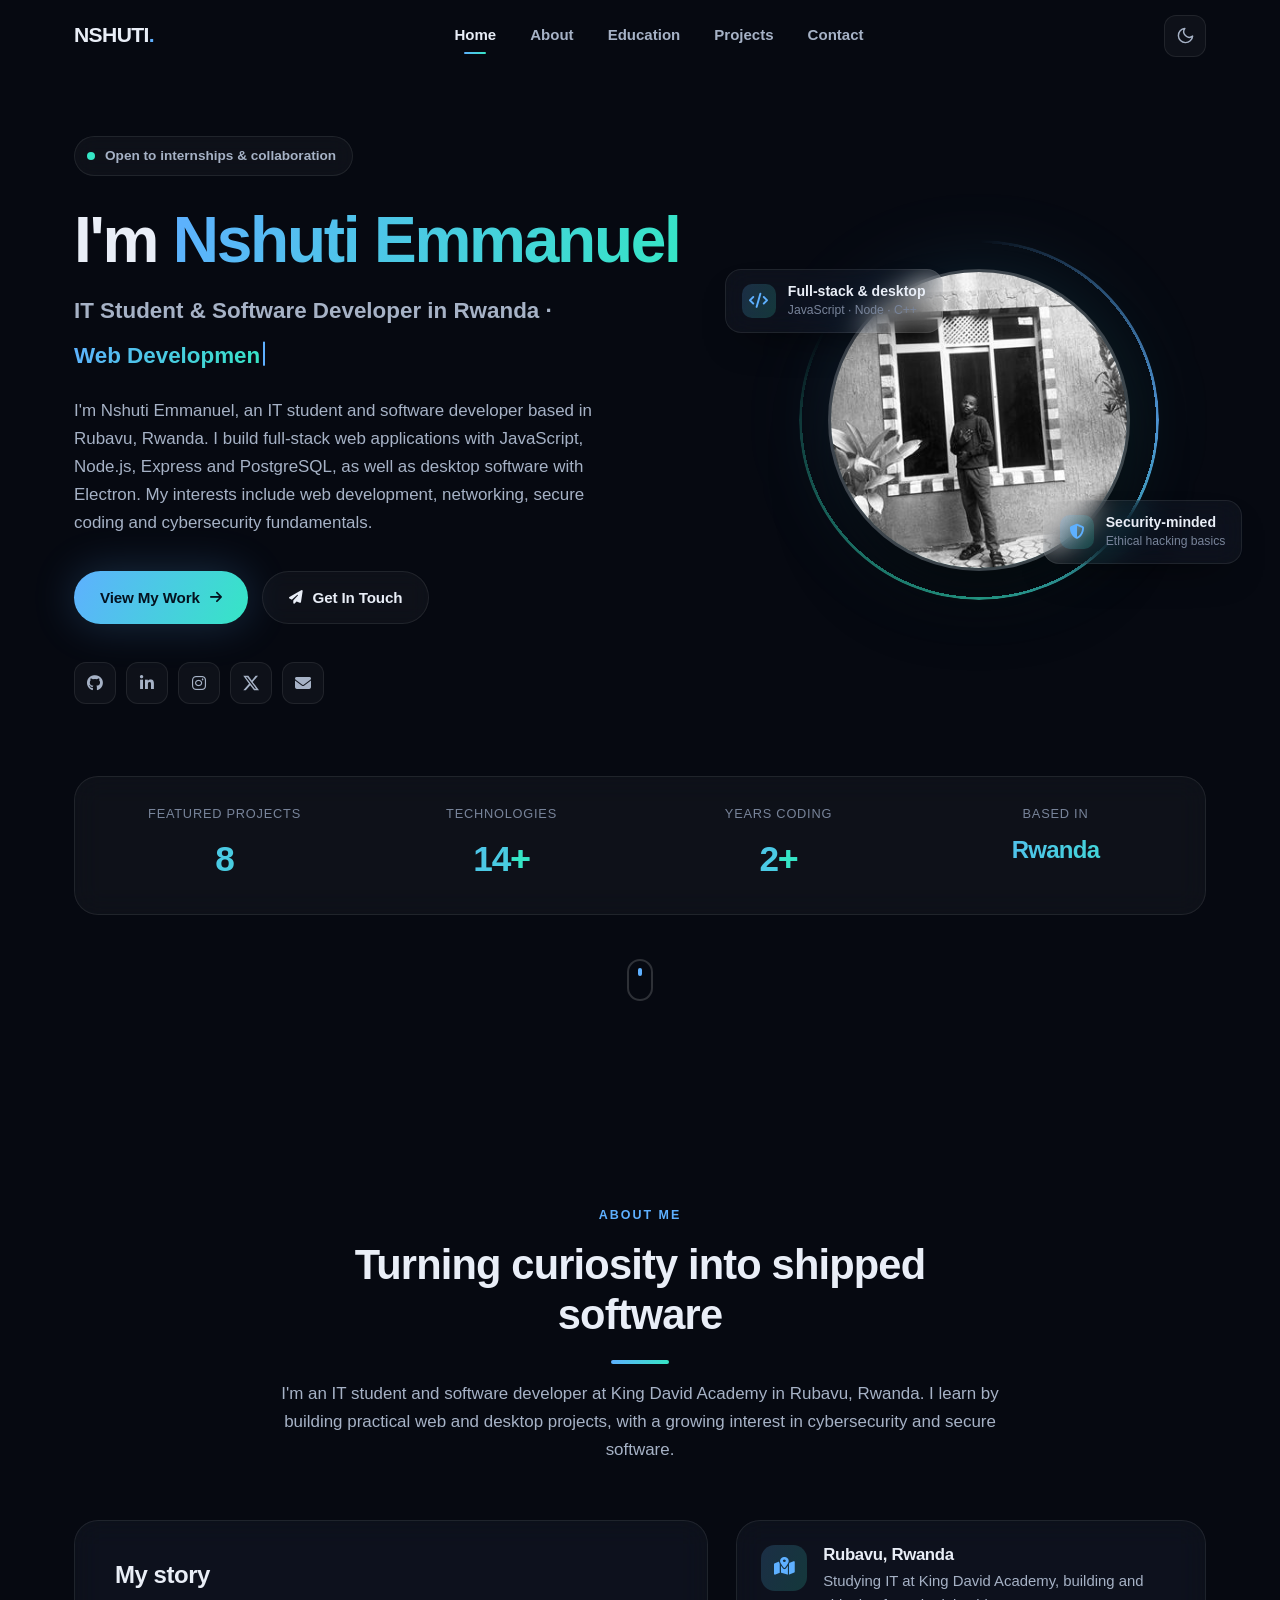
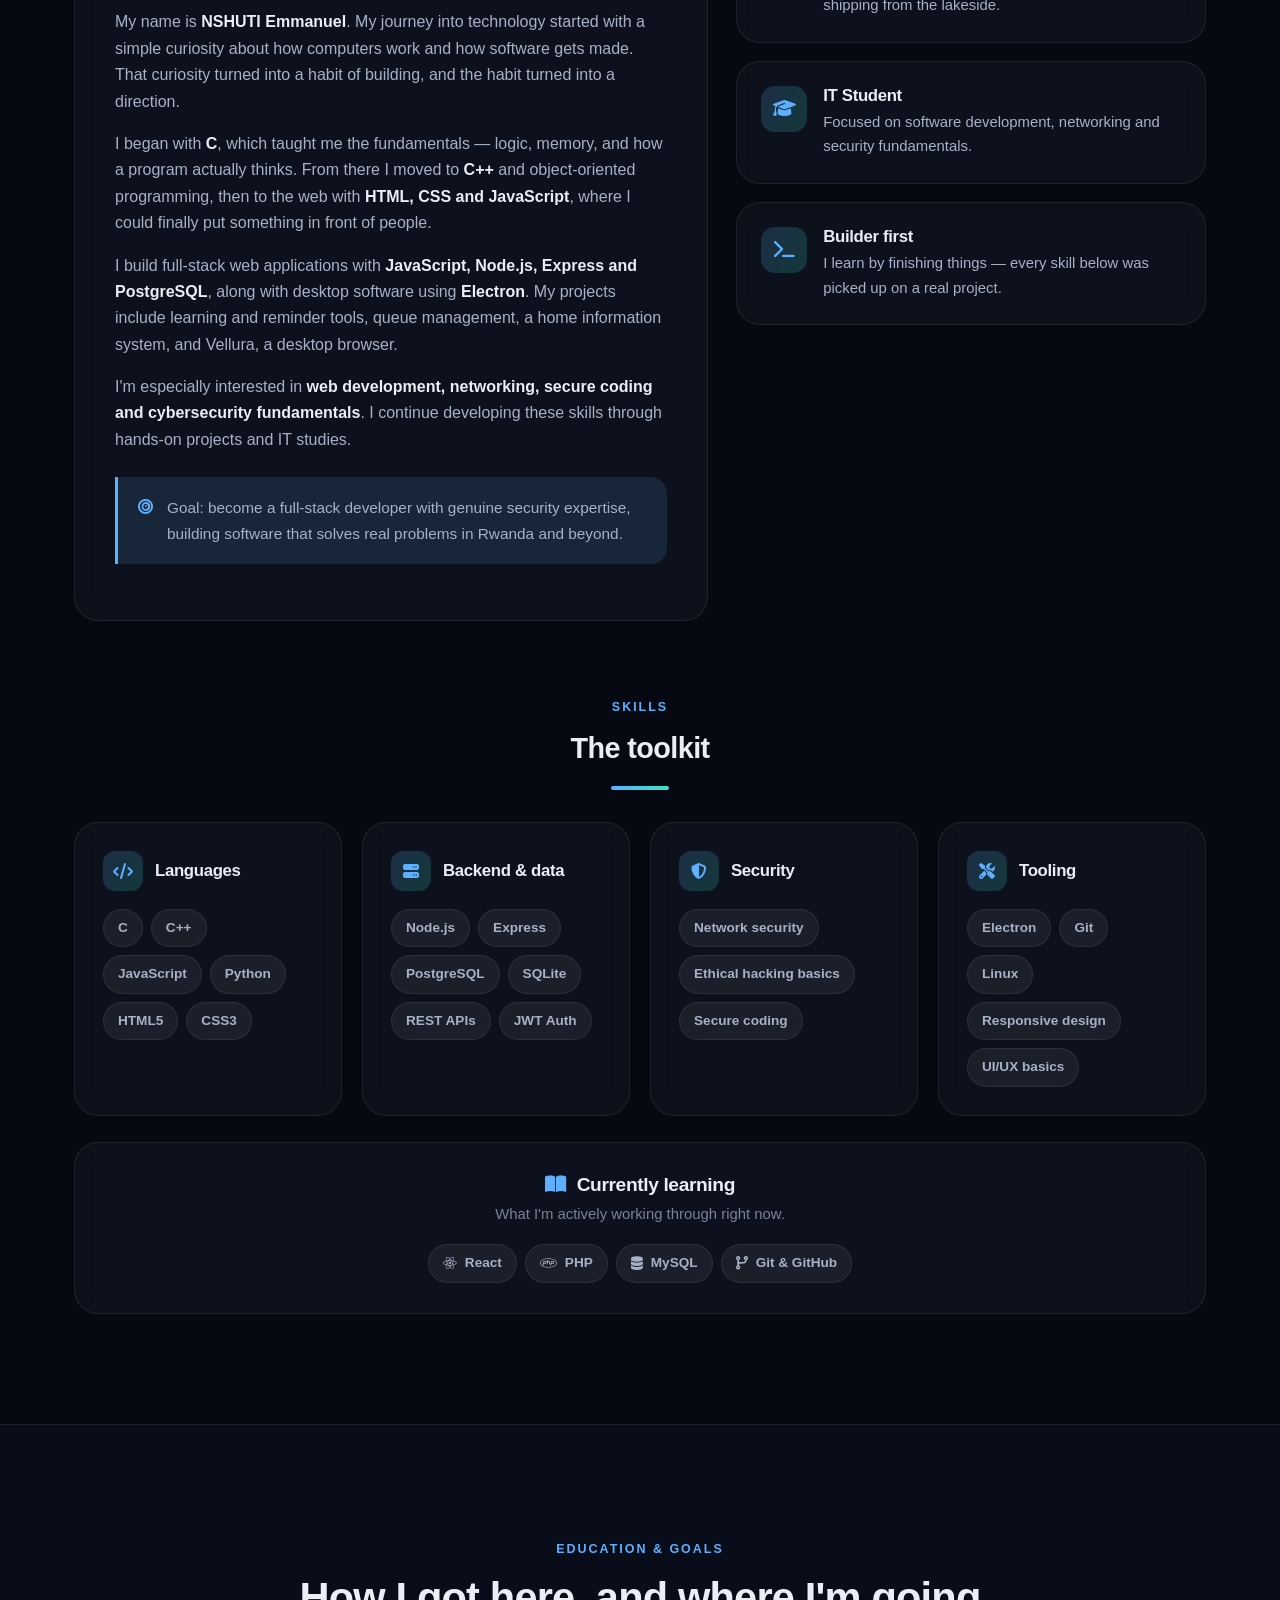
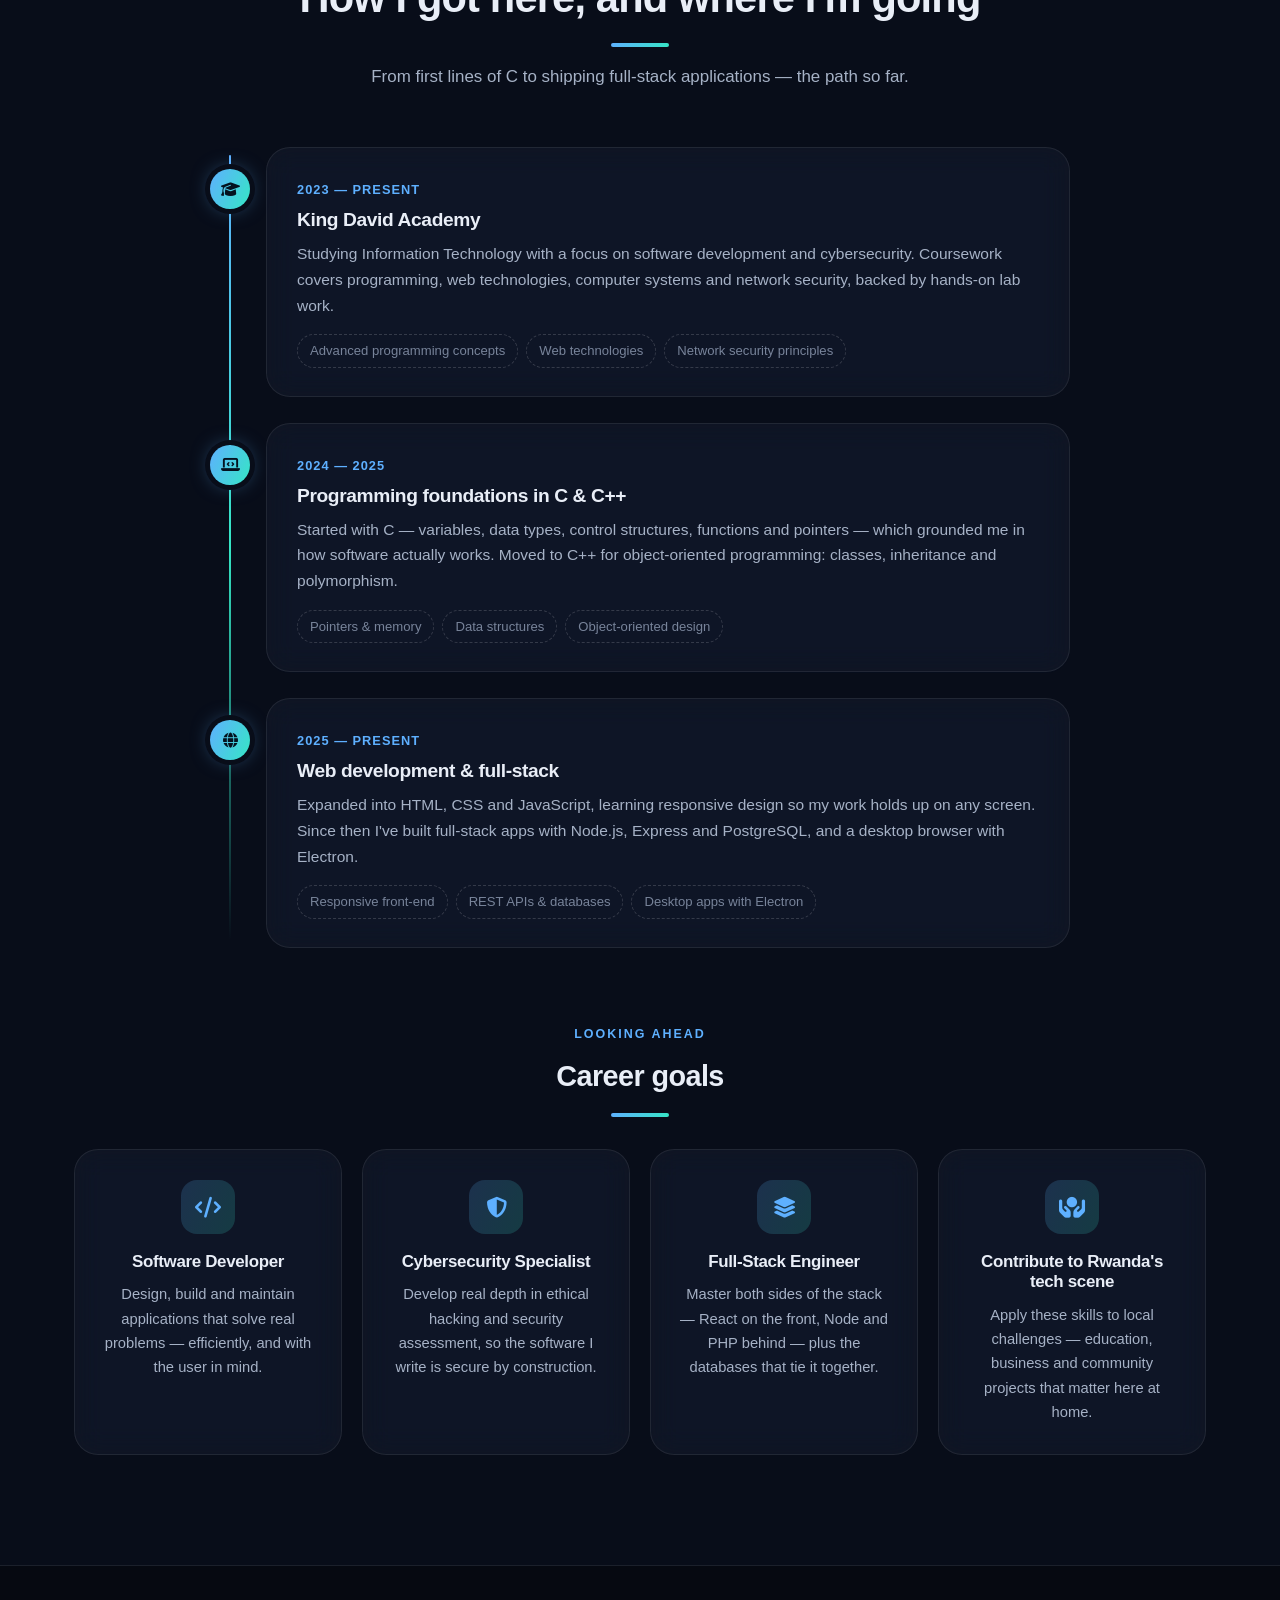
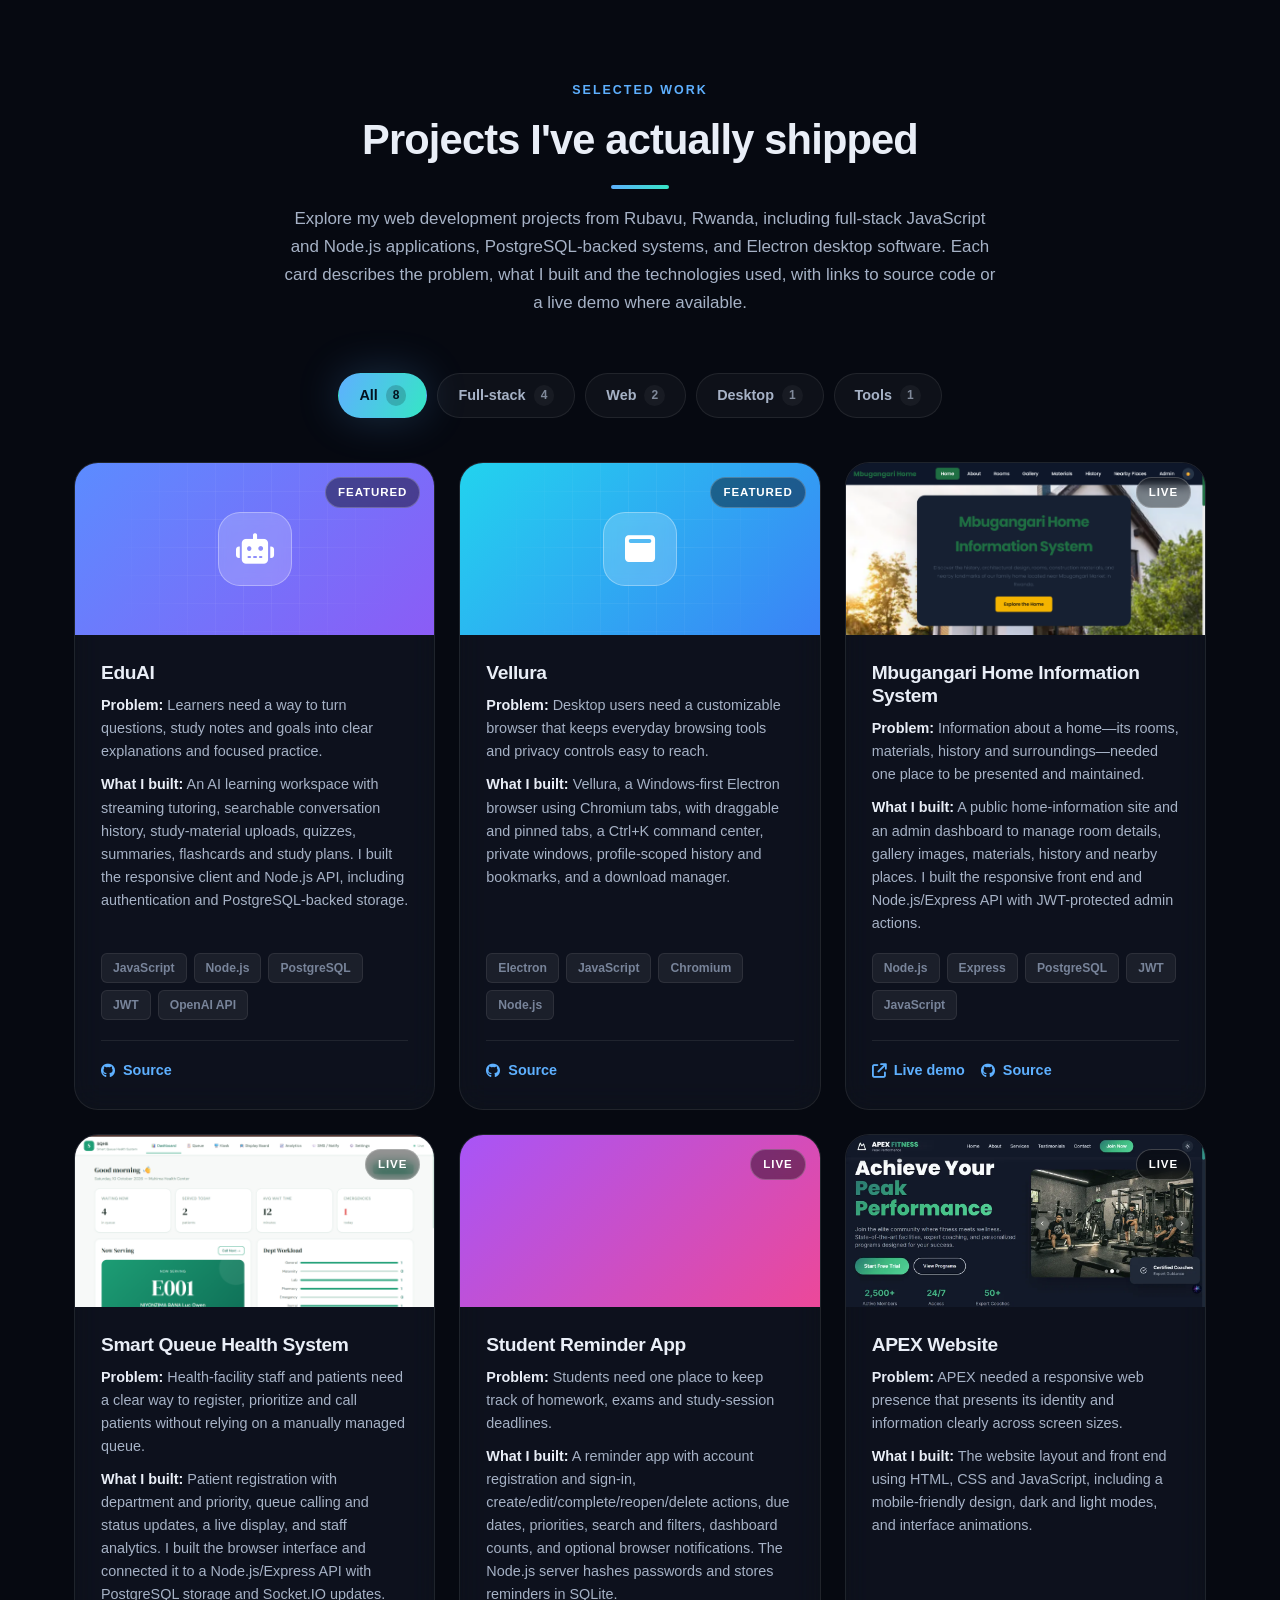
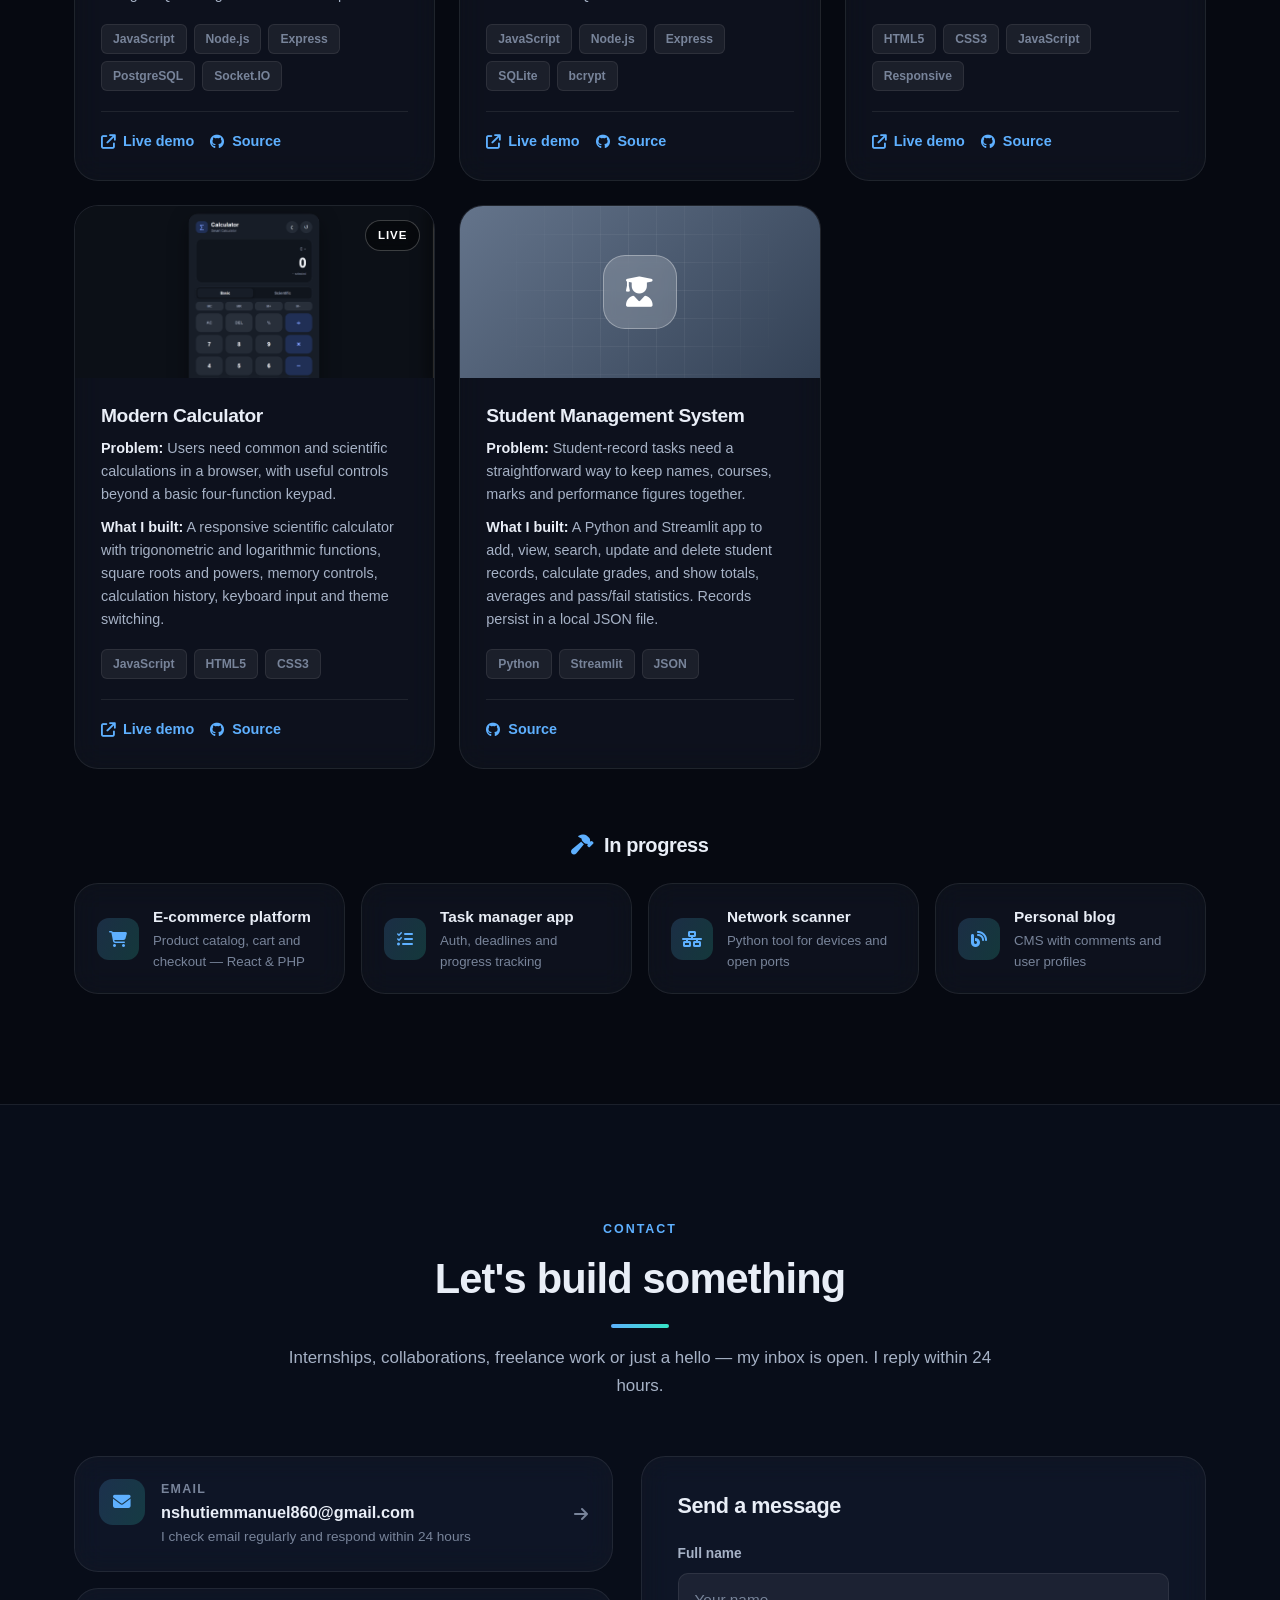
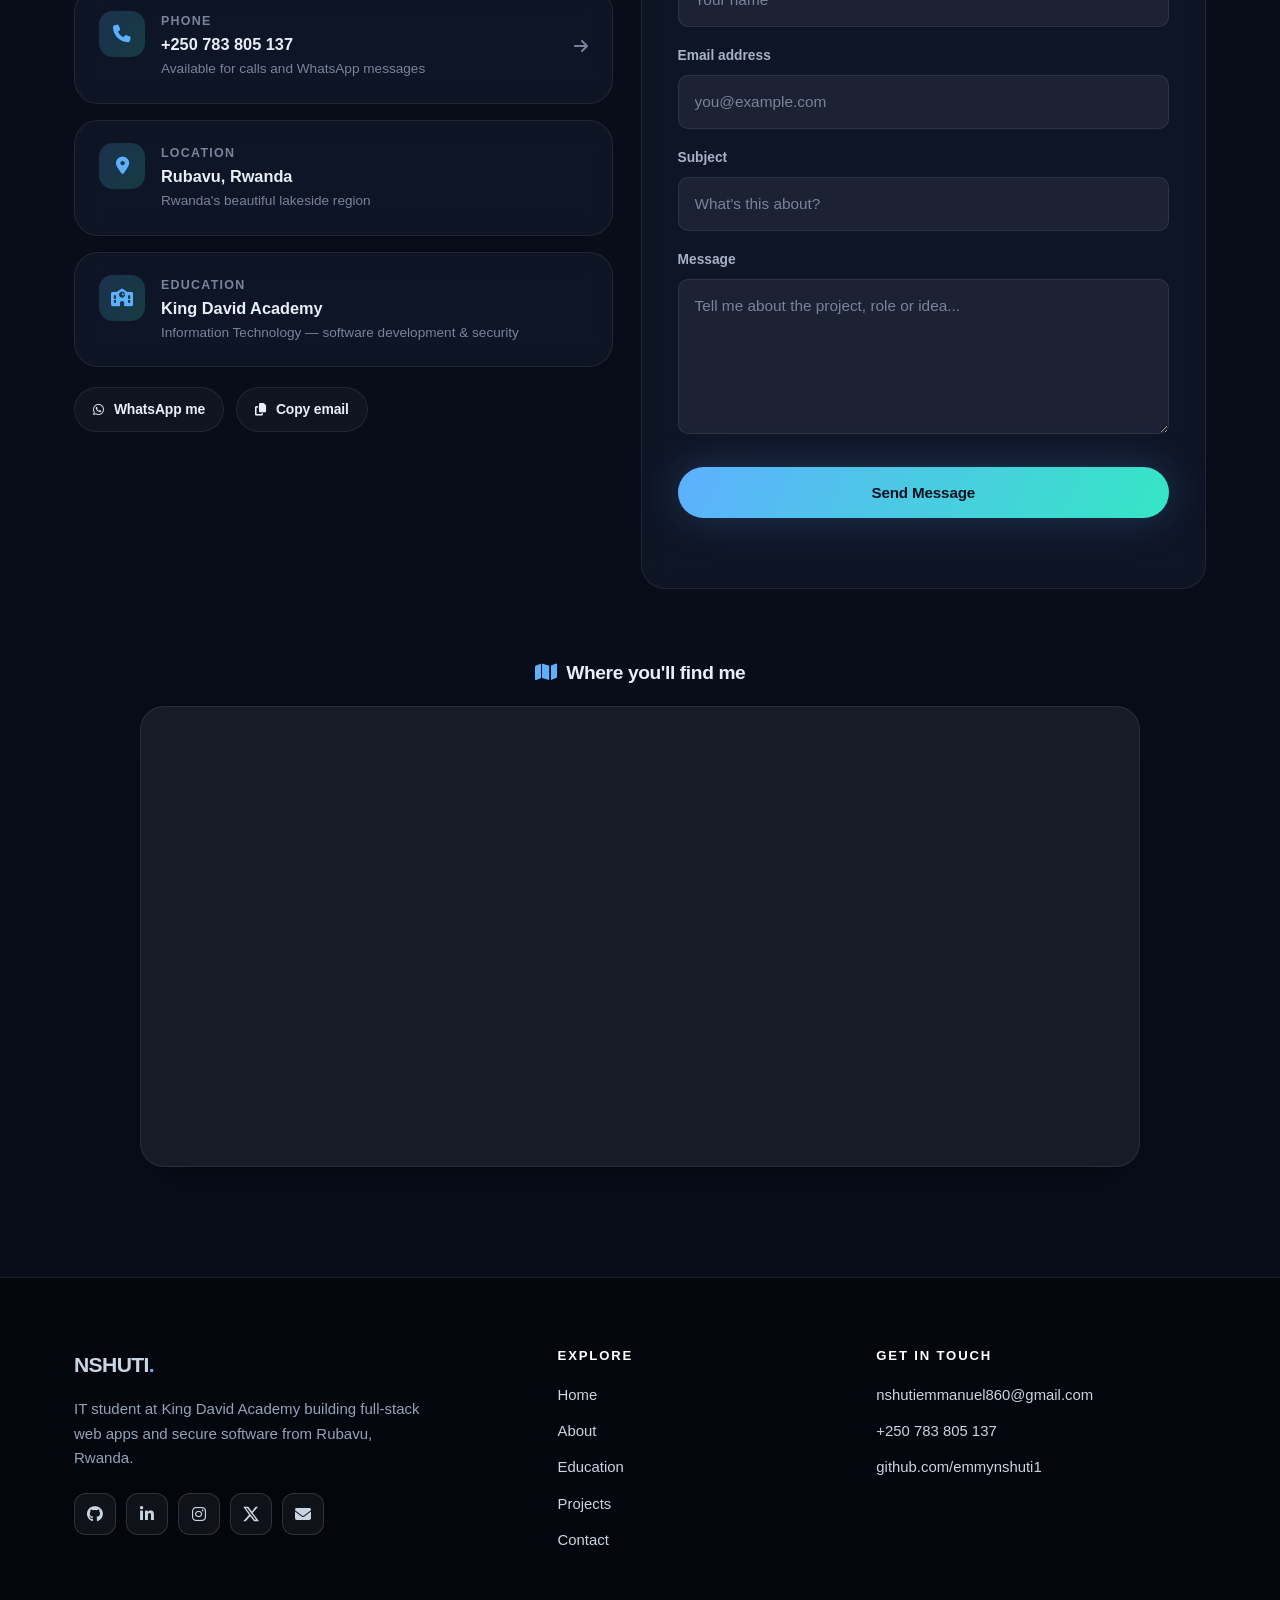
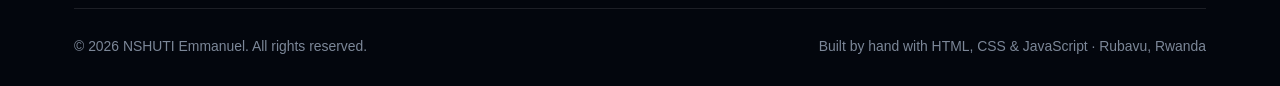
==== index.html @ 75719762 "added images to the project cards" ====
<!DOCTYPE html>
<html lang="en" data-theme="dark">
<head>
  <meta charset="UTF-8">
  <meta name="viewport" content="width=device-width, initial-scale=1">
  <title>NSHUTI | Nshuti Emmanuel, IT Student &amp; Software Developer</title>

  <link rel="canonical" href="https://emmynshuti1.github.io/My-real-portfolio/">
  <meta name="description" content="Portfolio of Nshuti Emmanuel, an IT student and software developer in Rubavu, Rwanda, building JavaScript, Node.js and PostgreSQL web apps and Electron desktop software.">
  <meta name="author" content="Nshuti Emmanuel">
  <meta name="robots" content="index, follow, max-image-preview:large">
  <meta name="theme-color" content="#060911">
  <meta name="color-scheme" content="dark light">

  <!-- Search engine verification -->
  <meta name="google-site-verification" content="kGfA3MHKVGuGYzsDIcoSCHYMGx5rGsUX6TN0emBrEao">
  <meta name="msvalidate.01" content="43EDB77F9317A9703FCEE25FB931A0EB">
  <meta name="google-site-verification" content="2d-GL-lKhqkURDTDI_qtqykeWM2W-agQC8M0BwKCw84">

  <!-- Open Graph -->
  <meta property="og:type" content="website">
  <meta property="og:site_name" content="NSHUTI">
  <meta property="og:locale" content="en_RW">
  <meta property="og:title" content="NSHUTI | Nshuti Emmanuel, IT Student &amp; Software Developer">
  <meta property="og:description" content="Portfolio of Nshuti Emmanuel, an IT student and software developer in Rubavu, Rwanda, building JavaScript, Node.js and PostgreSQL web apps and Electron desktop software.">
  <meta property="og:image" content="https://emmynshuti1.github.io/My-real-portfolio/nshuti-emmanuel-rubavu-rwanda-portrait-640.jpg">
  <meta property="og:image:type" content="image/jpeg">
  <meta property="og:image:width" content="640">
  <meta property="og:image:height" content="640">
  <meta property="og:image:alt" content="Portrait of Nshuti Emmanuel, IT student and software developer in Rubavu, Rwanda">
  <meta property="og:url" content="https://emmynshuti1.github.io/My-real-portfolio/">

  <!-- Twitter -->
  <meta name="twitter:card" content="summary_large_image">
  <meta name="twitter:title" content="NSHUTI | Nshuti Emmanuel, IT Student &amp; Software Developer">
  <meta name="twitter:description" content="Portfolio of Nshuti Emmanuel, an IT student and software developer in Rubavu, Rwanda, building JavaScript, Node.js and PostgreSQL web apps and Electron desktop software.">
  <meta name="twitter:image" content="https://emmynshuti1.github.io/My-real-portfolio/nshuti-emmanuel-rubavu-rwanda-portrait-640.jpg">
  <meta name="twitter:image:alt" content="Portrait of Nshuti Emmanuel, IT student and software developer in Rubavu, Rwanda">

  <link rel="me" href="https://github.com/emmynshuti1">
  <link rel="me" href="https://www.linkedin.com/in/nshutiemmanuel/">
  <link rel="me" href="https://www.instagram.com/nshuti.wagakira">
  <link rel="me" href="https://x.com/EmmanuelNs16932">

  <meta http-equiv="X-Content-Type-Options" content="nosniff">
  <meta http-equiv="Referrer-Policy" content="strict-origin-when-cross-origin">

  <!-- Favicon -->
  <link rel="icon" href="https://emmynshuti1.github.io/My-real-portfolio/favicon-192.png" type="image/png" sizes="192x192">
  <link rel="icon" href="https://emmynshuti1.github.io/My-real-portfolio/favicon.svg" type="image/svg+xml">
  <link rel="icon" href="https://emmynshuti1.github.io/My-real-portfolio/favicon-180.png" type="image/png" sizes="180x180">
  <link rel="apple-touch-icon" href="https://emmynshuti1.github.io/My-real-portfolio/favicon-180.png">

  <link rel="preconnect" href="https://cdnjs.cloudflare.com" crossorigin>
  <link rel="preload" href="https://cdnjs.cloudflare.com/ajax/libs/font-awesome/6.4.0/css/all.min.css" as="style" onload="this.onload=null;this.rel='stylesheet'">
  <noscript><link rel="stylesheet" href="https://cdnjs.cloudflare.com/ajax/libs/font-awesome/6.4.0/css/all.min.css"></noscript>
  <link rel="stylesheet" href="style.css">

  <!-- Marks the document as script-enabled before first paint, so
       scroll-reveal styles never hide content when JS is unavailable. -->
  <script>document.documentElement.classList.add('js');</script>

  <script type="application/ld+json">
  {
    "@context": "https://schema.org",
    "@graph": [
      {
        "@type": "Person",
        "@id": "https://emmynshuti1.github.io/My-real-portfolio/#person",
        "name": "Nshuti Emmanuel",
        "givenName": "Emmanuel",
        "familyName": "Nshuti",
        "url": "https://emmynshuti1.github.io/My-real-portfolio/",
        "image": "https://emmynshuti1.github.io/My-real-portfolio/nshuti-emmanuel-rubavu-rwanda-portrait-640.jpg",
        "jobTitle": "IT Student and Software Developer",
        "description": "Nshuti Emmanuel is an IT student and software developer based in Rubavu, Rwanda. He builds JavaScript, Node.js and PostgreSQL web applications and Electron desktop software, and is interested in networking and cybersecurity fundamentals.",
        "email": "mailto:nshutiemmanuel860@gmail.com",
        "telephone": "+250783805137",
        "address": {
          "@type": "PostalAddress",
          "addressLocality": "Rubavu",
          "addressRegion": "Western Province",
          "addressCountry": "RW"
        },
        "affiliation": { "@type": "EducationalOrganization", "name": "King David Academy" },
        "knowsAbout": [
          "C", "C++", "JavaScript", "Python", "HTML5", "CSS3", "Node.js",
          "Express", "PostgreSQL", "SQLite", "REST APIs", "JWT authentication",
          "Electron", "Git", "Linux", "Web development", "Software development",
          "Network security", "Cybersecurity", "Ethical hacking basics", "Secure coding"
        ],
        "sameAs": [
          "https://github.com/emmynshuti1",
          "https://www.linkedin.com/in/nshutiemmanuel/",
          "https://www.instagram.com/nshuti.wagakira",
          "https://x.com/EmmanuelNs16932"
        ]
      },
      {
        "@type": "WebSite",
        "@id": "https://emmynshuti1.github.io/My-real-portfolio/#website",
        "url": "https://emmynshuti1.github.io/My-real-portfolio/",
        "name": "NSHUTI",
        "alternateName": "Nshuti Emmanuel",
        "inLanguage": "en",
        "publisher": { "@id": "https://emmynshuti1.github.io/My-real-portfolio/#person" }
      },
      {
        "@type": "ProfilePage",
        "@id": "https://emmynshuti1.github.io/My-real-portfolio/#profilepage",
        "url": "https://emmynshuti1.github.io/My-real-portfolio/",
        "name": "NSHUTI | Nshuti Emmanuel, IT Student & Software Developer",
        "inLanguage": "en",
        "isPartOf": { "@id": "https://emmynshuti1.github.io/My-real-portfolio/#website" },
        "mainEntity": { "@id": "https://emmynshuti1.github.io/My-real-portfolio/#person" }
      }
    ]
  }
  </script>
</head>

<body>
  <a class="skip-link" href="#main">Skip to content</a>

  <!-- Scroll progress -->
  <div class="scroll-progress" aria-hidden="true"><span id="progressBar"></span></div>

  <!-- Ambient background -->
  <div class="bg-decor" aria-hidden="true">
    <div class="bg-grid"></div>
    <div class="bg-orb bg-orb--one"></div>
    <div class="bg-orb bg-orb--two"></div>
    <div class="bg-orb bg-orb--three"></div>
  </div>

  <!-- ============ HEADER ============ -->
  <header class="site-header" id="siteHeader">
    <nav class="nav container" aria-label="Main">
      <a href="#home" class="brand">NSHUTI<span class="brand-dot">.</span></a>

      <ul class="nav-menu" id="navMenu">
        <li><a href="#home" class="nav-link">Home</a></li>
        <li><a href="#about" class="nav-link">About</a></li>
        <li><a href="#education" class="nav-link">Education</a></li>
        <li><a href="#projects" class="nav-link">Projects</a></li>
        <li><a href="#contact" class="nav-link">Contact</a></li>
      </ul>

      <div class="nav-actions">
        <button class="icon-btn theme-toggle" id="themeToggle" type="button" aria-label="Switch to light theme">
          <svg class="icon-moon" viewBox="0 0 24 24" aria-hidden="true" focusable="false">
            <path d="M21 12.79A9 9 0 1 1 11.21 3 7 7 0 0 0 21 12.79z" fill="none" stroke="currentColor" stroke-width="1.8" stroke-linecap="round" stroke-linejoin="round"/>
          </svg>
          <svg class="icon-sun" viewBox="0 0 24 24" aria-hidden="true" focusable="false">
            <circle cx="12" cy="12" r="4.2" fill="none" stroke="currentColor" stroke-width="1.8"/>
            <path d="M12 2.5v2M12 19.5v2M2.5 12h2M19.5 12h2M5.1 5.1l1.4 1.4M17.5 17.5l1.4 1.4M18.9 5.1l-1.4 1.4M6.5 17.5l-1.4 1.4" fill="none" stroke="currentColor" stroke-width="1.8" stroke-linecap="round"/>
          </svg>
        </button>

        <button class="icon-btn nav-toggle" id="navToggle" type="button" aria-expanded="false" aria-controls="navMenu" aria-label="Open menu">
          <span class="hamburger" aria-hidden="true"><span></span><span></span><span></span></span>
        </button>
      </div>
    </nav>
  </header>

  <main id="main">

    <!-- ============ HERO ============ -->
    <section id="home" class="hero">
      <div class="container hero-inner">
        <div class="hero-text" data-reveal>
          <p class="hero-badge">
            <span class="pulse-dot" aria-hidden="true"></span>
            Open to internships &amp; collaboration
          </p>

          <h1 class="hero-title">
            I'm <span class="gradient-text">Nshuti Emmanuel</span>
          </h1>

          <p class="hero-role">
            <span class="role-static">IT Student &amp; Software Developer in Rwanda ·</span>
            <span class="typing-wrap"><span id="typingText" class="typing-text" aria-live="polite" aria-atomic="true"></span><span class="caret" aria-hidden="true"></span></span>
          </p>

          <p class="hero-lede">
            I'm Nshuti Emmanuel, an IT student and software developer based in Rubavu, Rwanda. I build
            full-stack web applications with JavaScript, Node.js, Express and PostgreSQL, as well as
            desktop software with Electron. My interests include web development, networking, secure
            coding and cybersecurity fundamentals.
          </p>

          <div class="hero-cta">
            <a href="#projects" class="btn btn-primary">
              View My Work <i class="fas fa-arrow-right" aria-hidden="true"></i>
            </a>
            <a href="#contact" class="btn btn-ghost">
              <i class="fas fa-paper-plane" aria-hidden="true"></i> Get In Touch
            </a>
          </div>

          <ul class="hero-social" aria-label="Social profiles">
            <li><a href="https://github.com/emmynshuti1" target="_blank" rel="noopener noreferrer" aria-label="GitHub profile"><i class="fab fa-github" aria-hidden="true"></i></a></li>
            <li><a href="https://www.linkedin.com/in/nshutiemmanuel/" target="_blank" rel="noopener noreferrer" aria-label="LinkedIn profile"><i class="fab fa-linkedin-in" aria-hidden="true"></i></a></li>
            <li><a href="https://www.instagram.com/nshuti.wagakira" target="_blank" rel="noopener noreferrer" aria-label="Instagram profile"><i class="fab fa-instagram" aria-hidden="true"></i></a></li>
            <li><a href="https://x.com/EmmanuelNs16932" target="_blank" rel="noopener noreferrer" aria-label="X profile"><svg viewBox="0 0 24 24" aria-hidden="true" focusable="false"><path d="M18.901 1.153h3.68l-8.04 9.186 9.46 12.49h-7.406l-5.8-7.584-6.63 7.584h-3.68l8.6-9.83L.4 1.153h7.594l5.243 6.93 5.66-6.93Zm-1.29 19.47h2.039L6.486 3.243H4.298l13.313 17.38Z"/></svg></a></li>
            <li><a href="mailto:nshutiemmanuel860@gmail.com" aria-label="Send me an email"><i class="fas fa-envelope" aria-hidden="true"></i></a></li>
          </ul>
        </div>

        <div class="hero-media" data-reveal data-reveal-delay="120">
          <div class="avatar-frame">
            <span class="avatar-ring" aria-hidden="true"></span>
            <span class="avatar-ring avatar-ring--2" aria-hidden="true"></span>
            <div class="avatar-glow" aria-hidden="true"></div>
            <img
              class="avatar"
              src="nshuti-emmanuel-rubavu-rwanda-portrait-320.jpg"
              srcset="nshuti-emmanuel-rubavu-rwanda-portrait-320.jpg 320w, nshuti-emmanuel-rubavu-rwanda-portrait-640.jpg 640w"
              sizes="(min-width: 462px) 302px, 65.52vw"
              alt="Portrait of Nshuti Emmanuel, IT student and software developer in Rubavu, Rwanda"
              width="640" height="640" fetchpriority="high" decoding="async">
          </div>
          <div class="avatar-card card-glass">
            <i class="fas fa-code" aria-hidden="true"></i>
            <div>
              <strong>Full-stack &amp; desktop</strong>
              <span>JavaScript · Node · C++</span>
            </div>
          </div>
          <div class="avatar-card avatar-card--bottom card-glass">
            <i class="fas fa-shield-halved" aria-hidden="true"></i>
            <div>
              <strong>Security-minded</strong>
              <span>Ethical hacking basics</span>
            </div>
          </div>
        </div>
      </div>

      <!-- Stats -->
      <div class="container">
        <dl class="stats" data-reveal data-reveal-delay="200">
          <div class="stat">
            <dt>Featured projects</dt>
            <dd><span class="count" data-count="8">0</span></dd>
          </div>
          <div class="stat">
            <dt>Technologies</dt>
            <dd><span class="count" data-count="14">0</span><span class="stat-plus">+</span></dd>
          </div>
          <div class="stat">
            <dt>Years coding</dt>
            <dd><span class="count" data-count="2">0</span><span class="stat-plus">+</span></dd>
          </div>
          <div class="stat">
            <dt>Based in</dt>
            <dd class="stat-word">Rwanda</dd>
          </div>
        </dl>
      </div>

      <a href="#about" class="scroll-cue" aria-label="Scroll to About">
        <span class="mouse" aria-hidden="true"><span></span></span>
      </a>
    </section>

    <!-- ============ ABOUT ============ -->
    <section id="about" class="section">
      <div class="container">
        <header class="section-head" data-reveal>
          <p class="eyebrow">About me</p>
          <h2 class="section-title">Turning curiosity into shipped software</h2>
          <p class="section-sub">
            I'm an IT student and software developer at King David Academy in Rubavu, Rwanda.
            I learn by building practical web and desktop projects, with a growing interest in
            cybersecurity and secure software.
          </p>
        </header>

        <div class="about-grid">
          <div class="about-story card-glass" data-reveal>
            <h3>My story</h3>
            <p>
              My name is <strong>NSHUTI Emmanuel</strong>. My journey into technology started
              with a simple curiosity about how computers work and how software gets made.
              That curiosity turned into a habit of building, and the habit turned into a
              direction.
            </p>
            <p>
              I began with <strong>C</strong>, which taught me the fundamentals — logic, memory,
              and how a program actually thinks. From there I moved to <strong>C++</strong> and
              object-oriented programming, then to the web with <strong>HTML, CSS and
              JavaScript</strong>, where I could finally put something in front of people.
            </p>
            <p>
              I build full-stack web applications with <strong>JavaScript, Node.js, Express and
              PostgreSQL</strong>, along with desktop software using <strong>Electron</strong>.
              My projects include learning and reminder tools, queue management, a home information
              system, and Vellura, a desktop browser.
            </p>
            <p>
              I'm especially interested in <strong>web development, networking, secure coding and
              cybersecurity fundamentals</strong>. I continue developing these skills through
              hands-on projects and IT studies.
            </p>
            <p class="about-goal">
              <i class="fas fa-bullseye" aria-hidden="true"></i>
              Goal: become a full-stack developer with genuine security expertise, building
              software that solves real problems in Rwanda and beyond.
            </p>
          </div>

          <div class="about-side">
            <div class="card-glass highlight-card" data-reveal data-reveal-delay="80">
              <div class="highlight-icon"><i class="fas fa-map-location-dot" aria-hidden="true"></i></div>
              <div>
                <h3>Rubavu, Rwanda</h3>
                <p>Studying IT at King David Academy, building and shipping from the lakeside.</p>
              </div>
            </div>
            <div class="card-glass highlight-card" data-reveal data-reveal-delay="140">
              <div class="highlight-icon"><i class="fas fa-graduation-cap" aria-hidden="true"></i></div>
              <div>
                <h3>IT Student</h3>
                <p>Focused on software development, networking and security fundamentals.</p>
              </div>
            </div>
            <div class="card-glass highlight-card" data-reveal data-reveal-delay="200">
              <div class="highlight-icon"><i class="fas fa-terminal" aria-hidden="true"></i></div>
              <div>
                <h3>Builder first</h3>
                <p>I learn by finishing things — every skill below was picked up on a real project.</p>
              </div>
            </div>
          </div>
        </div>

        <!-- Skills -->
        <div class="skills-block">
          <header class="section-head section-head--tight" data-reveal>
            <p class="eyebrow">Skills</p>
            <h3 class="section-title section-title--sm">The toolkit</h3>
          </header>

          <div class="skills-grid">
            <article class="skill-group card-glass" data-reveal>
              <div class="skill-group-head">
                <span class="skill-group-icon"><i class="fas fa-code" aria-hidden="true"></i></span>
                <h4>Languages</h4>
              </div>
              <ul class="chips">
                <li>C</li><li>C++</li><li>JavaScript</li><li>Python</li><li>HTML5</li><li>CSS3</li>
              </ul>
            </article>

            <article class="skill-group card-glass" data-reveal data-reveal-delay="60">
              <div class="skill-group-head">
                <span class="skill-group-icon"><i class="fas fa-server" aria-hidden="true"></i></span>
                <h4>Backend &amp; data</h4>
              </div>
              <ul class="chips">
                <li>Node.js</li><li>Express</li><li>PostgreSQL</li><li>SQLite</li><li>REST APIs</li><li>JWT Auth</li>
              </ul>
            </article>

            <article class="skill-group card-glass" data-reveal data-reveal-delay="120">
              <div class="skill-group-head">
                <span class="skill-group-icon"><i class="fas fa-shield-halved" aria-hidden="true"></i></span>
                <h4>Security</h4>
              </div>
              <ul class="chips">
                <li>Network security</li><li>Ethical hacking basics</li><li>Secure coding</li>
              </ul>
            </article>

            <article class="skill-group card-glass" data-reveal data-reveal-delay="180">
              <div class="skill-group-head">
                <span class="skill-group-icon"><i class="fas fa-screwdriver-wrench" aria-hidden="true"></i></span>
                <h4>Tooling</h4>
              </div>
              <ul class="chips">
                <li>Electron</li><li>Git</li><li>Linux</li><li>Responsive design</li><li>UI/UX basics</li>
              </ul>
            </article>
          </div>

          <div class="learning card-glass" data-reveal>
            <h3><i class="fas fa-book-open" aria-hidden="true"></i> Currently learning</h3>
            <p>What I'm actively working through right now.</p>
            <ul class="chips chips--soft">
              <li><i class="fab fa-react" aria-hidden="true"></i> React</li>
              <li><i class="fab fa-php" aria-hidden="true"></i> PHP</li>
              <li><i class="fas fa-database" aria-hidden="true"></i> MySQL</li>
              <li><i class="fas fa-code-branch" aria-hidden="true"></i> Git &amp; GitHub</li>
            </ul>
          </div>
        </div>
      </div>
    </section>

    <!-- ============ EDUCATION ============ -->
    <section id="education" class="section section-alt">
      <div class="container">
        <header class="section-head" data-reveal>
          <p class="eyebrow">Education &amp; goals</p>
          <h2 class="section-title">How I got here, and where I'm going</h2>
          <p class="section-sub">
            From first lines of C to shipping full-stack applications — the path so far.
          </p>
        </header>

        <ol class="timeline">
          <li class="timeline-item" data-reveal>
            <span class="timeline-node" aria-hidden="true"><i class="fas fa-graduation-cap"></i></span>
            <div class="timeline-body card-glass">
              <span class="timeline-date">2023 — Present</span>
              <h3>King David Academy</h3>
              <p>
                Studying Information Technology with a focus on software development and
                cybersecurity. Coursework covers programming, web technologies, computer
                systems and network security, backed by hands-on lab work.
              </p>
              <ul class="timeline-points">
                <li>Advanced programming concepts</li>
                <li>Web technologies</li>
                <li>Network security principles</li>
              </ul>
            </div>
          </li>

          <li class="timeline-item" data-reveal data-reveal-delay="80">
            <span class="timeline-node" aria-hidden="true"><i class="fas fa-laptop-code"></i></span>
            <div class="timeline-body card-glass">
              <span class="timeline-date">2024 — 2025</span>
              <h3>Programming foundations in C &amp; C++</h3>
              <p>
                Started with C — variables, data types, control structures, functions and
                pointers — which grounded me in how software actually works. Moved to C++ for
                object-oriented programming: classes, inheritance and polymorphism.
              </p>
              <ul class="timeline-points">
                <li>Pointers &amp; memory</li>
                <li>Data structures</li>
                <li>Object-oriented design</li>
              </ul>
            </div>
          </li>

          <li class="timeline-item" data-reveal data-reveal-delay="160">
            <span class="timeline-node" aria-hidden="true"><i class="fas fa-globe"></i></span>
            <div class="timeline-body card-glass">
              <span class="timeline-date">2025 — Present</span>
              <h3>Web development &amp; full-stack</h3>
              <p>
                Expanded into HTML, CSS and JavaScript, learning responsive design so my work
                holds up on any screen. Since then I've built full-stack apps with Node.js,
                Express and PostgreSQL, and a desktop browser with Electron.
              </p>
              <ul class="timeline-points">
                <li>Responsive front-end</li>
                <li>REST APIs &amp; databases</li>
                <li>Desktop apps with Electron</li>
              </ul>
            </div>
          </li>
        </ol>

        <div class="goals">
          <header class="section-head section-head--tight" data-reveal>
            <p class="eyebrow">Looking ahead</p>
            <h3 class="section-title section-title--sm">Career goals</h3>
          </header>

          <div class="goals-grid">
            <article class="goal card-glass" data-reveal>
              <span class="goal-icon"><i class="fas fa-code"></i></span>
              <h4>Software Developer</h4>
              <p>Design, build and maintain applications that solve real problems — efficiently, and with the user in mind.</p>
            </article>
            <article class="goal card-glass" data-reveal data-reveal-delay="60">
              <span class="goal-icon"><i class="fas fa-shield-halved"></i></span>
              <h4>Cybersecurity Specialist</h4>
              <p>Develop real depth in ethical hacking and security assessment, so the software I write is secure by construction.</p>
            </article>
            <article class="goal card-glass" data-reveal data-reveal-delay="120">
              <span class="goal-icon"><i class="fas fa-layer-group"></i></span>
              <h4>Full-Stack Engineer</h4>
              <p>Master both sides of the stack — React on the front, Node and PHP behind — plus the databases that tie it together.</p>
            </article>
            <article class="goal card-glass" data-reveal data-reveal-delay="180">
              <span class="goal-icon"><i class="fas fa-hands-holding-circle"></i></span>
              <h4>Contribute to Rwanda's tech scene</h4>
              <p>Apply these skills to local challenges — education, business and community projects that matter here at home.</p>
            </article>
          </div>
        </div>
      </div>
    </section>

    <!-- ============ PROJECTS ============ -->
    <section id="projects" class="section">
      <div class="container">
        <header class="section-head" data-reveal>
          <p class="eyebrow">Selected work</p>
          <h2 class="section-title">Projects I've actually shipped</h2>
          <p class="section-sub">
            Explore my web development projects from Rubavu, Rwanda, including full-stack
            JavaScript and Node.js applications, PostgreSQL-backed systems, and Electron desktop
            software. Each card describes the problem, what I built and the technologies used,
            with links to source code or a live demo where available.
          </p>
        </header>

        <div class="filters" role="group" aria-label="Filter projects by category" data-reveal>
          <button type="button" class="filter is-active" data-filter="all">All <span class="filter-count">8</span></button>
          <button type="button" class="filter" data-filter="fullstack">Full-stack <span class="filter-count">4</span></button>
          <button type="button" class="filter" data-filter="web">Web <span class="filter-count">2</span></button>
          <button type="button" class="filter" data-filter="desktop">Desktop <span class="filter-count">1</span></button>
          <button type="button" class="filter" data-filter="tools">Tools <span class="filter-count">1</span></button>
        </div>

        <div class="projects-grid" id="projectsGrid">

          <!-- 1. EduAI -->
          <article class="project card-glass" data-category="fullstack" style="--cover-a:#5b8cff;--cover-b:#8b5cf6" data-reveal>
            <div class="project-cover">
              <span class="project-glyph"><i class="fas fa-robot"></i></span>
              <span class="project-badge">Featured</span>
            </div>
            <div class="project-body">
              <h3>EduAI</h3>
              <p class="project-detail"><strong>Problem:</strong> Learners need a way to turn questions, study notes and goals into clear explanations and focused practice.</p>
              <p class="project-detail"><strong>What I built:</strong> An AI learning workspace with streaming tutoring, searchable conversation history, study-material uploads, quizzes, summaries, flashcards and study plans. I built the responsive client and Node.js API, including authentication and PostgreSQL-backed storage.</p>
              <ul class="project-tags">
                <li>JavaScript</li><li>Node.js</li><li>PostgreSQL</li><li>JWT</li><li>OpenAI API</li>
              </ul>
              <div class="project-links">
                <a href="https://github.com/emmynshuti1/EduAI" target="_blank" rel="noopener noreferrer" class="link-arrow"><i class="fab fa-github" aria-hidden="true"></i> Source</a>
              </div>
            </div>
          </article>

          <!-- 2. Vellura -->
          <article class="project card-glass" data-category="desktop" style="--cover-a:#22d3ee;--cover-b:#3b82f6" data-reveal data-reveal-delay="60">
            <div class="project-cover">
              <span class="project-glyph"><i class="fas fa-window-maximize"></i></span>
              <span class="project-badge">Featured</span>
            </div>
            <div class="project-body">
              <h3>Vellura</h3>
              <p class="project-detail"><strong>Problem:</strong> Desktop users need a customizable browser that keeps everyday browsing tools and privacy controls easy to reach.</p>
              <p class="project-detail"><strong>What I built:</strong> Vellura, a Windows-first Electron browser using Chromium tabs, with draggable and pinned tabs, a Ctrl+K command center, private windows, profile-scoped history and bookmarks, and a download manager.</p>
              <ul class="project-tags">
                <li>Electron</li><li>JavaScript</li><li>Chromium</li><li>Node.js</li>
              </ul>
              <div class="project-links">
                <a href="https://github.com/emmynshuti1/Vellura" target="_blank" rel="noopener noreferrer" class="link-arrow"><i class="fab fa-github" aria-hidden="true"></i> Source</a>
              </div>
            </div>
          </article>

          <!-- 3. Mbugangari -->
          <article class="project card-glass" data-category="fullstack" style="--cover-a:#10b981;--cover-b:#0ea5e9" data-reveal data-reveal-delay="120">
            <div class="project-cover project-cover--photo">
              <img src="mbugangari-home-information-system.png" alt="Mbugangari Home Information System website showing home information and navigation" width="1553" height="768" loading="lazy" decoding="async">
              <span class="project-badge">Live</span>
            </div>
            <div class="project-body">
              <h3>Mbugangari Home Information System</h3>
              <p class="project-detail"><strong>Problem:</strong> Information about a home—its rooms, materials, history and surroundings—needed one place to be presented and maintained.</p>
              <p class="project-detail"><strong>What I built:</strong> A public home-information site and an admin dashboard to manage room details, gallery images, materials, history and nearby places. I built the responsive front end and Node.js/Express API with JWT-protected admin actions.</p>
              <ul class="project-tags">
                <li>Node.js</li><li>Express</li><li>PostgreSQL</li><li>JWT</li><li>JavaScript</li>
              </ul>
              <div class="project-links">
                <a href="https://mbugangari-home-information-system.vercel.app" target="_blank" rel="noopener noreferrer" class="link-arrow"><i class="fas fa-arrow-up-right-from-square" aria-hidden="true"></i> Live demo</a>
                <a href="https://github.com/emmynshuti1/mbugangari-home-information-system" target="_blank" rel="noopener noreferrer" class="link-arrow"><i class="fab fa-github" aria-hidden="true"></i> Source</a>
              </div>
            </div>
          </article>

          <!-- 4. Smart Queue -->
          <article class="project card-glass" data-category="fullstack" style="--cover-a:#f59e0b;--cover-b:#ef4444" data-reveal>
            <div class="project-cover project-cover--photo">
              <img src="smart-queue-health-system.png" alt="Smart Queue Health System staff dashboard showing patient queue and department workload" width="1540" height="768" loading="lazy" decoding="async">
              <span class="project-badge">Live</span>
            </div>
            <div class="project-body">
              <h3>Smart Queue Health System</h3>
              <p class="project-detail"><strong>Problem:</strong> Health-facility staff and patients need a clear way to register, prioritize and call patients without relying on a manually managed queue.</p>
              <p class="project-detail"><strong>What I built:</strong> Patient registration with department and priority, queue calling and status updates, a live display, and staff analytics. I built the browser interface and connected it to a Node.js/Express API with PostgreSQL storage and Socket.IO updates.</p>
              <ul class="project-tags">
                <li>JavaScript</li><li>Node.js</li><li>Express</li><li>PostgreSQL</li><li>Socket.IO</li>
              </ul>
              <div class="project-links">
                <a href="https://emmynshuti1.github.io/Smart-Queue-Management-System/" target="_blank" rel="noopener noreferrer" class="link-arrow"><i class="fas fa-arrow-up-right-from-square" aria-hidden="true"></i> Live demo</a>
                <a href="https://github.com/emmynshuti1/Smart-Queue-Management-System" target="_blank" rel="noopener noreferrer" class="link-arrow"><i class="fab fa-github" aria-hidden="true"></i> Source</a>
              </div>
            </div>
          </article>

          <!-- 5. Student Reminder -->
          <article class="project card-glass" data-category="fullstack" style="--cover-a:#a855f7;--cover-b:#ec4899" data-reveal data-reveal-delay="60">
            <div class="project-cover project-cover--photo">
              <img src="student-reminder-app.png" alt="Student Reminder App dashboard with study reminders and status filters" width="1561" height="768" loading="lazy" decoding="async">
              <span class="project-badge">Live</span>
            </div>
            <div class="project-body">
              <h3>Student Reminder App</h3>
              <p class="project-detail"><strong>Problem:</strong> Students need one place to keep track of homework, exams and study-session deadlines.</p>
              <p class="project-detail"><strong>What I built:</strong> A reminder app with account registration and sign-in, create/edit/complete/reopen/delete actions, due dates, priorities, search and filters, dashboard counts, and optional browser notifications. The Node.js server hashes passwords and stores reminders in SQLite.</p>
              <ul class="project-tags">
                <li>JavaScript</li><li>Node.js</li><li>Express</li><li>SQLite</li><li>bcrypt</li>
              </ul>
              <div class="project-links">
                <a href="https://emmynshuti1.github.io/student-reminder-app/" target="_blank" rel="noopener noreferrer" class="link-arrow"><i class="fas fa-arrow-up-right-from-square" aria-hidden="true"></i> Live demo</a>
                <a href="https://github.com/emmynshuti1/student-reminder-app" target="_blank" rel="noopener noreferrer" class="link-arrow"><i class="fab fa-github" aria-hidden="true"></i> Source</a>
              </div>
            </div>
          </article>

          <!-- 6. APEX -->
          <article class="project card-glass" data-category="web" style="--cover-a:#0ea5e9;--cover-b:#6366f1" data-reveal data-reveal-delay="120">
            <div class="project-cover project-cover--photo">
              <picture>
                <source srcset="apex-website.webp" type="image/webp">
                <img src="apex-website.png" alt="Screenshot of the APEX responsive fitness website built by Nshuti Emmanuel" loading="lazy" decoding="async">
              </picture>
              <span class="project-badge">Live</span>
            </div>
            <div class="project-body">
              <h3>APEX Website</h3>
              <p class="project-detail"><strong>Problem:</strong> APEX needed a responsive web presence that presents its identity and information clearly across screen sizes.</p>
              <p class="project-detail"><strong>What I built:</strong> The website layout and front end using HTML, CSS and JavaScript, including a mobile-friendly design, dark and light modes, and interface animations.</p>
              <ul class="project-tags">
                <li>HTML5</li><li>CSS3</li><li>JavaScript</li><li>Responsive</li>
              </ul>
              <div class="project-links">
                <a href="https://emmynshuti1.github.io/My-third-repositorie/" target="_blank" rel="noopener noreferrer" class="link-arrow"><i class="fas fa-arrow-up-right-from-square" aria-hidden="true"></i> Live demo</a>
                <a href="https://github.com/emmynshuti1/My-third-repositorie" target="_blank" rel="noopener noreferrer" class="link-arrow"><i class="fab fa-github" aria-hidden="true"></i> Source</a>
              </div>
            </div>
          </article>

          <!-- 7. Calculator -->
          <article class="project card-glass" data-category="web" style="--cover-a:#14b8a6;--cover-b:#22c55e" data-reveal>
            <div class="project-cover project-cover--photo">
              <img src="modern-calculator.png" alt="Modern Calculator interface with basic and scientific calculation controls" width="1545" height="768" loading="lazy" decoding="async">
              <span class="project-badge">Live</span>
            </div>
            <div class="project-body">
              <h3>Modern Calculator</h3>
              <p class="project-detail"><strong>Problem:</strong> Users need common and scientific calculations in a browser, with useful controls beyond a basic four-function keypad.</p>
              <p class="project-detail"><strong>What I built:</strong> A responsive scientific calculator with trigonometric and logarithmic functions, square roots and powers, memory controls, calculation history, keyboard input and theme switching.</p>
              <ul class="project-tags">
                <li>JavaScript</li><li>HTML5</li><li>CSS3</li>
              </ul>
              <div class="project-links">
                <a href="https://emmynshuti1.github.io/Calculator/" target="_blank" rel="noopener noreferrer" class="link-arrow"><i class="fas fa-arrow-up-right-from-square" aria-hidden="true"></i> Live demo</a>
                <a href="https://github.com/emmynshuti1/Calculator" target="_blank" rel="noopener noreferrer" class="link-arrow"><i class="fab fa-github" aria-hidden="true"></i> Source</a>
              </div>
            </div>
          </article>

          <!-- 8. Student Management System -->
          <article class="project card-glass" data-category="tools" style="--cover-a:#64748b;--cover-b:#334155" data-reveal data-reveal-delay="60">
            <div class="project-cover">
              <span class="project-glyph"><i class="fas fa-user-graduate"></i></span>
            </div>
            <div class="project-body">
              <h3>Student Management System</h3>
              <p class="project-detail"><strong>Problem:</strong> Student-record tasks need a straightforward way to keep names, courses, marks and performance figures together.</p>
              <p class="project-detail"><strong>What I built:</strong> A Python and Streamlit app to add, view, search, update and delete student records, calculate grades, and show totals, averages and pass/fail statistics. Records persist in a local JSON file.</p>
              <ul class="project-tags">
                <li>Python</li><li>Streamlit</li><li>JSON</li>
              </ul>
              <div class="project-links">
                <a href="https://github.com/emmynshuti1/student-management-system" target="_blank" rel="noopener noreferrer" class="link-arrow"><i class="fab fa-github" aria-hidden="true"></i> Source</a>
              </div>
            </div>
          </article>

        </div>

        <p class="projects-empty" id="projectsEmpty" hidden>No projects in this category yet.</p>

        <div class="inprogress" data-reveal>
          <h3><i class="fas fa-hammer" aria-hidden="true"></i> In progress</h3>
          <div class="inprogress-grid">
            <div class="inprogress-item card-glass"><i class="fas fa-cart-shopping" aria-hidden="true"></i><div><strong>E-commerce platform</strong><span>Product catalog, cart and checkout — React &amp; PHP</span></div></div>
            <div class="inprogress-item card-glass"><i class="fas fa-list-check" aria-hidden="true"></i><div><strong>Task manager app</strong><span>Auth, deadlines and progress tracking</span></div></div>
            <div class="inprogress-item card-glass"><i class="fas fa-network-wired" aria-hidden="true"></i><div><strong>Network scanner</strong><span>Python tool for devices and open ports</span></div></div>
            <div class="inprogress-item card-glass"><i class="fas fa-blog" aria-hidden="true"></i><div><strong>Personal blog</strong><span>CMS with comments and user profiles</span></div></div>
          </div>
        </div>
      </div>
    </section>

    <!-- ============ CONTACT ============ -->
    <section id="contact" class="section section-alt">
      <div class="container">
        <header class="section-head" data-reveal>
          <p class="eyebrow">Contact</p>
          <h2 class="section-title">Let's build something</h2>
          <p class="section-sub">
            Internships, collaborations, freelance work or just a hello — my inbox is open.
            I reply within 24 hours.
          </p>
        </header>

        <div class="contact-grid">
          <div class="contact-info">
            <a class="contact-item card-glass" href="mailto:nshutiemmanuel860@gmail.com" data-reveal>
              <span class="contact-icon"><i class="fas fa-envelope" aria-hidden="true"></i></span>
              <span class="contact-text">
                <strong>Email</strong>
                <span class="contact-value">nshutiemmanuel860@gmail.com</span>
                <small>I check email regularly and respond within 24 hours</small>
              </span>
              <i class="fas fa-arrow-right contact-arrow" aria-hidden="true"></i>
            </a>

            <a class="contact-item card-glass" href="tel:+250783805137" data-reveal data-reveal-delay="60">
              <span class="contact-icon"><i class="fas fa-phone" aria-hidden="true"></i></span>
              <span class="contact-text">
                <strong>Phone</strong>
                <span class="contact-value">+250 783 805 137</span>
                <small>Available for calls and WhatsApp messages</small>
              </span>
              <i class="fas fa-arrow-right contact-arrow" aria-hidden="true"></i>
            </a>

            <div class="contact-item card-glass" data-reveal data-reveal-delay="120">
              <span class="contact-icon"><i class="fas fa-location-dot" aria-hidden="true"></i></span>
              <span class="contact-text">
                <strong>Location</strong>
                <span class="contact-value">Rubavu, Rwanda</span>
                <small>Rwanda's beautiful lakeside region</small>
              </span>
            </div>

            <div class="contact-item card-glass" data-reveal data-reveal-delay="180">
              <span class="contact-icon"><i class="fas fa-school" aria-hidden="true"></i></span>
              <span class="contact-text">
                <strong>Education</strong>
                <span class="contact-value">King David Academy</span>
                <small>Information Technology — software development &amp; security</small>
              </span>
            </div>

            <div class="contact-quick" data-reveal data-reveal-delay="240">
              <a href="https://wa.me/250783805137" target="_blank" rel="noopener noreferrer" class="btn btn-ghost btn-sm"><i class="fab fa-whatsapp" aria-hidden="true"></i> WhatsApp me</a>
              <button type="button" class="btn btn-ghost btn-sm" id="copyEmail" data-email="nshutiemmanuel860@gmail.com">
                <i class="fas fa-copy" aria-hidden="true"></i> Copy email
              </button>
            </div>
          </div>

          <div class="contact-form card-glass" data-reveal data-reveal-delay="100">
            <h3>Send a message</h3>
            <form id="messageForm" action="https://formsubmit.co/nshutiemmanuel860@gmail.com" method="POST" novalidate>
              <!-- Formsubmit configuration -->
              <input type="hidden" name="_subject" value="New portfolio message — Nshuti Emmanuel">
              <input type="hidden" name="_template" value="table">
              <input type="hidden" name="_captcha" value="false">
              <input type="text" name="_honey" class="hp-field" tabindex="-1" autocomplete="off" aria-hidden="true">

              <div class="field">
                <label for="name">Full name</label>
                <input type="text" id="name" name="name" class="input" placeholder="Your name" autocomplete="name" required>
                <span class="field-error" data-error-for="name"></span>
              </div>

              <div class="field">
                <label for="email">Email address</label>
                <input type="email" id="email" name="email" class="input" placeholder="you@example.com" autocomplete="email" required>
                <span class="field-error" data-error-for="email"></span>
              </div>

              <div class="field">
                <label for="subject">Subject</label>
                <input type="text" id="subject" name="subject" class="input" placeholder="What's this about?" required>
                <span class="field-error" data-error-for="subject"></span>
              </div>

              <div class="field">
                <label for="message">Message</label>
                <textarea id="message" name="message" class="input" rows="5" placeholder="Tell me about the project, role or idea..." required></textarea>
                <span class="field-error" data-error-for="message"></span>
              </div>

              <button type="submit" class="btn btn-primary btn-block" id="submitBtn">
                <span class="btn-label">Send Message</span>
                <span class="btn-loader" aria-hidden="true"></span>
              </button>

              <p class="form-status" id="formStatus" role="status" aria-live="polite"></p>
            </form>
          </div>
        </div>

        <div class="map-wrap" data-reveal>
          <h3><i class="fas fa-map" aria-hidden="true"></i> Where you'll find me</h3>
          <div class="map-container">
            <iframe
              title="Map showing King David Academy, Rwanda"
              src="https://www.google.com/maps/embed?pb=!1m18!1m12!1m3!1d186308.68892068812!2d30.08453556851894!3d-1.962971679687637!2m3!1f0!2f0!3f0!3m2!1i1024!2i768!4f13.1!3m3!1m2!1s0x19db58765a77c147%3A0xa615a944d8b1d663!2sKing%20David%20Academy!5e0!3m2!1sen!2srw!4v1771867941609!5m2!1sen!2srw"
              loading="lazy" referrerpolicy="no-referrer-when-downgrade"></iframe>
          </div>
        </div>
      </div>
    </section>
  </main>

  <!-- ============ FOOTER ============ -->
  <footer class="site-footer">
    <div class="container">
      <div class="footer-top">
        <div class="footer-brand">
          <a href="#home" class="brand brand--footer">NSHUTI<span class="brand-dot">.</span></a>
          <p>IT student at King David Academy building full-stack web apps and secure software from Rubavu, Rwanda.</p>
          <ul class="hero-social" aria-label="Social profiles">
            <li><a href="https://github.com/emmynshuti1" target="_blank" rel="noopener noreferrer" aria-label="GitHub profile"><i class="fab fa-github" aria-hidden="true"></i></a></li>
            <li><a href="https://www.linkedin.com/in/nshutiemmanuel/" target="_blank" rel="noopener noreferrer" aria-label="LinkedIn profile"><i class="fab fa-linkedin-in" aria-hidden="true"></i></a></li>
            <li><a href="https://www.instagram.com/nshuti.wagakira" target="_blank" rel="noopener noreferrer" aria-label="Instagram profile"><i class="fab fa-instagram" aria-hidden="true"></i></a></li>
            <li><a href="https://x.com/EmmanuelNs16932" target="_blank" rel="noopener noreferrer" aria-label="X profile"><svg viewBox="0 0 24 24" aria-hidden="true" focusable="false"><path d="M18.901 1.153h3.68l-8.04 9.186 9.46 12.49h-7.406l-5.8-7.584-6.63 7.584h-3.68l8.6-9.83L.4 1.153h7.594l5.243 6.93 5.66-6.93Zm-1.29 19.47h2.039L6.486 3.243H4.298l13.313 17.38Z"/></svg></a></li>
            <li><a href="mailto:nshutiemmanuel860@gmail.com" aria-label="Send me an email"><i class="fas fa-envelope" aria-hidden="true"></i></a></li>
          </ul>
        </div>

        <nav class="footer-col" aria-label="Sections">
          <h4>Explore</h4>
          <ul>
            <li><a href="#home">Home</a></li>
            <li><a href="#about">About</a></li>
            <li><a href="#education">Education</a></li>
            <li><a href="#projects">Projects</a></li>
            <li><a href="#contact">Contact</a></li>
          </ul>
        </nav>

        <div class="footer-col">
          <h4>Get in touch</h4>
          <ul>
            <li><a href="mailto:nshutiemmanuel860@gmail.com">nshutiemmanuel860@gmail.com</a></li>
            <li><a href="tel:+250783805137">+250 783 805 137</a></li>
            <li><a href="https://github.com/emmynshuti1" target="_blank" rel="noopener noreferrer">github.com/emmynshuti1</a></li>
          </ul>
        </div>
      </div>

      <div class="footer-bottom">
        <p>&copy; <span id="currentYear">2026</span> NSHUTI Emmanuel. All rights reserved.</p>
        <p class="footer-meta">Built by hand with HTML, CSS &amp; JavaScript · Rubavu, Rwanda</p>
      </div>
    </div>
  </footer>

  <button type="button" class="back-to-top" id="backToTop" aria-label="Back to top">
    <i class="fas fa-arrow-up" aria-hidden="true"></i>
    <svg class="btt-ring" viewBox="0 0 44 44" aria-hidden="true">
      <circle cx="22" cy="22" r="20"></circle>
    </svg>
  </button>

  <script src="script.js" defer></script>
</body>
</html>
---- style.css ----
/* ==========================================================================
   Nshuti Emmanuel — Portfolio
   Design system, layout and components
   ========================================================================== */

/* ---------- 1. Tokens ---------- */
@font-face {
  font-family: "Font Awesome 6 Free";
  font-style: normal;
  font-weight: 900;
  font-display: swap;
  src: url("https://cdnjs.cloudflare.com/ajax/libs/font-awesome/6.4.0/webfonts/fa-solid-900.woff2") format("woff2");
}

@font-face {
  font-family: "Font Awesome 6 Brands";
  font-style: normal;
  font-weight: 400;
  font-display: swap;
  src: url("https://cdnjs.cloudflare.com/ajax/libs/font-awesome/6.4.0/webfonts/fa-brands-400.woff2") format("woff2");
}

:root {
  --font-sans: "Inter", -apple-system, BlinkMacSystemFont, "Segoe UI", Roboto,
    "Helvetica Neue", Arial, sans-serif;
  --font-mono: "JetBrains Mono", ui-monospace, SFMono-Regular, Menlo, Consolas, monospace;

  --maxw: 1180px;
  --radius-sm: 10px;
  --radius: 16px;
  --radius-lg: 24px;
  --header-h: 72px;

  --ease: cubic-bezier(0.22, 1, 0.36, 1);
  --t-fast: 0.18s var(--ease);
  --t: 0.35s var(--ease);
  --t-slow: 0.6s var(--ease);
}

/* Dark theme (default) */
:root,
[data-theme="dark"] {
  --bg: #060911;
  --bg-alt: #080d19;
  --surface: rgba(255, 255, 255, 0.035);
  --surface-2: rgba(255, 255, 255, 0.06);
  --surface-solid: #0d1424;
  --border: rgba(255, 255, 255, 0.08);
  --border-strong: rgba(255, 255, 255, 0.16);

  --text: #e9eef7;
  --text-soft: #a6b2c6;
  --text-faint: #78849a;

  --accent: #5eb0ff;
  --accent-2: #35e6c5;
  --accent-ink: #04121f;
  --accent-soft: rgba(94, 176, 255, 0.13);
  --gradient: linear-gradient(115deg, #5eb0ff 0%, #35e6c5 100%);
  --gradient-soft: linear-gradient(115deg, rgba(94, 176, 255, 0.18), rgba(53, 230, 197, 0.18));

  --shadow: 0 18px 40px -22px rgba(0, 0, 0, 0.85);
  --shadow-lg: 0 40px 80px -32px rgba(0, 0, 0, 0.95);
  --glow: 0 0 44px rgba(94, 176, 255, 0.22);
  --header-bg: rgba(6, 9, 17, 0.72);
  --grid-line: rgba(255, 255, 255, 0.045);
  --orb-opacity: 0.4;
  --footer-bg: #03060d;
  color-scheme: dark;
}

/* Light theme */
[data-theme="light"] {
  --bg: #f4f7fc;
  --bg-alt: #eaeff8;
  --surface: rgba(255, 255, 255, 0.78);
  --surface-2: #ffffff;
  --surface-solid: #ffffff;
  --border: rgba(15, 23, 42, 0.09);
  --border-strong: rgba(15, 23, 42, 0.18);

  --text: #0f172a;
  --text-soft: #4b5768;
  --text-faint: #6b7688;

  --accent: #1a5fb4;
  --accent-2: #0e9f77;
  --accent-ink: #ffffff;
  --accent-soft: rgba(26, 95, 180, 0.09);
  --gradient: linear-gradient(115deg, #1a5fb4 0%, #0e9f77 100%);
  --gradient-soft: linear-gradient(115deg, rgba(26, 95, 180, 0.12), rgba(14, 159, 119, 0.12));

  --shadow: 0 16px 36px -20px rgba(15, 23, 42, 0.28);
  --shadow-lg: 0 36px 70px -30px rgba(15, 23, 42, 0.34);
  --glow: 0 0 34px rgba(26, 95, 180, 0.16);
  --header-bg: rgba(244, 247, 252, 0.78);
  --grid-line: rgba(15, 23, 42, 0.04);
  --orb-opacity: 0.5;
  --footer-bg: #0b1220;
  color-scheme: light;
}

/* ---------- 2. Reset ---------- */
*,
*::before,
*::after { box-sizing: border-box; }

* { margin: 0; padding: 0; }

html {
  -webkit-text-size-adjust: 100%;
  scroll-behavior: smooth;
  scroll-padding-top: calc(var(--header-h) + 16px);
  background-color: var(--bg);
}

body {
  font-family: var(--font-sans);
  background-color: var(--bg);
  color: var(--text);
  line-height: 1.65;
  font-size: 1rem;
  overflow-x: hidden;
  -webkit-font-smoothing: antialiased;
  text-rendering: optimizeLegibility;
  transition: background-color var(--t), color var(--t);
  min-height: 100vh;
}

img,
svg,
iframe { display: block; max-width: 100%; }

img { height: auto; }

ul, ol { list-style: none; }

a { color: var(--accent); text-decoration: none; transition: color var(--t-fast); }

button { font: inherit; color: inherit; background: none; border: 0; cursor: pointer; }

input,
textarea { font: inherit; color: inherit; }

h1, h2, h3, h4 {
  line-height: 1.2;
  font-weight: 700;
  letter-spacing: -0.02em;
  color: var(--text);
}

::selection { background: var(--accent); color: var(--accent-ink); }

:focus-visible {
  outline: 2px solid var(--accent);
  outline-offset: 3px;
  border-radius: 4px;
}

.container {
  width: 100%;
  max-width: var(--maxw);
  margin-inline: auto;
  padding-inline: 24px;
}

.sr-only {
  position: absolute; width: 1px; height: 1px;
  padding: 0; margin: -1px; overflow: hidden;
  clip: rect(0 0 0 0); white-space: nowrap; border: 0;
}

/* ---------- 3. Skip link ---------- */
.skip-link {
  position: fixed;
  top: 10px; left: 50%;
  transform: translate(-50%, -160%);
  z-index: 2000;
  background: var(--accent);
  color: var(--accent-ink);
  padding: 12px 22px;
  border-radius: 999px;
  font-weight: 600;
  transition: transform var(--t);
}
.skip-link:focus { transform: translate(-50%, 0); }

/* ---------- 4. Scroll progress ---------- */
.scroll-progress {
  position: fixed;
  inset: 0 0 auto 0;
  height: 3px;
  z-index: 1200;
  pointer-events: none;
}
.scroll-progress span {
  display: block;
  height: 100%;
  width: 0%;
  background: var(--gradient);
  box-shadow: 0 0 12px rgba(94, 176, 255, 0.6);
  transition: width 0.1s linear;
}

/* ---------- 5. Ambient background ---------- */
.bg-decor {
  position: fixed;
  inset: 0;
  z-index: -1;
  overflow: hidden;
  pointer-events: none;
}
.bg-grid {
  position: absolute;
  inset: -2px;
  background-image:
    linear-gradient(to right, var(--grid-line) 1px, transparent 1px),
    linear-gradient(to bottom, var(--grid-line) 1px, transparent 1px);
  background-size: 64px 64px;
  mask-image: radial-gradient(ellipse 90% 60% at 50% 0%, #000 20%, transparent 75%);
  -webkit-mask-image: radial-gradient(ellipse 90% 60% at 50% 0%, #000 20%, transparent 75%);
}
.bg-orb {
  position: absolute;
  border-radius: 50%;
  filter: blur(55px);
  opacity: var(--orb-opacity);
}
.bg-orb--one {
  width: 46vw; height: 46vw;
  top: -14vw; left: -10vw;
  background: radial-gradient(circle, rgba(94, 176, 255, 0.55), transparent 68%);
}
.bg-orb--two {
  width: 38vw; height: 38vw;
  top: 24vh; right: -12vw;
  background: radial-gradient(circle, rgba(53, 230, 197, 0.4), transparent 68%);
}
.bg-orb--three {
  width: 40vw; height: 40vw;
  bottom: -14vw; left: 32vw;
  background: radial-gradient(circle, rgba(139, 92, 246, 0.35), transparent 68%);
}

/* ---------- 6. Header ---------- */
.site-header {
  position: fixed;
  inset: 0 0 auto 0;
  z-index: 1100;
  height: var(--header-h);
  display: flex;
  align-items: center;
  transition: background-color var(--t), box-shadow var(--t), border-color var(--t), height var(--t);
  border-bottom: 1px solid transparent;
}
.site-header.is-scrolled {
  height: 62px;
  background-color: var(--header-bg);
  backdrop-filter: blur(18px) saturate(160%);
  -webkit-backdrop-filter: blur(18px) saturate(160%);
  border-bottom-color: var(--border);
  box-shadow: 0 8px 30px -22px rgba(0, 0, 0, 0.9);
}

.nav {
  display: flex;
  align-items: center;
  justify-content: space-between;
  gap: 24px;
  width: 100%;
}

.brand {
  font-size: 1.32rem;
  font-weight: 800;
  letter-spacing: -0.03em;
  color: var(--text);
  flex-shrink: 0;
}
.brand-dot { color: var(--accent); }
.brand:hover { color: var(--text); }

.nav-menu {
  display: flex;
  align-items: center;
  gap: 6px;
}
.nav-link {
  position: relative;
  display: block;
  padding: 9px 14px;
  font-size: 0.94rem;
  font-weight: 550;
  color: var(--text-soft);
  border-radius: 999px;
  transition: color var(--t-fast), background-color var(--t-fast);
}
.nav-link::after {
  content: "";
  position: absolute;
  left: 50%; bottom: 3px;
  width: 0; height: 2px;
  background: var(--gradient);
  border-radius: 2px;
  transform: translateX(-50%);
  transition: width var(--t);
}
.nav-link:hover { color: var(--text); }
.nav-link.is-active { color: var(--text); }
.nav-link.is-active::after { width: 22px; }

.nav-actions { display: flex; align-items: center; gap: 8px; }

.icon-btn {
  display: grid;
  place-items: center;
  width: 42px; height: 42px;
  border-radius: 12px;
  border: 1px solid var(--border);
  background: var(--surface);
  color: var(--text-soft);
  transition: var(--t-fast);
}
.icon-btn:hover {
  color: var(--accent);
  border-color: var(--border-strong);
  background: var(--surface-2);
  transform: translateY(-2px);
}
.icon-btn svg { width: 19px; height: 19px; }

.theme-toggle { position: relative; overflow: hidden; }
.theme-toggle svg {
  position: absolute;
  transition: transform var(--t-slow) var(--ease), opacity var(--t);
}
.icon-sun { opacity: 0; transform: rotate(-90deg) scale(0.5); }
.icon-moon { opacity: 1; transform: rotate(0) scale(1); }
[data-theme="light"] .icon-sun { opacity: 1; transform: rotate(0) scale(1); }
[data-theme="light"] .icon-moon { opacity: 0; transform: rotate(90deg) scale(0.5); }

.nav-toggle { display: none; }
.hamburger {
  position: relative;
  width: 18px; height: 12px;
  display: block;
}
.hamburger span {
  position: absolute;
  left: 0;
  width: 100%; height: 2px;
  background: currentColor;
  border-radius: 2px;
  transition: transform var(--t), opacity var(--t-fast);
}
.hamburger span:nth-child(1) { top: 0; }
.hamburger span:nth-child(2) { top: 5px; }
.hamburger span:nth-child(3) { top: 10px; }
.nav-toggle[aria-expanded="true"] .hamburger span:nth-child(1) { transform: translateY(5px) rotate(45deg); }
.nav-toggle[aria-expanded="true"] .hamburger span:nth-child(2) { opacity: 0; }
.nav-toggle[aria-expanded="true"] .hamburger span:nth-child(3) { transform: translateY(-5px) rotate(-45deg); }

/* ---------- 7. Buttons ---------- */
.btn {
  display: inline-flex;
  align-items: center;
  justify-content: center;
  gap: 10px;
  padding: 13px 26px;
  border-radius: 999px;
  font-size: 0.95rem;
  font-weight: 650;
  letter-spacing: -0.01em;
  cursor: pointer;
  transition: transform var(--t), box-shadow var(--t), background-color var(--t), border-color var(--t), color var(--t);
  white-space: nowrap;
}
.btn i { font-size: 0.9em; transition: transform var(--t); }

.btn-primary {
  background: var(--gradient);
  color: var(--accent-ink);
  box-shadow: var(--glow);
}
.btn-primary:hover { transform: translateY(-3px); box-shadow: 0 14px 34px -10px rgba(94, 176, 255, 0.5); }
.btn-primary:hover i { transform: translateX(4px); }

.btn-ghost {
  background: var(--surface);
  border: 1px solid var(--border);
  color: var(--text);
  backdrop-filter: blur(10px);
  -webkit-backdrop-filter: blur(10px);
}
.btn-ghost:hover {
  transform: translateY(-3px);
  border-color: var(--border-strong);
  background: var(--surface-2);
  color: var(--accent);
}

.btn-sm { padding: 10px 18px; font-size: 0.87rem; }
.btn-block { width: 100%; }

/* ---------- 8. Cards ---------- */
.card-glass {
  position: relative;
  background: var(--surface);
  border: 1px solid var(--border);
  border-radius: var(--radius-lg);
  backdrop-filter: blur(14px) saturate(150%);
  -webkit-backdrop-filter: blur(14px) saturate(150%);
  transition: transform var(--t), border-color var(--t), box-shadow var(--t), background-color var(--t);
}

/* ---------- 9. Sections ---------- */
.section { padding: 110px 0; position: relative; }
.section-alt { background: var(--bg-alt); border-block: 1px solid var(--border); }

.section-head { max-width: 720px; margin: 0 auto 56px; text-align: center; }
.section-head--tight { margin: 72px auto 32px; }

.eyebrow {
  display: inline-block;
  font-size: 0.78rem;
  font-weight: 700;
  letter-spacing: 0.16em;
  text-transform: uppercase;
  color: var(--accent);
  margin-bottom: 14px;
}

.section-title { font-size: clamp(1.85rem, 4.2vw, 2.6rem); margin-bottom: 16px; }
.section-title--sm { font-size: clamp(1.4rem, 3vw, 1.8rem); }
.section-title::after {
  content: "";
  display: block;
  width: 58px; height: 4px;
  margin: 20px auto 0;
  border-radius: 4px;
  background: var(--gradient);
}

.section-sub { color: var(--text-soft); font-size: 1.06rem; }

/* ---------- 10. Hero ---------- */
.hero {
  position: relative;
  padding: calc(var(--header-h) + 64px) 0 90px;
  min-height: 100vh;
  min-height: 100svh;
  display: flex;
  flex-direction: column;
  justify-content: center;
}
.hero-inner {
  display: grid;
  grid-template-columns: 1.15fr 0.85fr;
  gap: 64px;
  align-items: center;
  flex: 1;
}

.hero-badge {
  display: inline-flex;
  align-items: center;
  gap: 10px;
  padding: 8px 16px 8px 12px;
  margin-bottom: 26px;
  border: 1px solid var(--border);
  background: var(--surface);
  border-radius: 999px;
  font-size: 0.85rem;
  font-weight: 550;
  color: var(--text-soft);
  backdrop-filter: blur(10px);
  -webkit-backdrop-filter: blur(10px);
}
.pulse-dot {
  width: 8px; height: 8px;
  border-radius: 50%;
  background: var(--accent-2);
  box-shadow: 0 0 0 0 rgba(53, 230, 197, 0.7);
  animation: pulse 2.2s infinite;
}
@keyframes pulse {
  0%   { box-shadow: 0 0 0 0 rgba(53, 230, 197, 0.6); }
  70%  { box-shadow: 0 0 0 10px rgba(53, 230, 197, 0); }
  100% { box-shadow: 0 0 0 0 rgba(53, 230, 197, 0); }
}

.hero-title {
  font-size: clamp(2.4rem, 6.4vw, 4rem);
  font-weight: 800;
  letter-spacing: -0.035em;
  margin-bottom: 14px;
}
.gradient-text {
  background: var(--gradient);
  -webkit-background-clip: text;
  background-clip: text;
  color: transparent;
}

.hero-role {
  display: flex;
  flex-wrap: wrap;
  align-items: baseline;
  gap: 8px;
  font-size: clamp(1.05rem, 2.4vw, 1.4rem);
  font-weight: 600;
  color: var(--text-soft);
  margin-bottom: 22px;
  min-height: 1.6em;
}
.typing-wrap { display: inline-flex; align-items: baseline; }
.typing-text {
  background: var(--gradient);
  -webkit-background-clip: text;
  background-clip: text;
  color: transparent;
  font-weight: 700;
}
.caret {
  display: inline-block;
  width: 2px; height: 1.1em;
  margin-left: 3px;
  background: var(--accent);
  transform: translateY(0.12em);
  animation: blink 1s steps(2, start) infinite;
}
@keyframes blink { 50% { opacity: 0; } }

.hero-lede {
  color: var(--text-soft);
  font-size: 1.06rem;
  max-width: 56ch;
  margin-bottom: 34px;
}

.hero-cta { display: flex; flex-wrap: wrap; gap: 14px; margin-bottom: 38px; }

.hero-social { display: flex; flex-wrap: wrap; gap: 10px; }
.hero-social a {
  display: grid;
  place-items: center;
  width: 42px; height: 42px;
  border-radius: 12px;
  border: 1px solid var(--border);
  background: var(--surface);
  color: var(--text-soft);
  font-size: 1rem;
  transition: var(--t);
}
.hero-social a svg { display: block; width: 16px; height: 16px; fill: currentColor; }
.hero-social a:hover {
  color: var(--accent-ink);
  background: var(--gradient);
  border-color: transparent;
  transform: translateY(-4px);
  box-shadow: 0 12px 24px -12px rgba(94, 176, 255, 0.7);
}

/* Hero media */
.hero-media { position: relative; display: grid; place-items: center; }
.avatar-frame {
  position: relative;
  width: min(360px, 78vw);
  aspect-ratio: 1;
  display: grid;
  place-items: center;
}
.avatar {
  position: relative;
  z-index: 2;
  width: 84%;
  height: 84%;
  object-fit: cover;
  border-radius: 50%;
  border: 3px solid var(--border-strong);
  box-shadow: var(--shadow-lg);
  background: var(--surface-2);
}
.avatar-ring {
  position: absolute;
  inset: 0;
  border-radius: 50%;
  background: conic-gradient(from 0deg, transparent 0deg, var(--accent) 90deg, var(--accent-2) 180deg, transparent 300deg);
  mask: radial-gradient(farthest-side, transparent calc(100% - 3px), #000 calc(100% - 3px));
  -webkit-mask: radial-gradient(farthest-side, transparent calc(100% - 3px), #000 calc(100% - 3px));
  animation: spin 9s linear infinite;
  opacity: 0.85;
}
.avatar-ring--2 {
  inset: 9%;
  animation-duration: 13s;
  animation-direction: reverse;
  opacity: 0.4;
}
@keyframes spin { to { transform: rotate(360deg); } }

.avatar-glow {
  position: absolute;
  inset: 12%;
  border-radius: 50%;
  background: var(--gradient-soft);
  filter: blur(46px);
  z-index: 1;
}

.avatar-card {
  position: absolute;
  z-index: 3;
  display: flex;
  align-items: center;
  gap: 12px;
  padding: 12px 16px;
  border-radius: var(--radius);
  box-shadow: var(--shadow);
  animation: bob 6s ease-in-out infinite;
}
.avatar-card i {
  display: grid;
  place-items: center;
  width: 34px; height: 34px;
  border-radius: 10px;
  background: var(--gradient-soft);
  color: var(--accent);
  font-size: 0.95rem;
  flex-shrink: 0;
}
.avatar-card strong { display: block; font-size: 0.88rem; line-height: 1.3; }
.avatar-card span { display: block; font-size: 0.76rem; color: var(--text-faint); }
.avatar-card       { top: 8%;  left: -6%; }
.avatar-card--bottom { top: auto; bottom: 10%; left: auto; right: -8%; animation-delay: -3s; }
@keyframes bob {
  0%, 100% { transform: translateY(0); }
  50%      { transform: translateY(-10px); }
}

/* Stats */
.stats {
  display: grid;
  grid-template-columns: repeat(4, 1fr);
  gap: 18px;
  margin-top: 72px;
  padding: 26px 20px;
  border: 1px solid var(--border);
  border-radius: var(--radius-lg);
  background: var(--surface);
  backdrop-filter: blur(14px);
  -webkit-backdrop-filter: blur(14px);
}
.stat { text-align: center; }
.stat dt {
  font-size: 0.8rem;
  letter-spacing: 0.06em;
  text-transform: uppercase;
  color: var(--text-faint);
  margin-bottom: 6px;
}
.stat dd {
  font-size: clamp(1.6rem, 3.4vw, 2.2rem);
  font-weight: 800;
  letter-spacing: -0.03em;
  background: var(--gradient);
  -webkit-background-clip: text;
  background-clip: text;
  color: transparent;
}
.stat-word { font-size: clamp(1.1rem, 2.4vw, 1.5rem) !important; }
.stat-plus { color: var(--accent-2); }

/* Scroll cue */
.scroll-cue {
  display: grid;
  place-items: center;
  margin-top: 44px;
  color: var(--text-faint);
}
.mouse {
  width: 26px; height: 42px;
  border: 2px solid var(--border-strong);
  border-radius: 999px;
  display: grid;
  justify-items: center;
  padding-top: 7px;
  transition: border-color var(--t-fast);
}
.mouse span {
  width: 4px; height: 8px;
  border-radius: 2px;
  background: var(--accent);
  animation: wheel 1.8s var(--ease) infinite;
}
.scroll-cue:hover .mouse { border-color: var(--accent); }
@keyframes wheel {
  0%   { transform: translateY(0); opacity: 1; }
  60%  { transform: translateY(12px); opacity: 0; }
  100% { transform: translateY(0); opacity: 0; }
}

/* ---------- 11. About ---------- */
.about-grid {
  display: grid;
  grid-template-columns: 1.35fr 1fr;
  gap: 28px;
  align-items: start;
}
.about-story { padding: 40px; }
.about-story h3 { font-size: 1.5rem; margin-bottom: 20px; }
.about-story p { color: var(--text-soft); margin-bottom: 16px; }
.about-story strong { color: var(--text); font-weight: 650; }

.about-goal {
  display: flex;
  gap: 14px;
  margin-top: 24px;
  padding: 18px 20px;
  border-left: 3px solid var(--accent);
  border-radius: 0 var(--radius) var(--radius) 0;
  background: var(--accent-soft);
  color: var(--text);
  font-size: 0.96rem;
}
.about-goal i { color: var(--accent); margin-top: 4px; }

.about-side { display: grid; gap: 18px; }
.highlight-card {
  display: flex;
  align-items: flex-start;
  gap: 16px;
  padding: 24px;
}
.highlight-card:hover { transform: translateY(-4px); border-color: var(--border-strong); }
.highlight-icon {
  display: grid;
  place-items: center;
  width: 46px; height: 46px;
  border-radius: 14px;
  background: var(--gradient-soft);
  color: var(--accent);
  font-size: 1.15rem;
  flex-shrink: 0;
}
.highlight-card h3 { font-size: 1.05rem; margin-bottom: 4px; }
.highlight-card p { color: var(--text-soft); font-size: 0.93rem; margin: 0; }

/* Skills */
.skills-block { margin-top: 24px; }
.skills-grid {
  display: grid;
  grid-template-columns: repeat(auto-fit, minmax(260px, 1fr));
  gap: 20px;
}
.skill-group { padding: 28px; }
.skill-group:hover { transform: translateY(-5px); border-color: var(--border-strong); box-shadow: var(--shadow); }
.skill-group-head { display: flex; align-items: center; gap: 12px; margin-bottom: 18px; }
.skill-group-icon {
  display: grid;
  place-items: center;
  width: 40px; height: 40px;
  border-radius: 12px;
  background: var(--gradient-soft);
  color: var(--accent);
}
.skill-group h4 { font-size: 1.05rem; }

.chips { display: flex; flex-wrap: wrap; gap: 8px; }
.chips li {
  padding: 7px 14px;
  border-radius: 999px;
  border: 1px solid var(--border);
  background: var(--surface-2);
  font-size: 0.85rem;
  font-weight: 550;
  color: var(--text-soft);
  transition: var(--t-fast);
}
.chips li:hover {
  color: var(--accent-ink);
  background: var(--gradient);
  border-color: transparent;
  transform: translateY(-2px);
}
.chips--soft li { display: inline-flex; align-items: center; gap: 8px; }

.learning { margin-top: 26px; padding: 30px; text-align: center; }
.learning h3 { font-size: 1.2rem; margin-bottom: 6px; display: flex; align-items: center; justify-content: center; gap: 10px; }
.learning h3 i { color: var(--accent); }
.learning > p { color: var(--text-faint); font-size: 0.93rem; margin-bottom: 18px; }
.learning .chips { justify-content: center; }

/* ---------- 12. Timeline ---------- */
.timeline {
  position: relative;
  max-width: 860px;
  margin: 0 auto;
  padding-left: 56px;
}
.timeline::before {
  content: "";
  position: absolute;
  left: 19px; top: 8px; bottom: 8px;
  width: 2px;
  background: linear-gradient(180deg, var(--accent), var(--accent-2), transparent);
  border-radius: 2px;
}
.timeline-item { position: relative; margin-bottom: 26px; }
.timeline-node {
  position: absolute;
  left: -56px; top: 22px;
  display: grid;
  place-items: center;
  width: 40px; height: 40px;
  border-radius: 50%;
  background: var(--gradient);
  color: var(--accent-ink);
  font-size: 0.95rem;
  box-shadow: 0 0 0 5px var(--bg), 0 0 22px -4px rgba(94, 176, 255, 0.7);
  z-index: 1;
}
.section-alt .timeline-node { box-shadow: 0 0 0 5px var(--bg-alt), 0 0 22px -4px rgba(94, 176, 255, 0.7); }
.timeline-body { padding: 28px 30px; }
.timeline-body:hover { transform: translateX(4px); border-color: var(--border-strong); }
.timeline-date {
  display: inline-block;
  font-size: 0.8rem;
  font-weight: 700;
  letter-spacing: 0.08em;
  text-transform: uppercase;
  color: var(--accent);
  margin-bottom: 8px;
}
.timeline-body h3 { font-size: 1.2rem; margin-bottom: 10px; }
.timeline-body > p { color: var(--text-soft); font-size: 0.97rem; }
.timeline-points { display: flex; flex-wrap: wrap; gap: 8px; margin-top: 16px; }
.timeline-points li {
  font-size: 0.82rem;
  padding: 5px 12px;
  border-radius: 999px;
  border: 1px dashed var(--border-strong);
  color: var(--text-faint);
}

/* Goals */
.goals-grid {
  display: grid;
  grid-template-columns: repeat(auto-fit, minmax(240px, 1fr));
  gap: 20px;
}
.goal { padding: 30px 26px; text-align: center; }
.goal:hover { transform: translateY(-6px); border-color: var(--border-strong); box-shadow: var(--shadow); }
.goal-icon {
  display: grid;
  place-items: center;
  width: 54px; height: 54px;
  margin: 0 auto 18px;
  border-radius: 16px;
  background: var(--gradient-soft);
  color: var(--accent);
  font-size: 1.3rem;
  transition: transform var(--t);
}
.goal:hover .goal-icon { transform: scale(1.12) rotate(-6deg); }
.goal h4 { font-size: 1.06rem; margin-bottom: 10px; }
.goal p { color: var(--text-soft); font-size: 0.92rem; margin: 0; }

/* ---------- 13. Projects ---------- */
.filters {
  display: flex;
  flex-wrap: wrap;
  justify-content: center;
  gap: 10px;
  margin-bottom: 44px;
}
.filter {
  display: inline-flex;
  align-items: center;
  gap: 8px;
  padding: 10px 20px;
  border-radius: 999px;
  border: 1px solid var(--border);
  background: var(--surface);
  color: var(--text-soft);
  font-size: 0.9rem;
  font-weight: 600;
  transition: var(--t);
}
.filter:hover { color: var(--text); border-color: var(--border-strong); transform: translateY(-2px); }
.filter.is-active {
  color: var(--accent-ink);
  background: var(--gradient);
  border-color: transparent;
  box-shadow: var(--glow);
}
.filter-count {
  font-size: 0.75rem;
  padding: 1px 7px;
  border-radius: 999px;
  background: var(--surface-2);
  color: inherit;
  opacity: 0.75;
}
.filter.is-active .filter-count { background: rgba(0, 0, 0, 0.18); opacity: 1; }

.projects-grid {
  display: grid;
  grid-template-columns: repeat(auto-fill, minmax(320px, 1fr));
  gap: 24px;
}
.project {
  display: flex;
  flex-direction: column;
  overflow: hidden;
  cursor: default;
}
.project::before {
  content: "";
  position: absolute;
  inset: 0;
  border-radius: inherit;
  background: radial-gradient(420px circle at var(--mx, 50%) var(--my, 0%), rgba(94, 176, 255, 0.14), transparent 65%);
  opacity: 0;
  transition: opacity var(--t);
  pointer-events: none;
}
.project:hover::before { opacity: 1; }
.project:hover {
  transform: translateY(-8px);
  border-color: var(--border-strong);
  box-shadow: var(--shadow-lg);
}
.project.is-hidden { display: none; }

.project-cover {
  position: relative;
  height: 172px;
  display: grid;
  place-items: center;
  background:
    linear-gradient(135deg, var(--cover-a, var(--accent)), var(--cover-b, var(--accent-2)));
  overflow: hidden;
}
.project-cover::after {
  content: "";
  position: absolute;
  inset: 0;
  background-image:
    linear-gradient(rgba(255, 255, 255, 0.14) 1px, transparent 1px),
    linear-gradient(90deg, rgba(255, 255, 255, 0.14) 1px, transparent 1px);
  background-size: 28px 28px;
  mask-image: radial-gradient(circle at 50% 50%, #000, transparent 78%);
  -webkit-mask-image: radial-gradient(circle at 50% 50%, #000, transparent 78%);
  opacity: 0.6;
}
.project-glyph {
  position: relative;
  z-index: 1;
  display: grid;
  place-items: center;
  width: 74px; height: 74px;
  border-radius: 22px;
  background: rgba(255, 255, 255, 0.18);
  border: 1px solid rgba(255, 255, 255, 0.32);
  color: #fff;
  font-size: 1.9rem;
  backdrop-filter: blur(6px);
  -webkit-backdrop-filter: blur(6px);
  transition: transform var(--t-slow) var(--ease);
}
.project:hover .project-glyph { transform: scale(1.12) rotate(-7deg); }
.project-cover--photo::after { display: none; }
.project-cover--photo picture { display: contents; }
.project-cover--photo img { width: 100%; height: 100%; object-fit: cover; }

.project-badge {
  position: absolute;
  top: 14px; right: 14px;
  z-index: 2;
  padding: 5px 12px;
  border-radius: 999px;
  background: rgba(0, 0, 0, 0.42);
  color: #fff;
  font-size: 0.72rem;
  font-weight: 700;
  letter-spacing: 0.08em;
  text-transform: uppercase;
  backdrop-filter: blur(6px);
  -webkit-backdrop-filter: blur(6px);
  border: 1px solid rgba(255, 255, 255, 0.22);
}

.project-body {
  display: flex;
  flex-direction: column;
  flex: 1;
  padding: 26px;
}
.project-body h3 { font-size: 1.2rem; margin-bottom: 10px; }
.project-detail {
  color: var(--text-soft);
  font-size: 0.9rem;
  line-height: 1.6;
  margin-bottom: 10px;
}
.project-detail strong { color: var(--text); }

.project-tags { display: flex; flex-wrap: wrap; gap: 7px; margin: auto 0 0; padding-top: 8px; }
.project-tags li {
  font-size: 0.76rem;
  font-weight: 600;
  padding: 4px 11px;
  border-radius: 6px;
  background: var(--surface-2);
  border: 1px solid var(--border);
  color: var(--text-faint);
}

.project-links {
  display: flex;
  flex-wrap: wrap;
  gap: 16px;
  margin-top: 20px;
  padding-top: 18px;
  border-top: 1px solid var(--border);
}
.link-arrow {
  display: inline-flex;
  align-items: center;
  gap: 8px;
  font-size: 0.9rem;
  font-weight: 650;
  color: var(--accent);
}
.link-arrow i { transition: transform var(--t); }
.link-arrow:hover { color: var(--accent-2); }
.link-arrow:hover i { transform: translateX(3px); }

.projects-empty { text-align: center; color: var(--text-faint); padding: 40px 0; }

/* In progress */
.inprogress { margin-top: 64px; }
.inprogress h3 {
  display: flex;
  align-items: center;
  gap: 10px;
  justify-content: center;
  font-size: 1.25rem;
  margin-bottom: 26px;
}
.inprogress h3 i { color: var(--accent); }
.inprogress-grid {
  display: grid;
  grid-template-columns: repeat(auto-fit, minmax(260px, 1fr));
  gap: 16px;
}
.inprogress-item {
  display: flex;
  align-items: center;
  gap: 14px;
  padding: 20px 22px;
}
.inprogress-item:hover { transform: translateY(-4px); border-color: var(--border-strong); }
.inprogress-item > i {
  display: grid;
  place-items: center;
  width: 42px; height: 42px;
  border-radius: 12px;
  background: var(--gradient-soft);
  color: var(--accent);
  flex-shrink: 0;
}
.inprogress-item strong { display: block; font-size: 0.96rem; }
.inprogress-item span { display: block; font-size: 0.83rem; color: var(--text-faint); }

/* ---------- 14. Contact ---------- */
.contact-grid {
  display: grid;
  grid-template-columns: 1fr 1.05fr;
  gap: 28px;
  align-items: start;
}
.contact-info { display: grid; gap: 16px; }

.contact-item {
  position: relative;
  display: flex;
  align-items: flex-start;
  gap: 16px;
  padding: 22px 24px;
  color: var(--text);
  overflow: hidden;
}
a.contact-item:hover {
  transform: translateY(-4px);
  border-color: var(--border-strong);
  box-shadow: var(--shadow);
}
.contact-icon {
  display: grid;
  place-items: center;
  width: 46px; height: 46px;
  border-radius: 14px;
  background: var(--gradient-soft);
  color: var(--accent);
  font-size: 1.1rem;
  flex-shrink: 0;
}
.contact-text { display: flex; flex-direction: column; min-width: 0; }
.contact-text strong {
  font-size: 0.78rem;
  letter-spacing: 0.1em;
  text-transform: uppercase;
  color: var(--text-faint);
  font-weight: 700;
}
.contact-value {
  font-size: 1.02rem;
  font-weight: 650;
  color: var(--text);
  word-break: break-word;
}
.contact-text small { color: var(--text-faint); font-size: 0.85rem; }
.contact-arrow {
  margin-left: auto;
  align-self: center;
  color: var(--text-faint);
  transition: transform var(--t), color var(--t);
}
a.contact-item:hover .contact-arrow { transform: translateX(5px); color: var(--accent); }

.contact-quick { display: flex; flex-wrap: wrap; gap: 12px; margin-top: 4px; }

.contact-form { padding: 36px; }
.contact-form h3 { font-size: 1.35rem; margin-bottom: 24px; }

.hp-field { position: absolute; left: -9999px; width: 1px; height: 1px; opacity: 0; }

.field { margin-bottom: 18px; }
.field label {
  display: block;
  font-size: 0.86rem;
  font-weight: 650;
  color: var(--text-soft);
  margin-bottom: 8px;
}
.input {
  width: 100%;
  padding: 13px 16px;
  border-radius: var(--radius-sm);
  border: 1px solid var(--border);
  background: var(--surface-2);
  color: var(--text);
  font-size: 0.96rem;
  transition: border-color var(--t-fast), box-shadow var(--t-fast), background-color var(--t-fast);
}
[data-theme="light"] .input { background: #fff; }
.input::placeholder { color: var(--text-faint); }
.input:hover { border-color: var(--border-strong); }
.input:focus {
  outline: none;
  border-color: var(--accent);
  box-shadow: 0 0 0 3px var(--accent-soft);
}
textarea.input { resize: vertical; min-height: 118px; }

.field.has-error .input { border-color: #ef4444; }
.field-error {
  display: block;
  min-height: 0;
  margin-top: 6px;
  font-size: 0.8rem;
  color: #f87171;
}

#submitBtn { position: relative; margin-top: 6px; }
.btn-loader {
  display: none;
  width: 17px; height: 17px;
  border: 2px solid rgba(0, 0, 0, 0.25);
  border-top-color: currentColor;
  border-radius: 50%;
  animation: spin 0.7s linear infinite;
}
#submitBtn.is-loading .btn-loader { display: block; }
#submitBtn.is-loading .btn-label { display: none; }
#submitBtn:disabled { opacity: 0.7; cursor: not-allowed; transform: none; }

.form-status {
  margin-top: 14px;
  font-size: 0.9rem;
  text-align: center;
  min-height: 1.4em;
}
.form-status.is-success { color: var(--accent-2); font-weight: 600; }
.form-status.is-error { color: #f87171; font-weight: 600; }

/* Map */
.map-wrap { margin-top: 72px; }
.map-wrap h3 {
  display: flex;
  align-items: center;
  gap: 10px;
  justify-content: center;
  font-size: 1.2rem;
  margin-bottom: 22px;
}
.map-wrap h3 i { color: var(--accent); }
.map-container {
  position: relative;
  width: 100%;
  max-width: 1000px;
  margin: 0 auto;
  border-radius: var(--radius-lg);
  overflow: hidden;
  border: 1px solid var(--border);
  box-shadow: var(--shadow);
  background: var(--surface-2);
}
.map-container iframe {
  width: 100%;
  aspect-ratio: 1000 / 460;
  height: auto;
  border: 0;
  filter: grayscale(0.25);
  transition: filter var(--t);
}
.map-container:hover iframe { filter: grayscale(0); }

/* ---------- 15. Footer ---------- */
.site-footer {
  background: var(--footer-bg);
  color: #cbd5e1;
  padding: 70px 0 28px;
  margin-top: 0;
}
.site-footer a { color: #cbd5e1; }
.site-footer a:hover { color: #fff; }
.footer-top {
  display: grid;
  grid-template-columns: 1.6fr 1fr 1.2fr;
  gap: 44px;
  padding-bottom: 44px;
  border-bottom: 1px solid rgba(255, 255, 255, 0.1);
}
.brand--footer { color: #fff; margin-bottom: 14px; display: inline-block; }
.footer-brand p { color: #94a3b8; font-size: 0.94rem; margin-bottom: 22px; max-width: 42ch; }
.footer-brand .hero-social a { color: #cbd5e1; border-color: rgba(255, 255, 255, 0.14); background: rgba(255, 255, 255, 0.05); }
.footer-brand .hero-social a:hover { color: #04121f; border-color: transparent; }

.footer-col h4 {
  color: #fff;
  font-size: 0.82rem;
  letter-spacing: 0.14em;
  text-transform: uppercase;
  margin-bottom: 18px;
}
.footer-col li { margin-bottom: 10px; }
.footer-col a { font-size: 0.93rem; }

.footer-bottom {
  display: flex;
  flex-wrap: wrap;
  gap: 10px;
  justify-content: space-between;
  align-items: center;
  padding-top: 26px;
  font-size: 0.87rem;
  color: #7c8798;
}
.footer-bottom p { margin: 0; color: inherit; }

/* ---------- 16. Back to top ---------- */
.back-to-top {
  position: fixed;
  right: 26px; bottom: 26px;
  z-index: 1000;
  display: grid;
  place-items: center;
  width: 46px; height: 46px;
  border-radius: 50%;
  background: var(--surface-solid);
  border: 1px solid var(--border-strong);
  color: var(--accent);
  box-shadow: var(--shadow);
  opacity: 0;
  visibility: hidden;
  transform: translateY(14px);
  transition: var(--t);
}
.back-to-top.is-visible { opacity: 1; visibility: visible; transform: translateY(0); }
.back-to-top:hover { transform: translateY(-5px); color: var(--accent-2); }
.back-to-top > i { position: relative; z-index: 1; }
.btt-ring { position: absolute; inset: 0; width: 100%; height: 100%; transform: rotate(-90deg); }
.btt-ring circle {
  fill: none;
  stroke: var(--accent);
  stroke-width: 2;
  stroke-dasharray: 125.6;
  stroke-dashoffset: calc(125.6 - (125.6 * var(--progress, 0)));
  opacity: 0.55;
  transition: stroke-dashoffset 0.1s linear;
}

/* ---------- 17. Reveal on scroll ---------- */
.js [data-reveal] {
  opacity: 0;
  transform: translateY(26px);
  transition: opacity 0.7s var(--ease), transform 0.7s var(--ease);
}
.js [data-reveal].is-visible { opacity: 1; transform: none; }

/* ---------- 18. Responsive ---------- */
@media (max-width: 1024px) {
  .hero-inner { grid-template-columns: 1fr; gap: 48px; }
  .hero-media { order: -1; }
  .hero-text { text-align: center; }
  .hero-lede { margin-inline: auto; }
  .hero-cta, .hero-social { justify-content: center; }
  .about-grid { grid-template-columns: 1fr; }
  .about-side { grid-template-columns: repeat(auto-fit, minmax(240px, 1fr)); }
  .contact-grid { grid-template-columns: 1fr; }
  .avatar-card { left: 0; }
  .avatar-card--bottom { right: 0; }
}

@media (max-width: 900px) {
  .section { padding: 84px 0; }
  .footer-top { grid-template-columns: 1fr 1fr; gap: 34px; }
}

@media (max-width: 768px) {
  :root { --header-h: 64px; }

  .nav-toggle { display: grid; }

  .nav-menu {
    position: fixed;
    inset: var(--header-h) 0 auto 0;
    flex-direction: column;
    align-items: stretch;
    gap: 4px;
    padding: 18px 24px 26px;
    background: var(--header-bg);
    backdrop-filter: blur(20px) saturate(160%);
    -webkit-backdrop-filter: blur(20px) saturate(160%);
    border-bottom: 1px solid var(--border);
    box-shadow: var(--shadow-lg);
    transform: translateY(-14px);
    opacity: 0;
    visibility: hidden;
    transition: opacity var(--t), transform var(--t), visibility var(--t);
  }
  .nav-menu.is-open { opacity: 1; visibility: visible; transform: translateY(0); }
  .nav-link { padding: 13px 16px; font-size: 1rem; border-radius: 12px; }
  .nav-link::after { display: none; }
  .nav-link.is-active { background: var(--accent-soft); color: var(--accent); }

  .stats { grid-template-columns: repeat(2, 1fr); gap: 24px 12px; margin-top: 52px; }
  .timeline { padding-left: 46px; }
  .timeline::before { left: 16px; }
  .timeline-node { left: -46px; width: 34px; height: 34px; font-size: 0.85rem; }
  .about-story { padding: 28px; }
  .contact-form { padding: 26px; }
  .hero { padding-top: calc(var(--header-h) + 40px); }
}

@media (max-width: 560px) {
  .container { padding-inline: 18px; }
  .section { padding: 68px 0; }
  .section-head { margin-bottom: 40px; }
  .hero-cta { flex-direction: column; align-items: stretch; }
  .hero-cta .btn { width: 100%; }
  .avatar-card { display: none; }
  .projects-grid { grid-template-columns: 1fr; }
  .footer-top { grid-template-columns: 1fr; gap: 30px; }
  .footer-bottom { flex-direction: column; text-align: center; }
  .back-to-top { right: 16px; bottom: 16px; }
  .project-links { gap: 12px; }
  .filter { padding: 9px 15px; font-size: 0.85rem; }
}

/* ---------- 19. Motion & print ---------- */
@media (prefers-reduced-motion: reduce) {
  html { scroll-behavior: auto; }
  *,
  *::before,
  *::after {
    animation-duration: 0.001ms !important;
    animation-iteration-count: 1 !important;
    transition-duration: 0.001ms !important;
  }
  .js [data-reveal] { opacity: 1; transform: none; }
  .caret { display: none; }
}

@media print {
  .site-header, .back-to-top, .scroll-progress, .bg-decor, .scroll-cue, .filters { display: none !important; }
  body { background: #fff; color: #000; }
  .section { padding: 24px 0; }
}
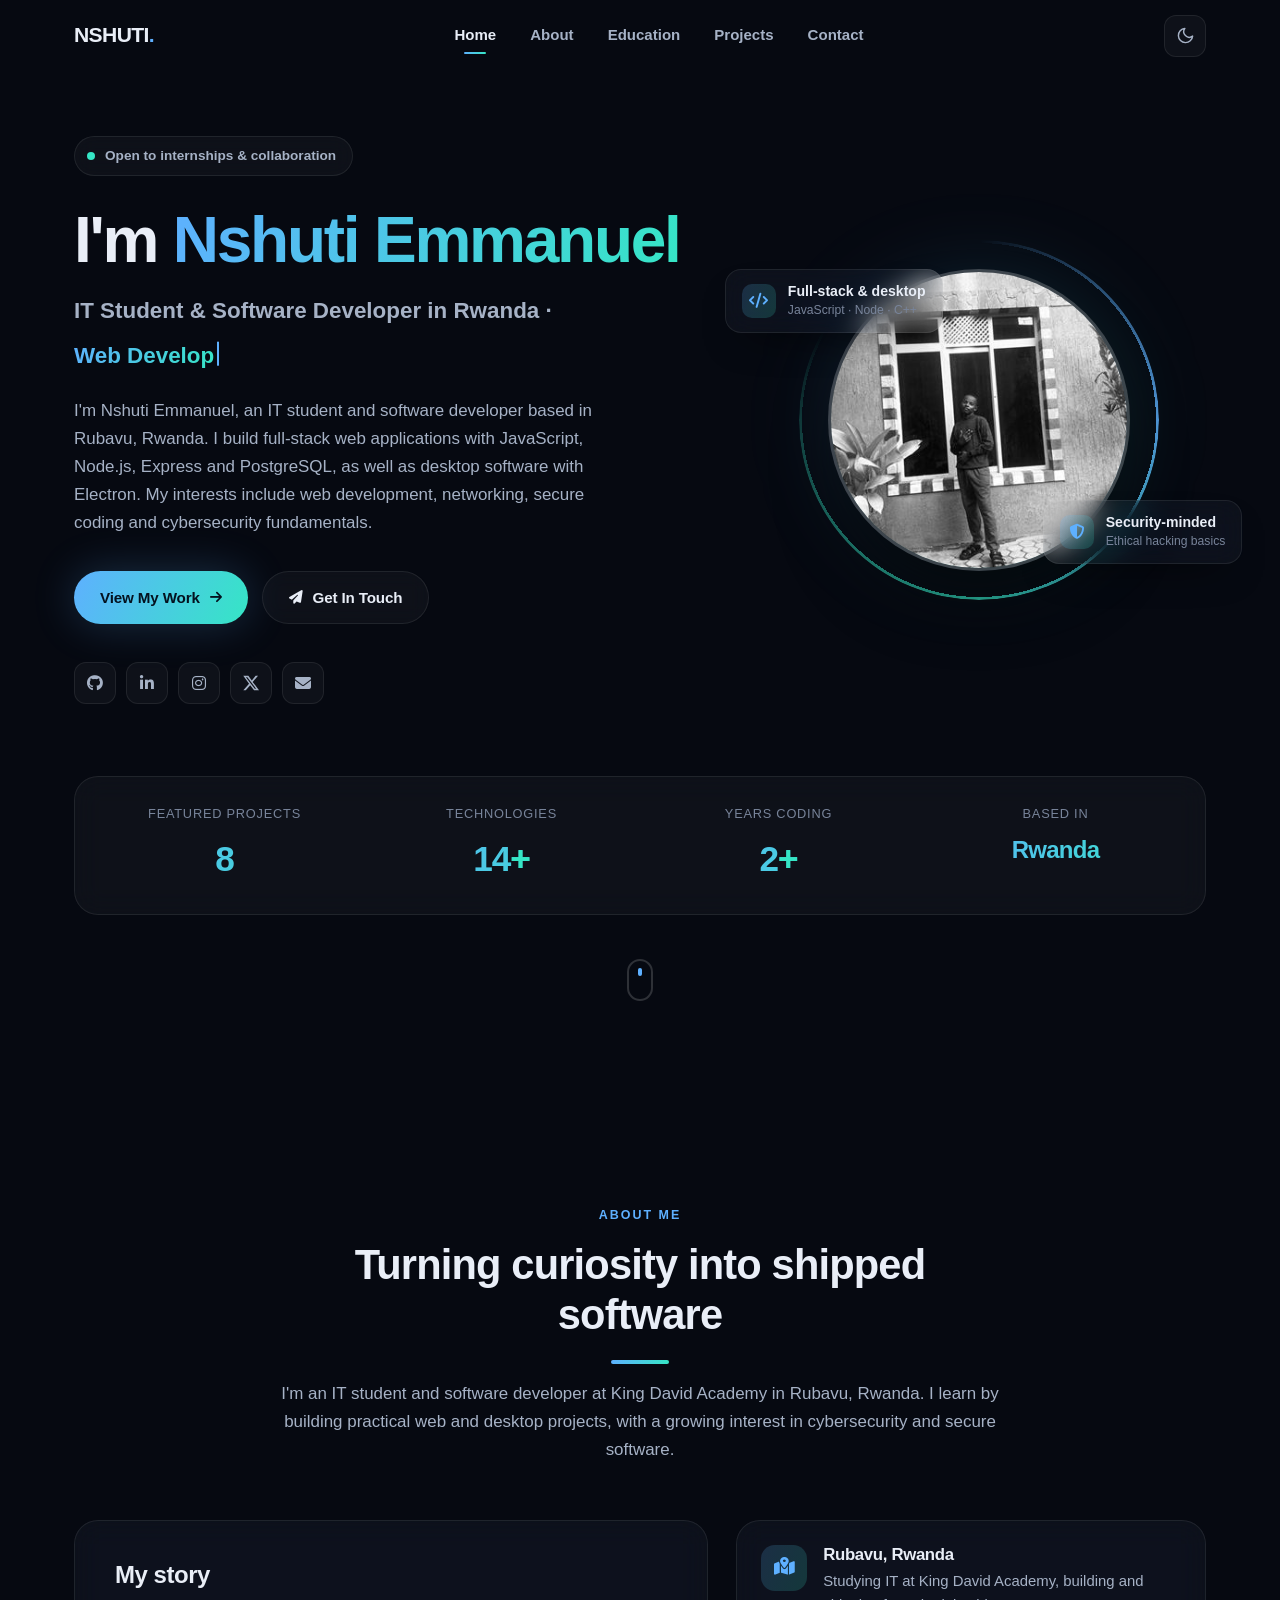
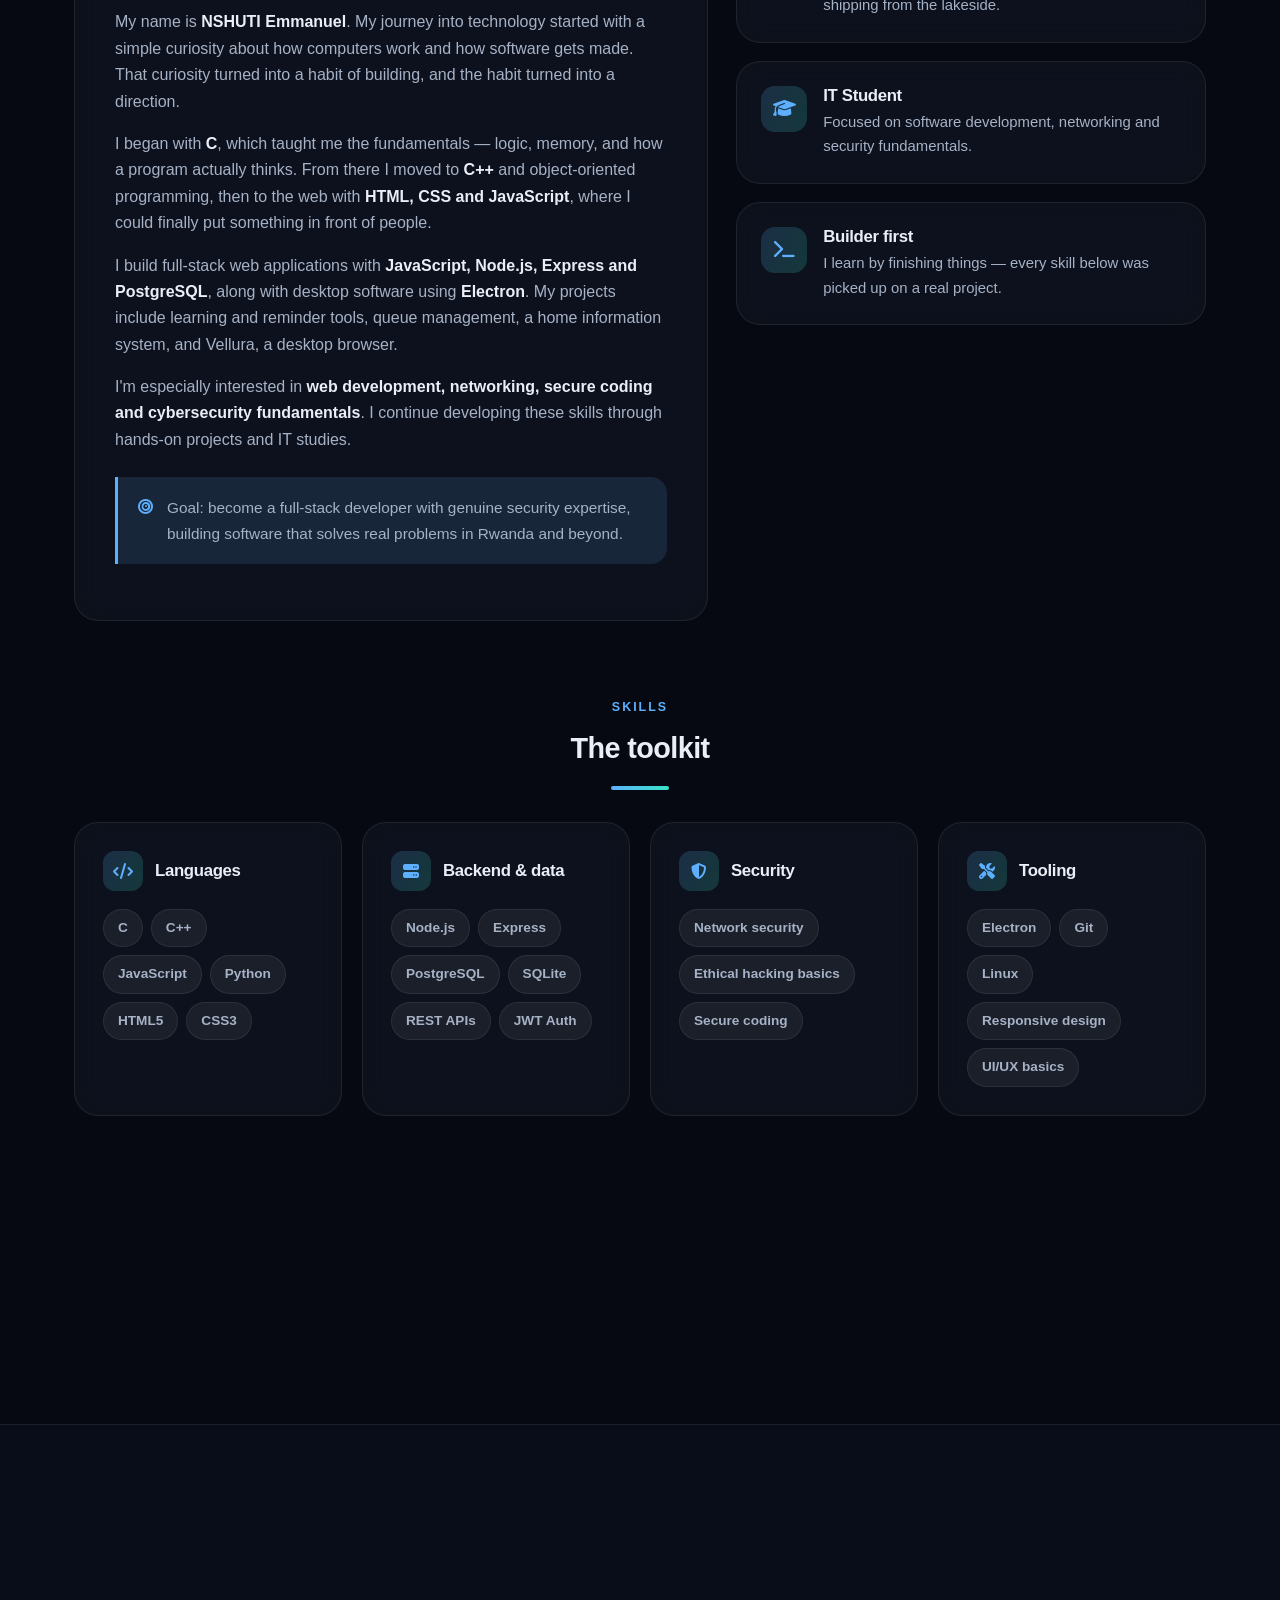
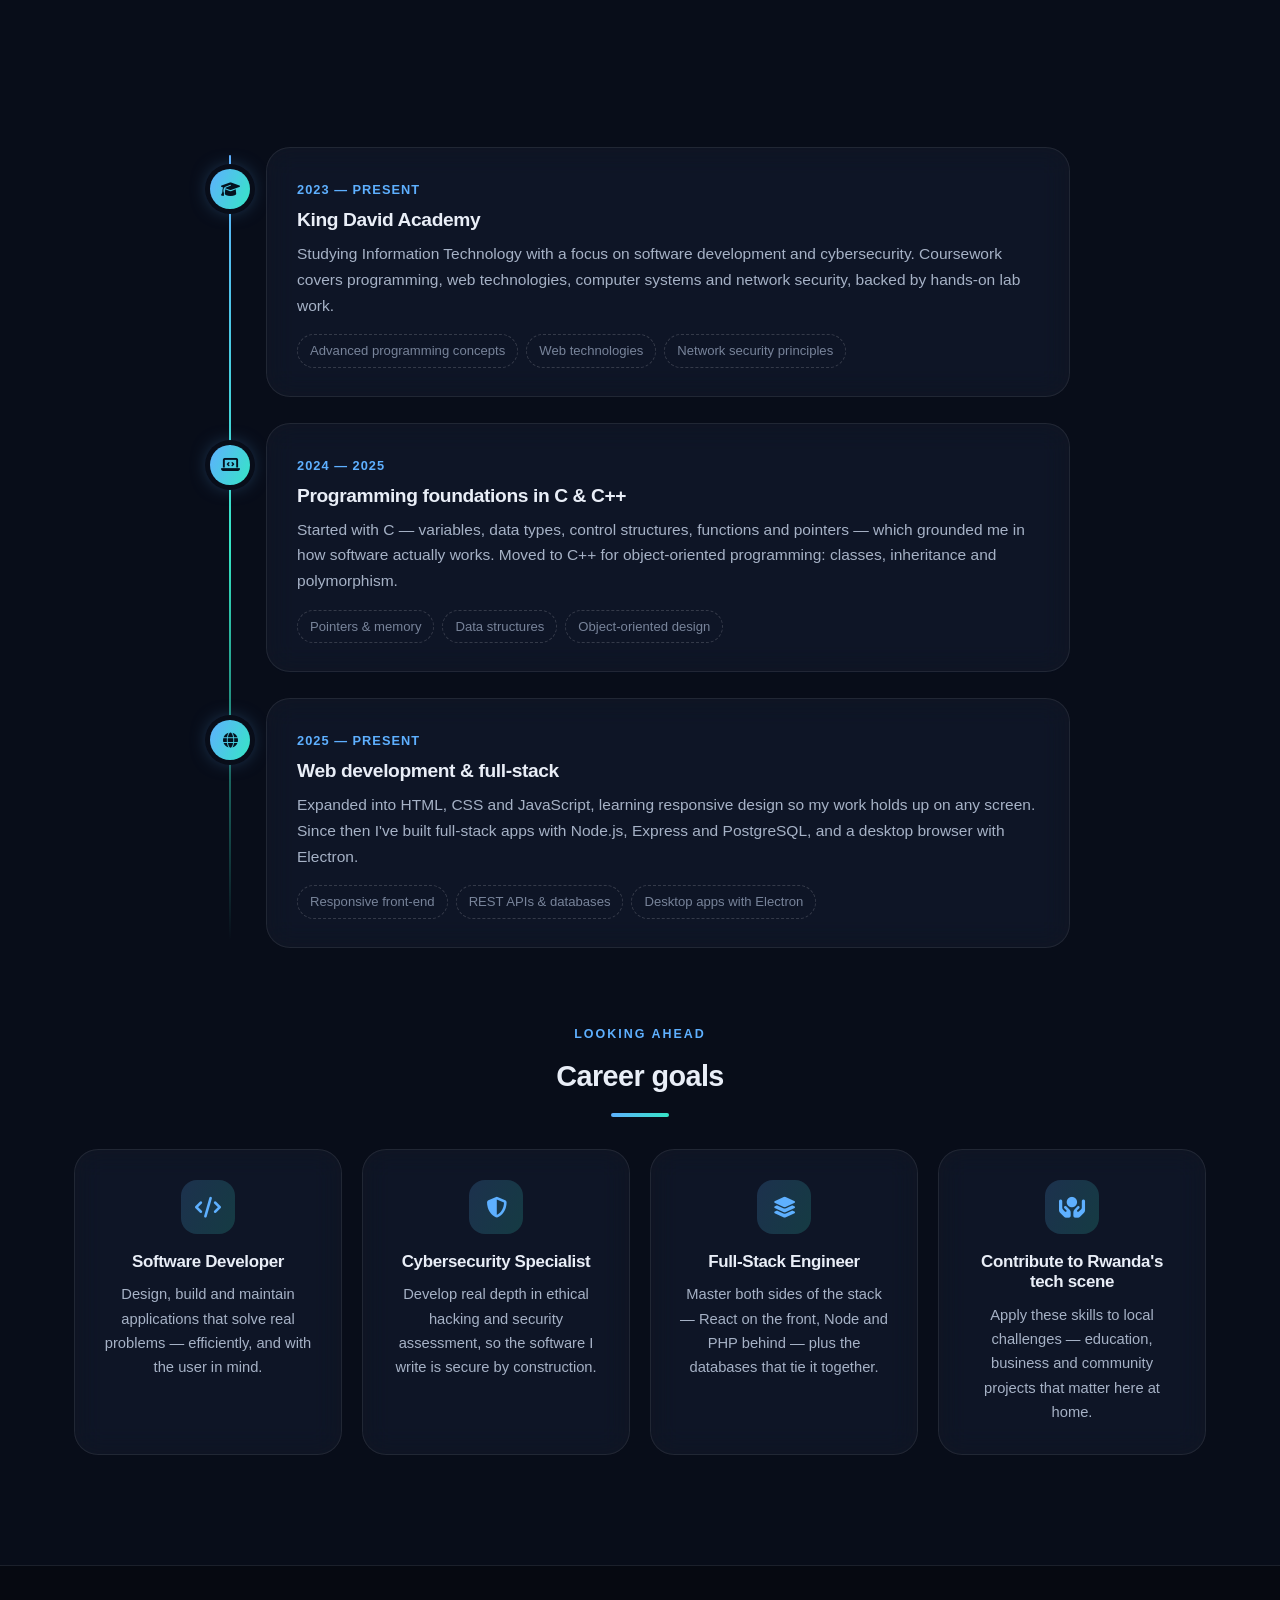
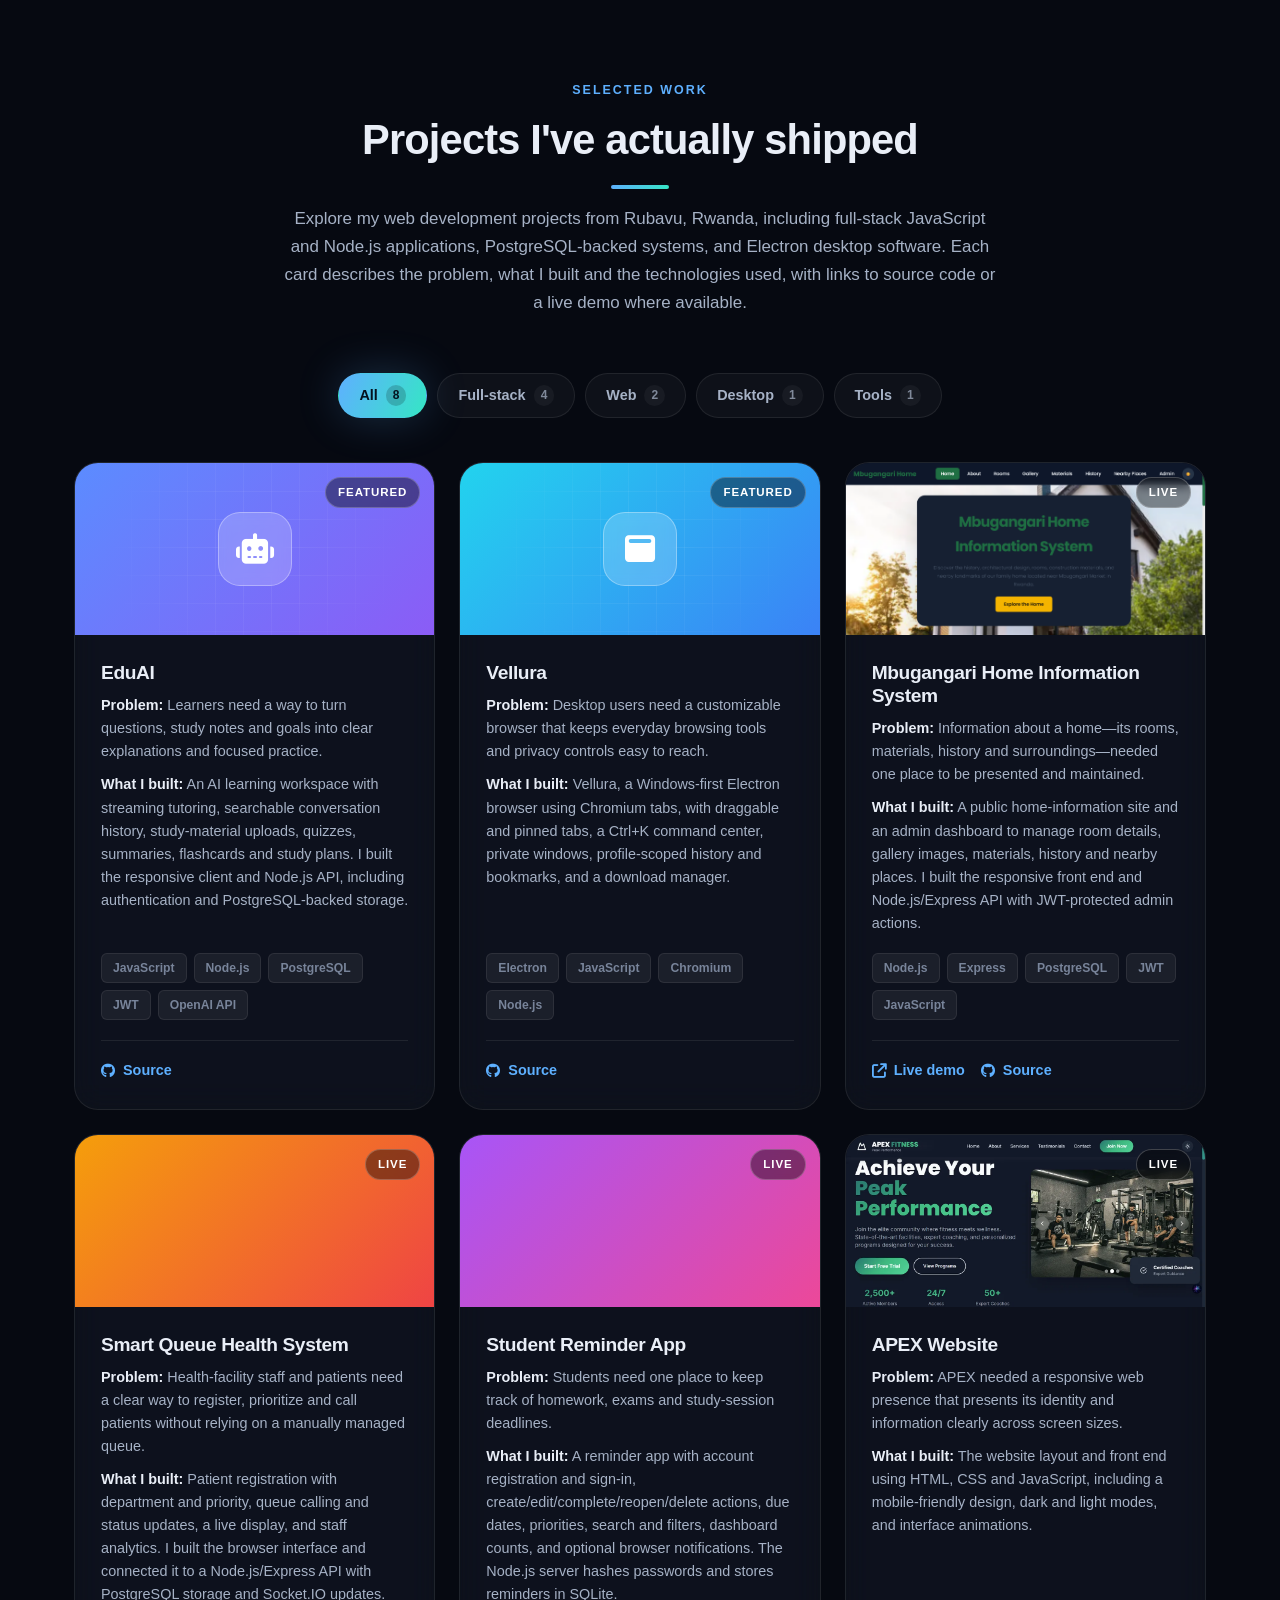
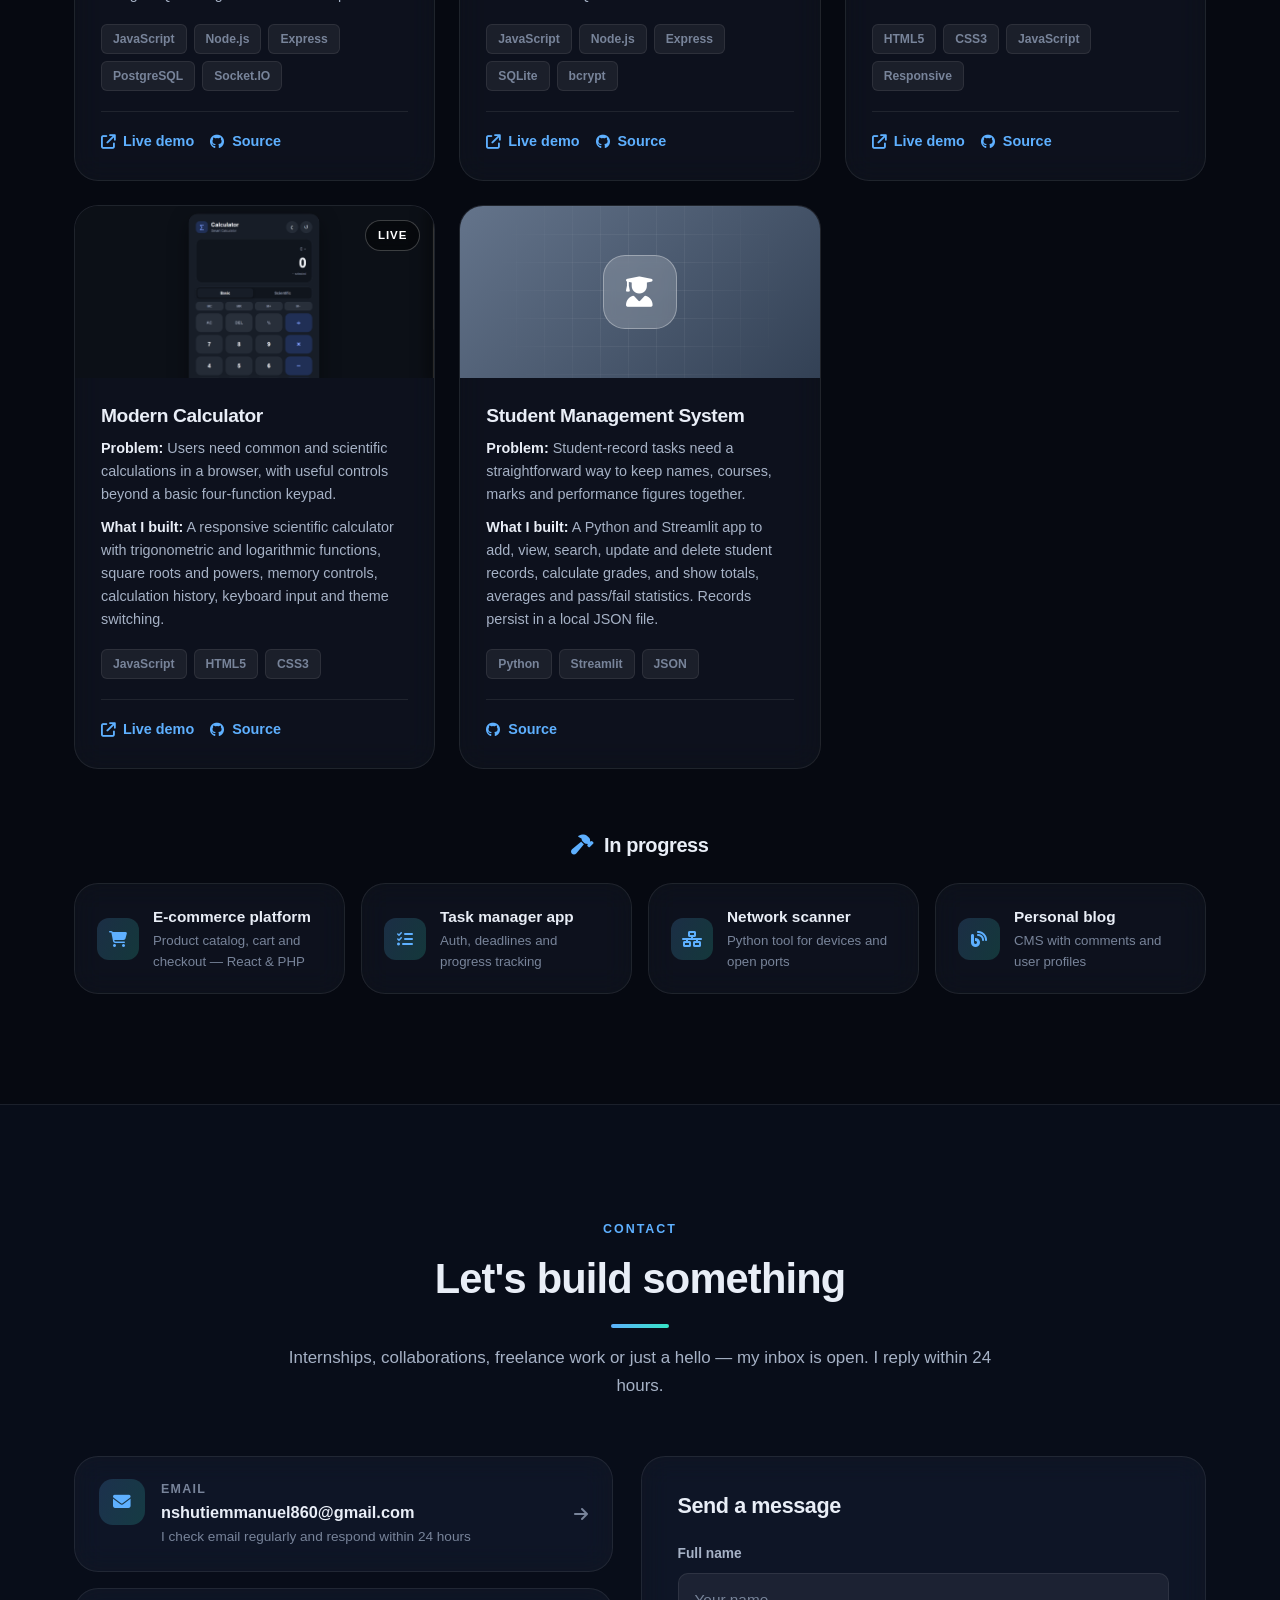
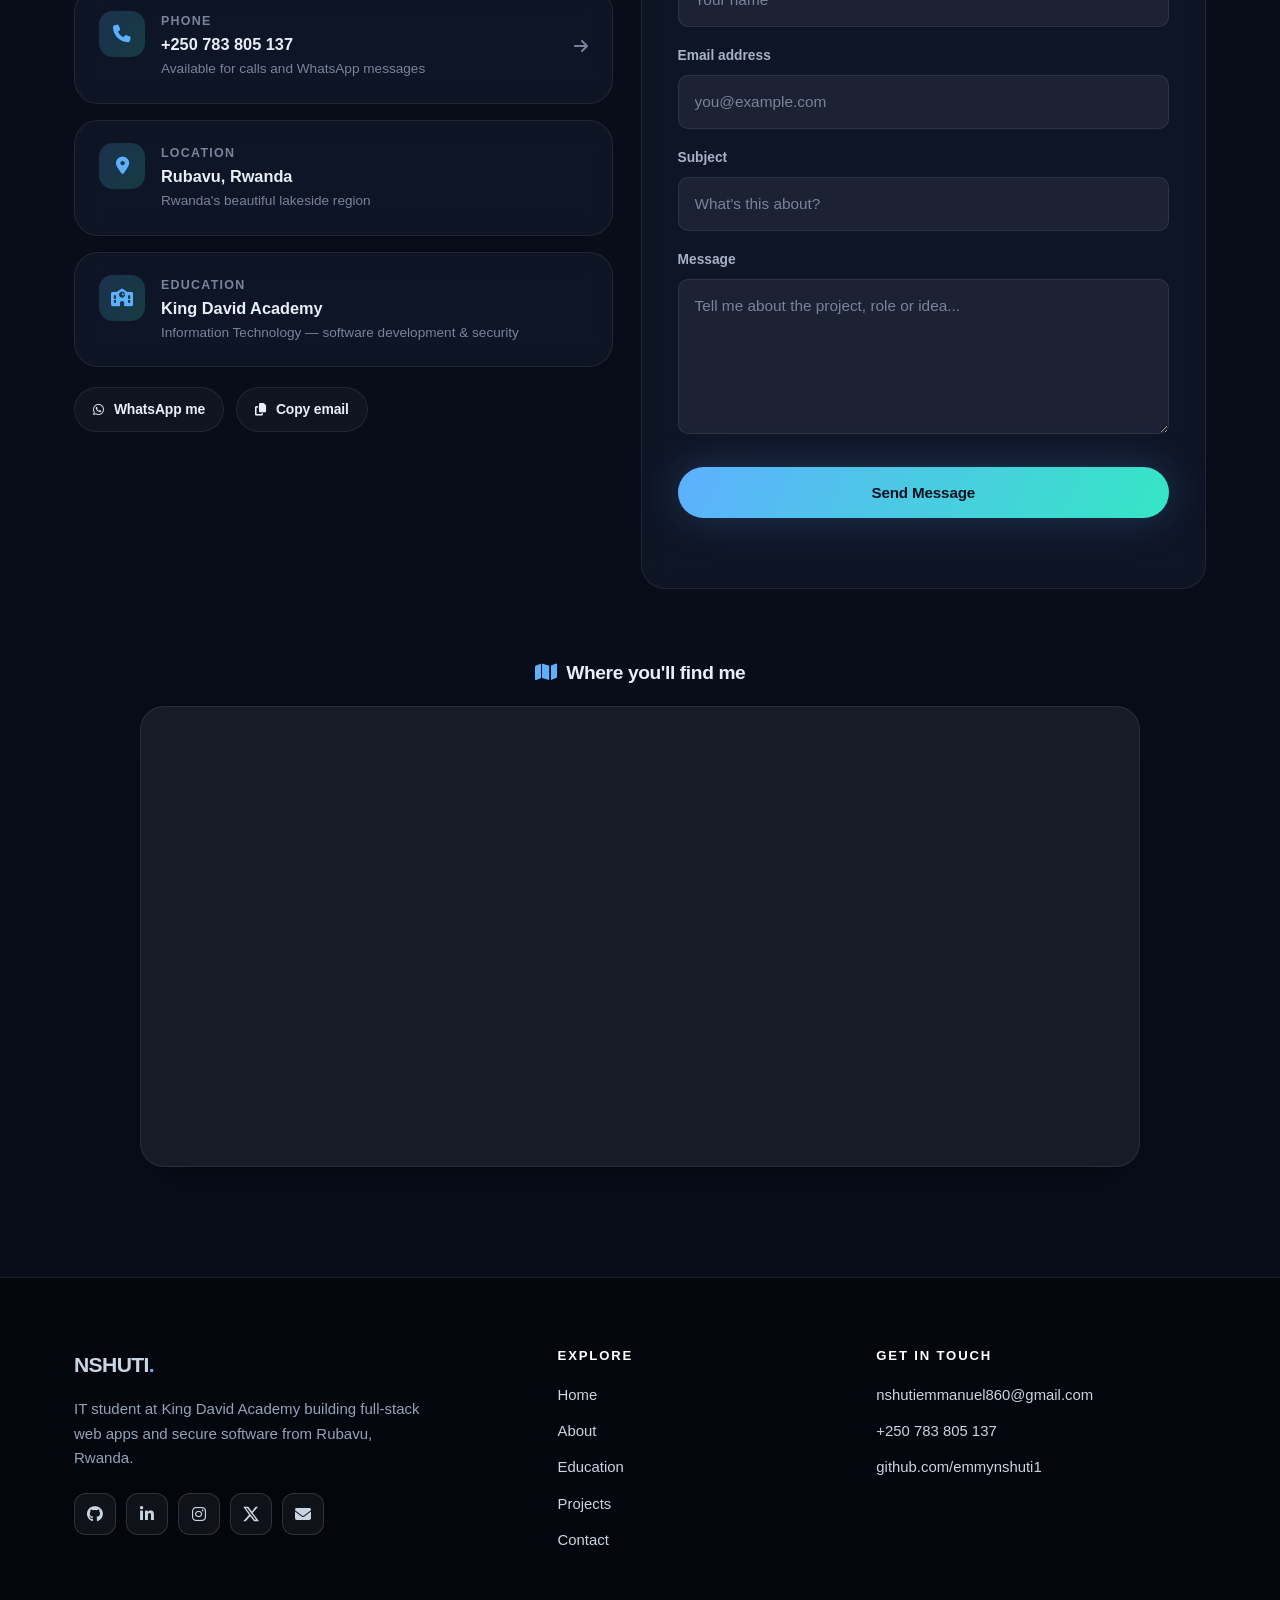
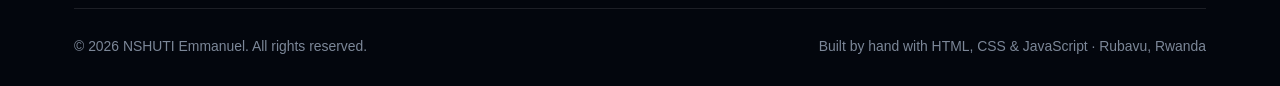
==== commit 85a48afc: "chc" ====
--- a/index.html
+++ b/index.html
@@ -39,7 +39,7 @@
 
   <link rel="me" href="https://github.com/emmynshuti1">
   <link rel="me" href="https://www.linkedin.com/in/nshutiemmanuel/">
-  <link rel="me" href="https://www.instagram.com/nshuti.wagakira">
+  <link rel="me" href="https://www.instagram.com/emmy_nshut/">
   <link rel="me" href="https://x.com/EmmanuelNs16932">
 
   <meta http-equiv="X-Content-Type-Options" content="nosniff">
@@ -92,7 +92,7 @@
         "sameAs": [
           "https://github.com/emmynshuti1",
           "https://www.linkedin.com/in/nshutiemmanuel/",
-          "https://www.instagram.com/nshuti.wagakira",
+          "https://www.instagram.com/emmy_nshut/",
           "https://x.com/EmmanuelNs16932"
         ]
       },
@@ -203,7 +203,7 @@
           <ul class="hero-social" aria-label="Social profiles">
             <li><a href="https://github.com/emmynshuti1" target="_blank" rel="noopener noreferrer" aria-label="GitHub profile"><i class="fab fa-github" aria-hidden="true"></i></a></li>
             <li><a href="https://www.linkedin.com/in/nshutiemmanuel/" target="_blank" rel="noopener noreferrer" aria-label="LinkedIn profile"><i class="fab fa-linkedin-in" aria-hidden="true"></i></a></li>
-            <li><a href="https://www.instagram.com/nshuti.wagakira" target="_blank" rel="noopener noreferrer" aria-label="Instagram profile"><i class="fab fa-instagram" aria-hidden="true"></i></a></li>
+            <li><a href="https://www.instagram.com/emmy_nshut/" target="_blank" rel="noopener noreferrer" aria-label="Instagram profile"><i class="fab fa-instagram" aria-hidden="true"></i></a></li>
             <li><a href="https://x.com/EmmanuelNs16932" target="_blank" rel="noopener noreferrer" aria-label="X profile"><svg viewBox="0 0 24 24" aria-hidden="true" focusable="false"><path d="M18.901 1.153h3.68l-8.04 9.186 9.46 12.49h-7.406l-5.8-7.584-6.63 7.584h-3.68l8.6-9.83L.4 1.153h7.594l5.243 6.93 5.66-6.93Zm-1.29 19.47h2.039L6.486 3.243H4.298l13.313 17.38Z"/></svg></a></li>
             <li><a href="mailto:nshutiemmanuel860@gmail.com" aria-label="Send me an email"><i class="fas fa-envelope" aria-hidden="true"></i></a></li>
           </ul>
@@ -824,7 +824,7 @@
           <ul class="hero-social" aria-label="Social profiles">
             <li><a href="https://github.com/emmynshuti1" target="_blank" rel="noopener noreferrer" aria-label="GitHub profile"><i class="fab fa-github" aria-hidden="true"></i></a></li>
             <li><a href="https://www.linkedin.com/in/nshutiemmanuel/" target="_blank" rel="noopener noreferrer" aria-label="LinkedIn profile"><i class="fab fa-linkedin-in" aria-hidden="true"></i></a></li>
-            <li><a href="https://www.instagram.com/nshuti.wagakira" target="_blank" rel="noopener noreferrer" aria-label="Instagram profile"><i class="fab fa-instagram" aria-hidden="true"></i></a></li>
+            <li><a href="https://www.instagram.com/emmy_nshut/" target="_blank" rel="noopener noreferrer" aria-label="Instagram profile"><i class="fab fa-instagram" aria-hidden="true"></i></a></li>
             <li><a href="https://x.com/EmmanuelNs16932" target="_blank" rel="noopener noreferrer" aria-label="X profile"><svg viewBox="0 0 24 24" aria-hidden="true" focusable="false"><path d="M18.901 1.153h3.68l-8.04 9.186 9.46 12.49h-7.406l-5.8-7.584-6.63 7.584h-3.68l8.6-9.83L.4 1.153h7.594l5.243 6.93 5.66-6.93Zm-1.29 19.47h2.039L6.486 3.243H4.298l13.313 17.38Z"/></svg></a></li>
             <li><a href="mailto:nshutiemmanuel860@gmail.com" aria-label="Send me an email"><i class="fas fa-envelope" aria-hidden="true"></i></a></li>
           </ul>
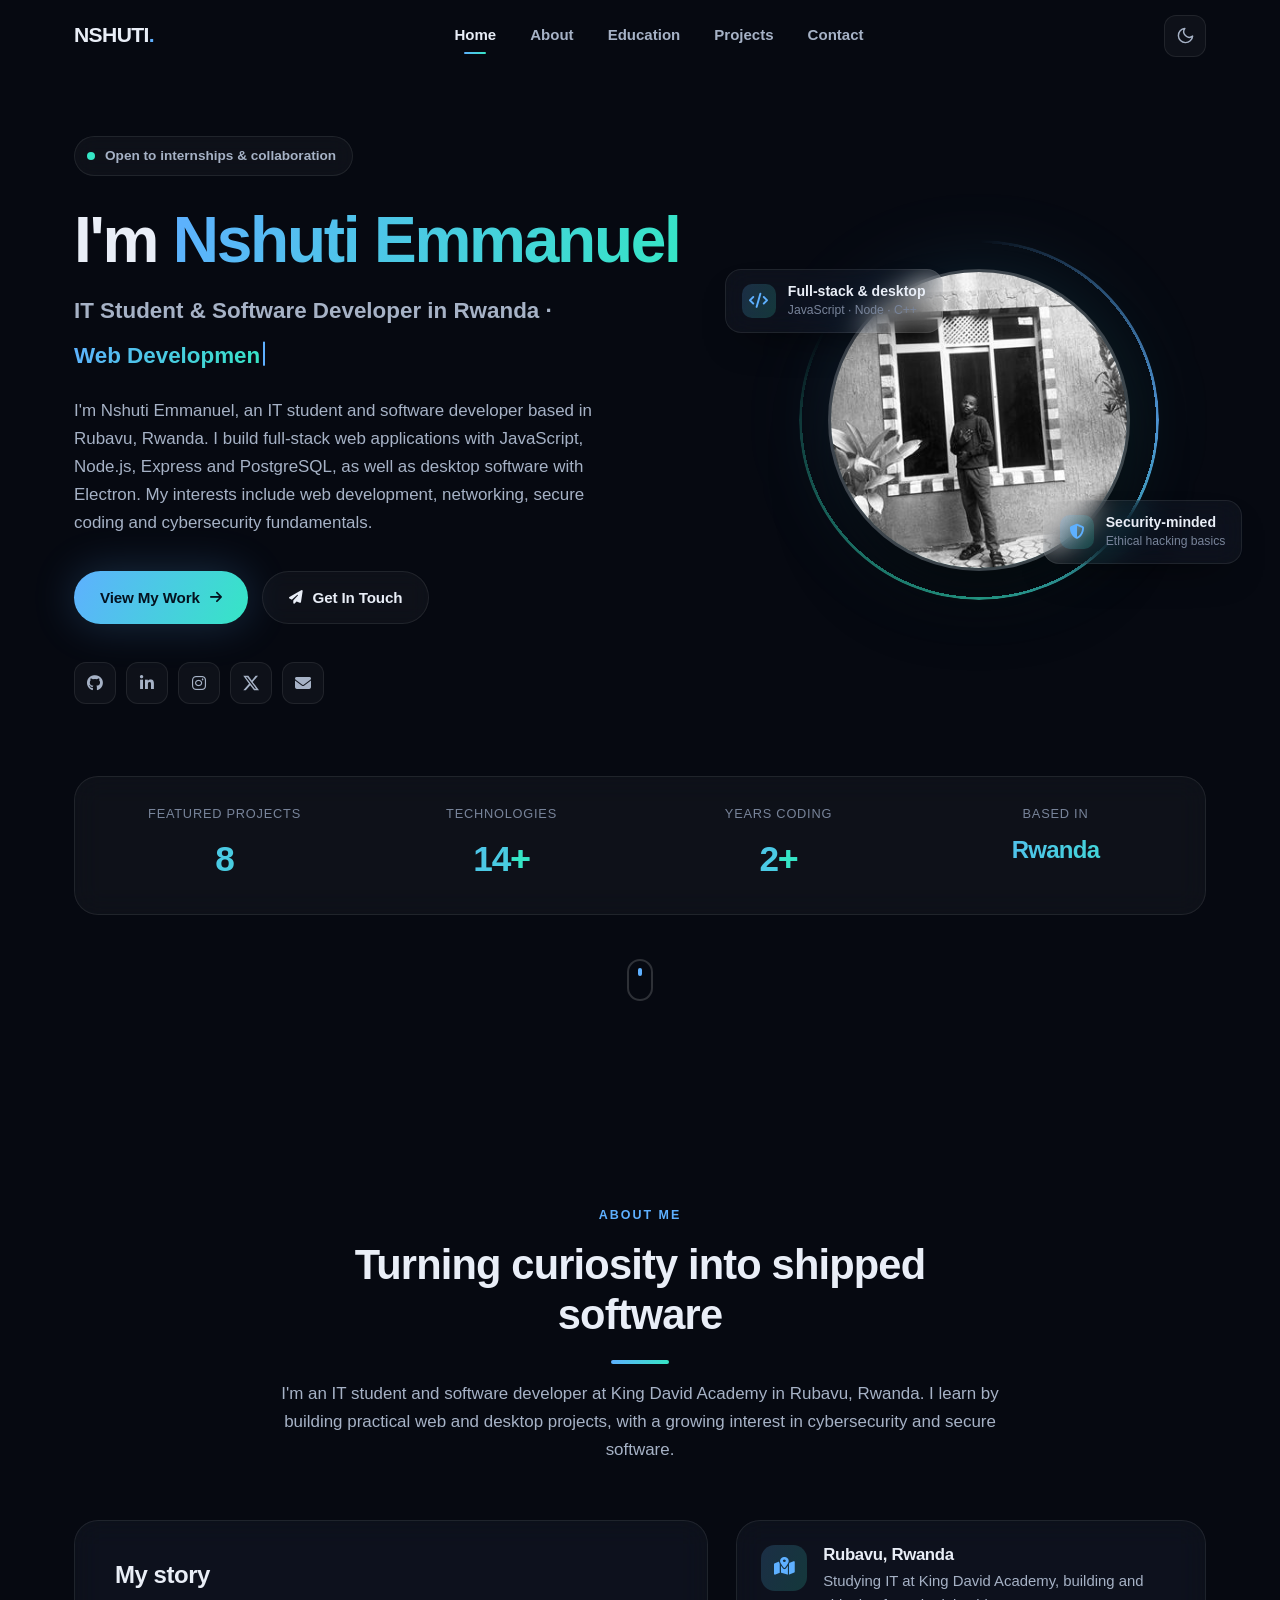
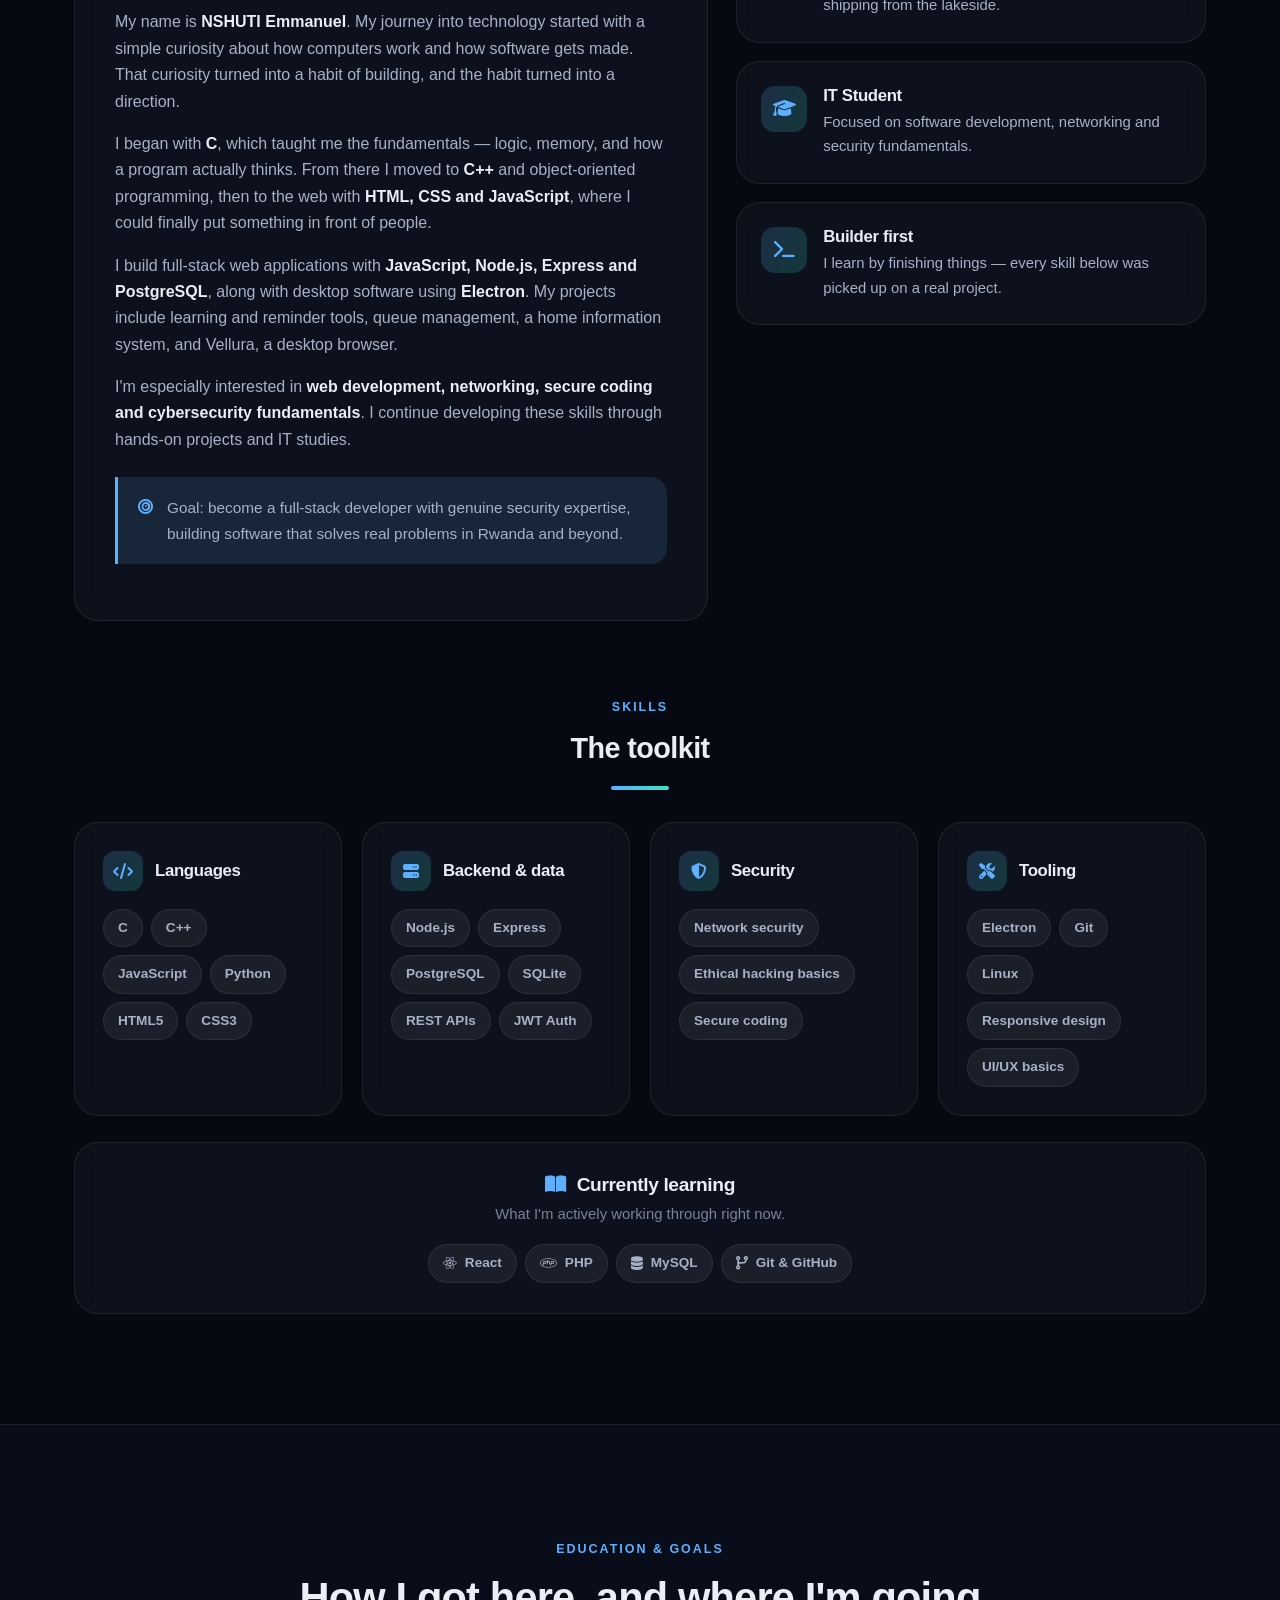
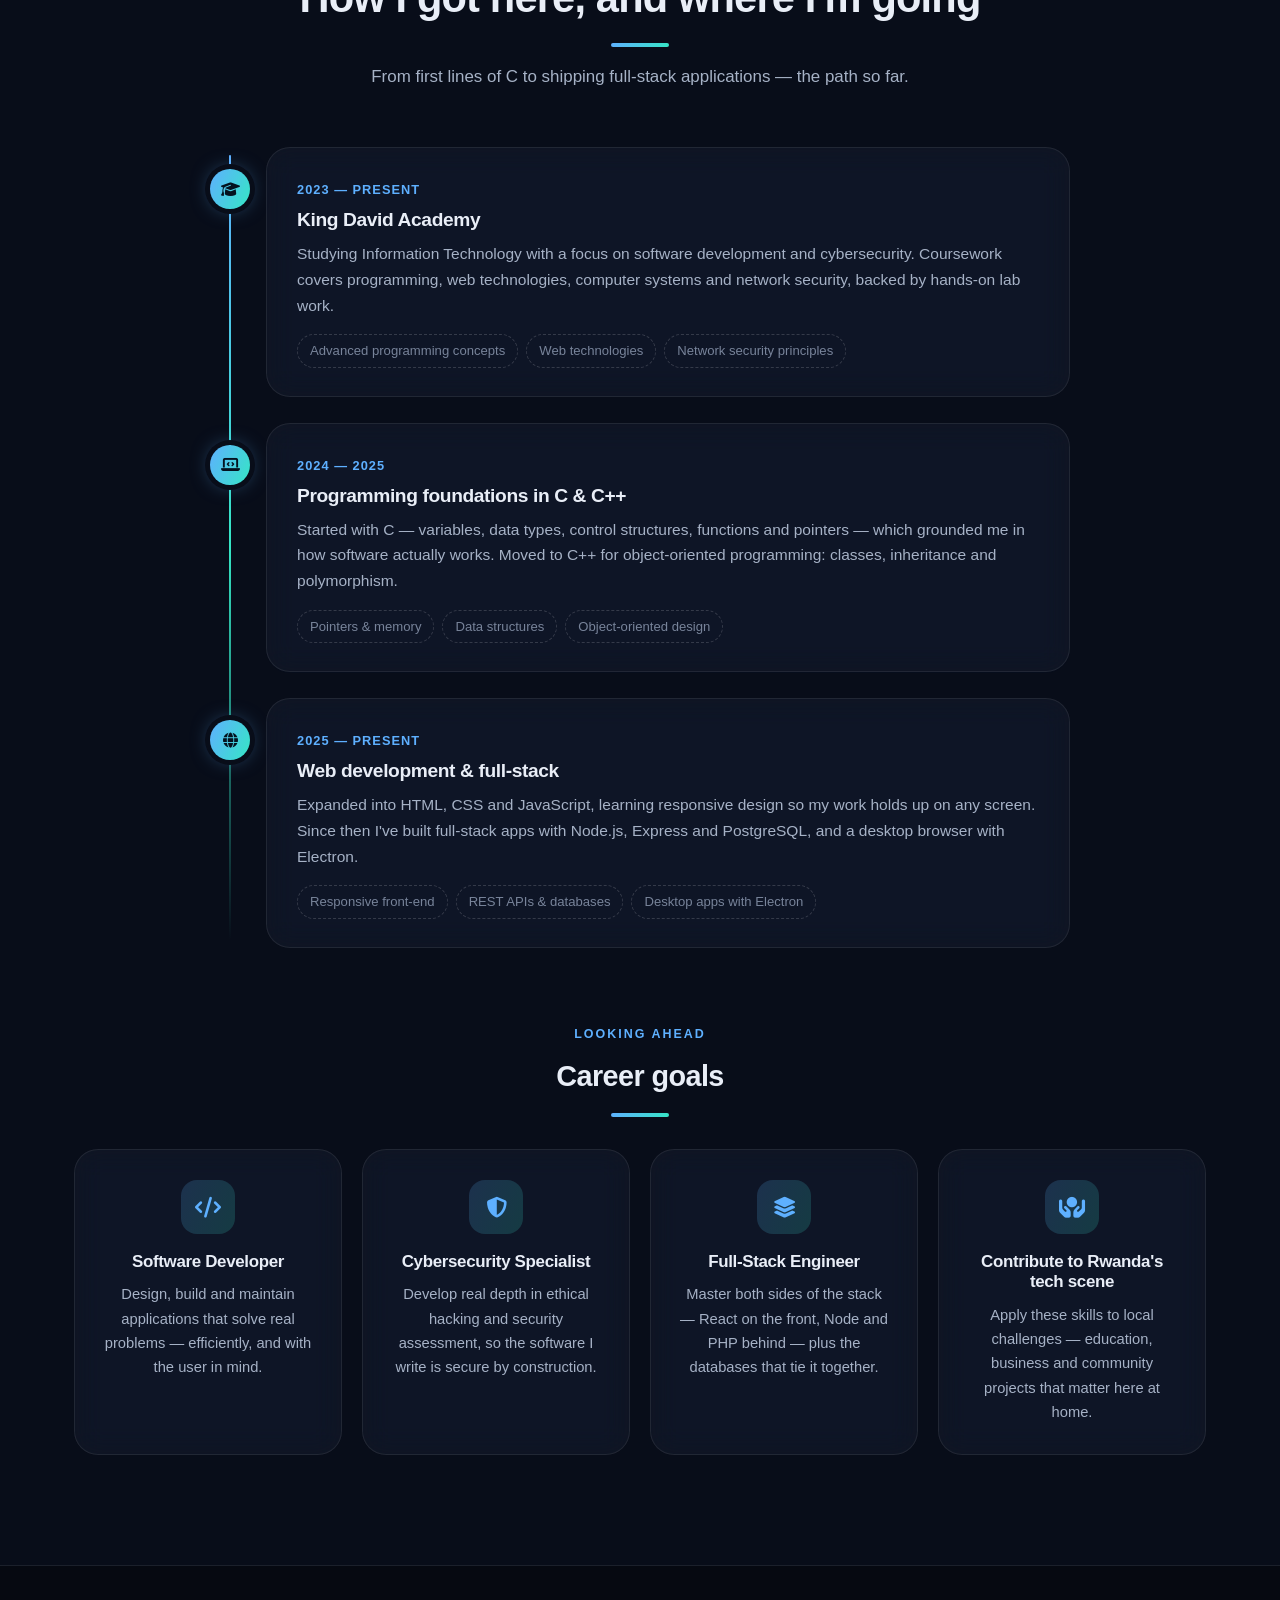
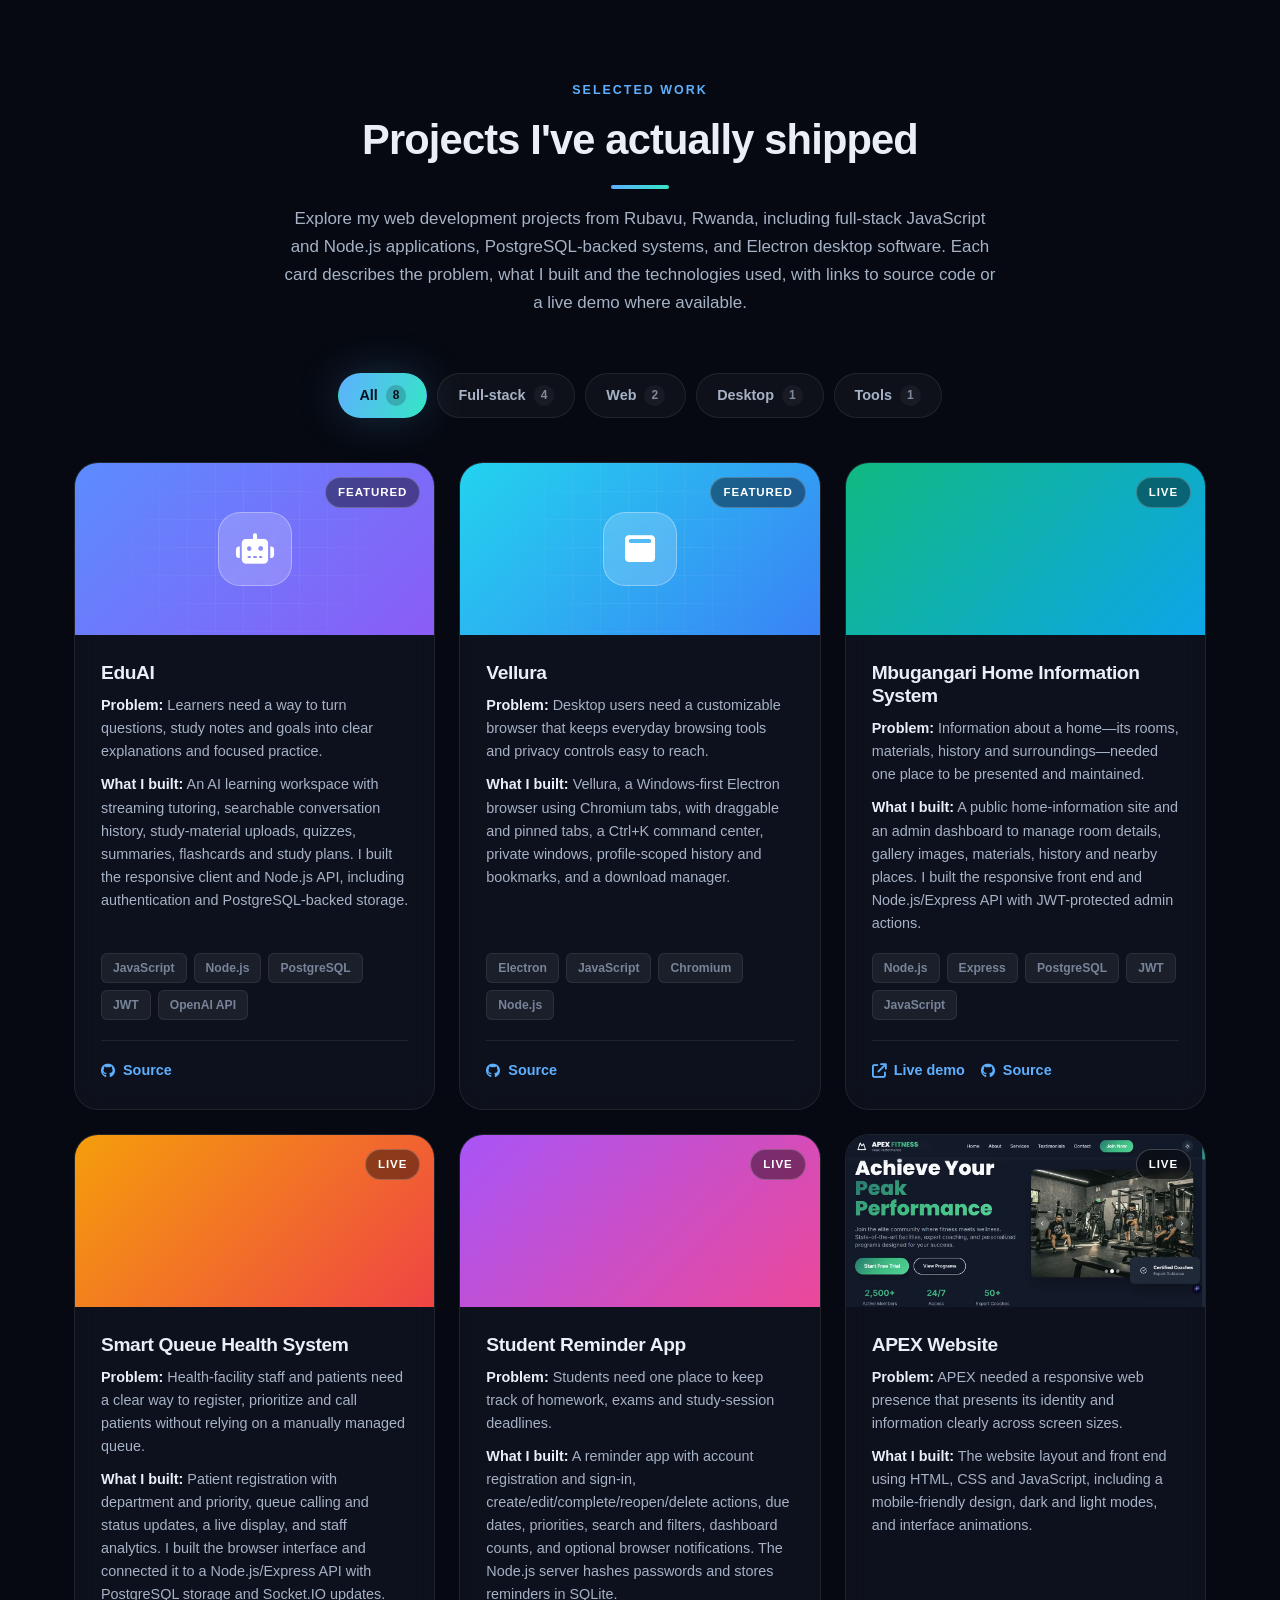
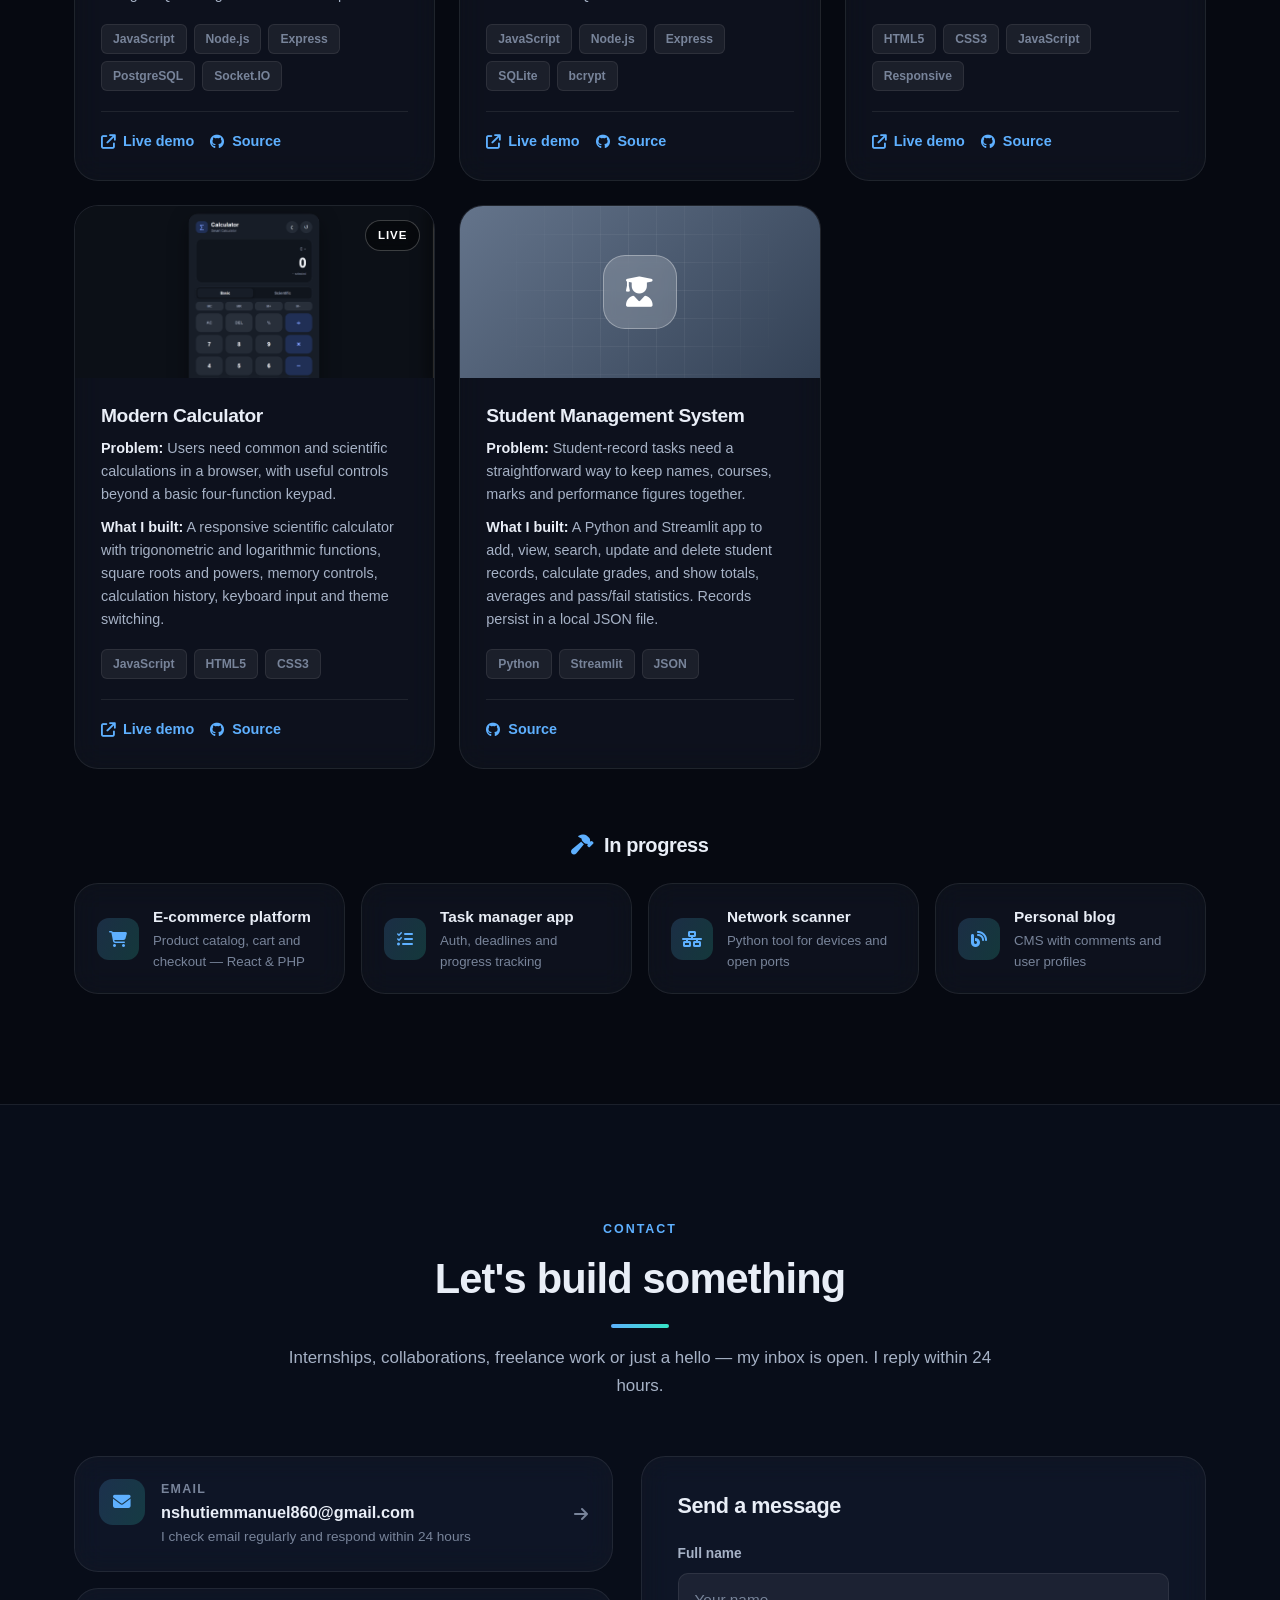
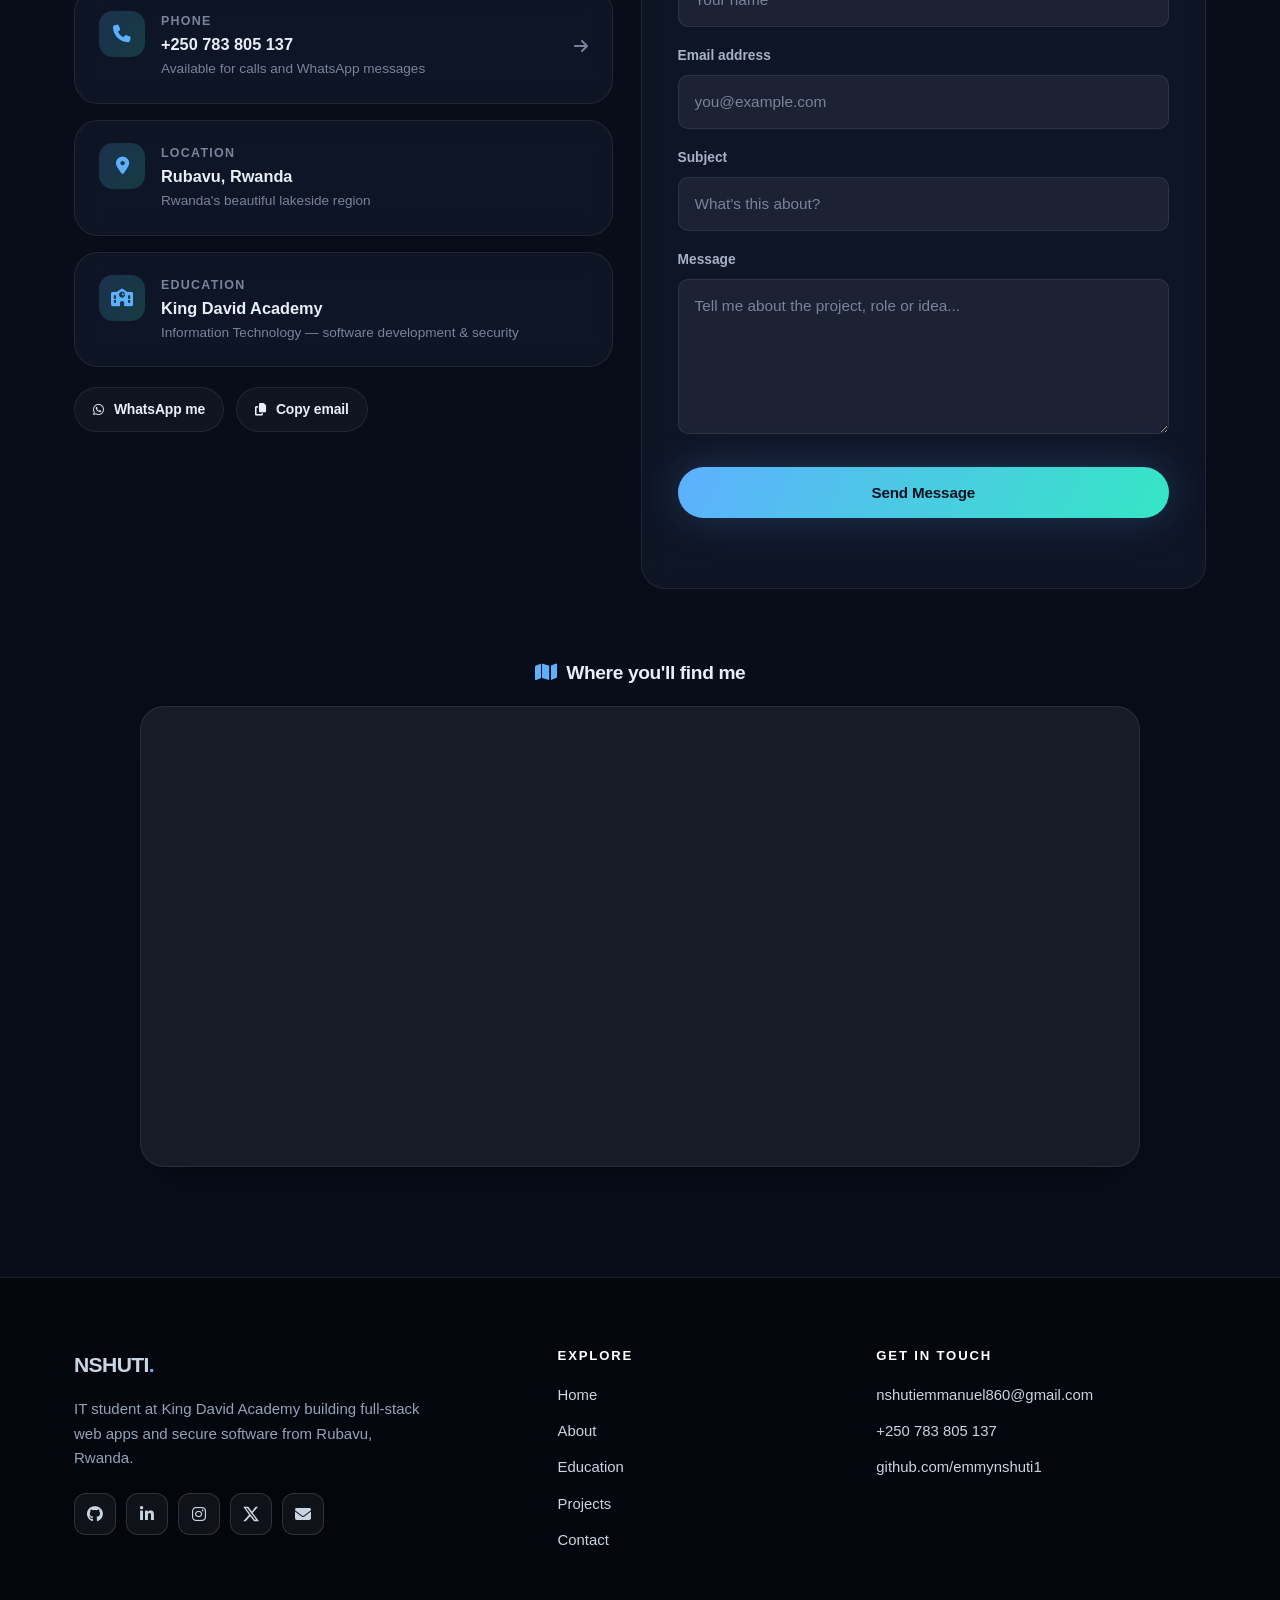
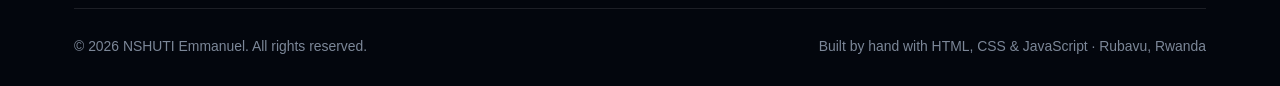
==== commit ea04f45b: "chc" ====
--- a/index.html
+++ b/index.html
@@ -38,7 +38,7 @@
   <meta name="twitter:image:alt" content="Portrait of Nshuti Emmanuel, IT student and software developer in Rubavu, Rwanda">
 
   <link rel="me" href="https://github.com/emmynshuti1">
-  <link rel="me" href="https://www.linkedin.com/in/nshutiemmanuel/">
+  <link rel="me" href="https://www.linkedin.com/in/emmynshuti/">
   <link rel="me" href="https://www.instagram.com/emmy_nshut/">
   <link rel="me" href="https://x.com/EmmanuelNs16932">
 
@@ -91,7 +91,7 @@
         ],
         "sameAs": [
           "https://github.com/emmynshuti1",
-          "https://www.linkedin.com/in/nshutiemmanuel/",
+          "https://www.linkedin.com/in/emmynshuti/",
           "https://www.instagram.com/emmy_nshut/",
           "https://x.com/EmmanuelNs16932"
         ]
@@ -202,7 +202,7 @@
 
           <ul class="hero-social" aria-label="Social profiles">
             <li><a href="https://github.com/emmynshuti1" target="_blank" rel="noopener noreferrer" aria-label="GitHub profile"><i class="fab fa-github" aria-hidden="true"></i></a></li>
-            <li><a href="https://www.linkedin.com/in/nshutiemmanuel/" target="_blank" rel="noopener noreferrer" aria-label="LinkedIn profile"><i class="fab fa-linkedin-in" aria-hidden="true"></i></a></li>
+            <li><a href="https://www.linkedin.com/in/emmynshuti/" target="_blank" rel="noopener noreferrer" aria-label="LinkedIn profile"><i class="fab fa-linkedin-in" aria-hidden="true"></i></a></li>
             <li><a href="https://www.instagram.com/emmy_nshut/" target="_blank" rel="noopener noreferrer" aria-label="Instagram profile"><i class="fab fa-instagram" aria-hidden="true"></i></a></li>
             <li><a href="https://x.com/EmmanuelNs16932" target="_blank" rel="noopener noreferrer" aria-label="X profile"><svg viewBox="0 0 24 24" aria-hidden="true" focusable="false"><path d="M18.901 1.153h3.68l-8.04 9.186 9.46 12.49h-7.406l-5.8-7.584-6.63 7.584h-3.68l8.6-9.83L.4 1.153h7.594l5.243 6.93 5.66-6.93Zm-1.29 19.47h2.039L6.486 3.243H4.298l13.313 17.38Z"/></svg></a></li>
             <li><a href="mailto:nshutiemmanuel860@gmail.com" aria-label="Send me an email"><i class="fas fa-envelope" aria-hidden="true"></i></a></li>
@@ -823,7 +823,7 @@
           <p>IT student at King David Academy building full-stack web apps and secure software from Rubavu, Rwanda.</p>
           <ul class="hero-social" aria-label="Social profiles">
             <li><a href="https://github.com/emmynshuti1" target="_blank" rel="noopener noreferrer" aria-label="GitHub profile"><i class="fab fa-github" aria-hidden="true"></i></a></li>
-            <li><a href="https://www.linkedin.com/in/nshutiemmanuel/" target="_blank" rel="noopener noreferrer" aria-label="LinkedIn profile"><i class="fab fa-linkedin-in" aria-hidden="true"></i></a></li>
+            <li><a href="https://www.linkedin.com/in/emmynshuti/" target="_blank" rel="noopener noreferrer" aria-label="LinkedIn profile"><i class="fab fa-linkedin-in" aria-hidden="true"></i></a></li>
             <li><a href="https://www.instagram.com/emmy_nshut/" target="_blank" rel="noopener noreferrer" aria-label="Instagram profile"><i class="fab fa-instagram" aria-hidden="true"></i></a></li>
             <li><a href="https://x.com/EmmanuelNs16932" target="_blank" rel="noopener noreferrer" aria-label="X profile"><svg viewBox="0 0 24 24" aria-hidden="true" focusable="false"><path d="M18.901 1.153h3.68l-8.04 9.186 9.46 12.49h-7.406l-5.8-7.584-6.63 7.584h-3.68l8.6-9.83L.4 1.153h7.594l5.243 6.93 5.66-6.93Zm-1.29 19.47h2.039L6.486 3.243H4.298l13.313 17.38Z"/></svg></a></li>
             <li><a href="mailto:nshutiemmanuel860@gmail.com" aria-label="Send me an email"><i class="fas fa-envelope" aria-hidden="true"></i></a></li>
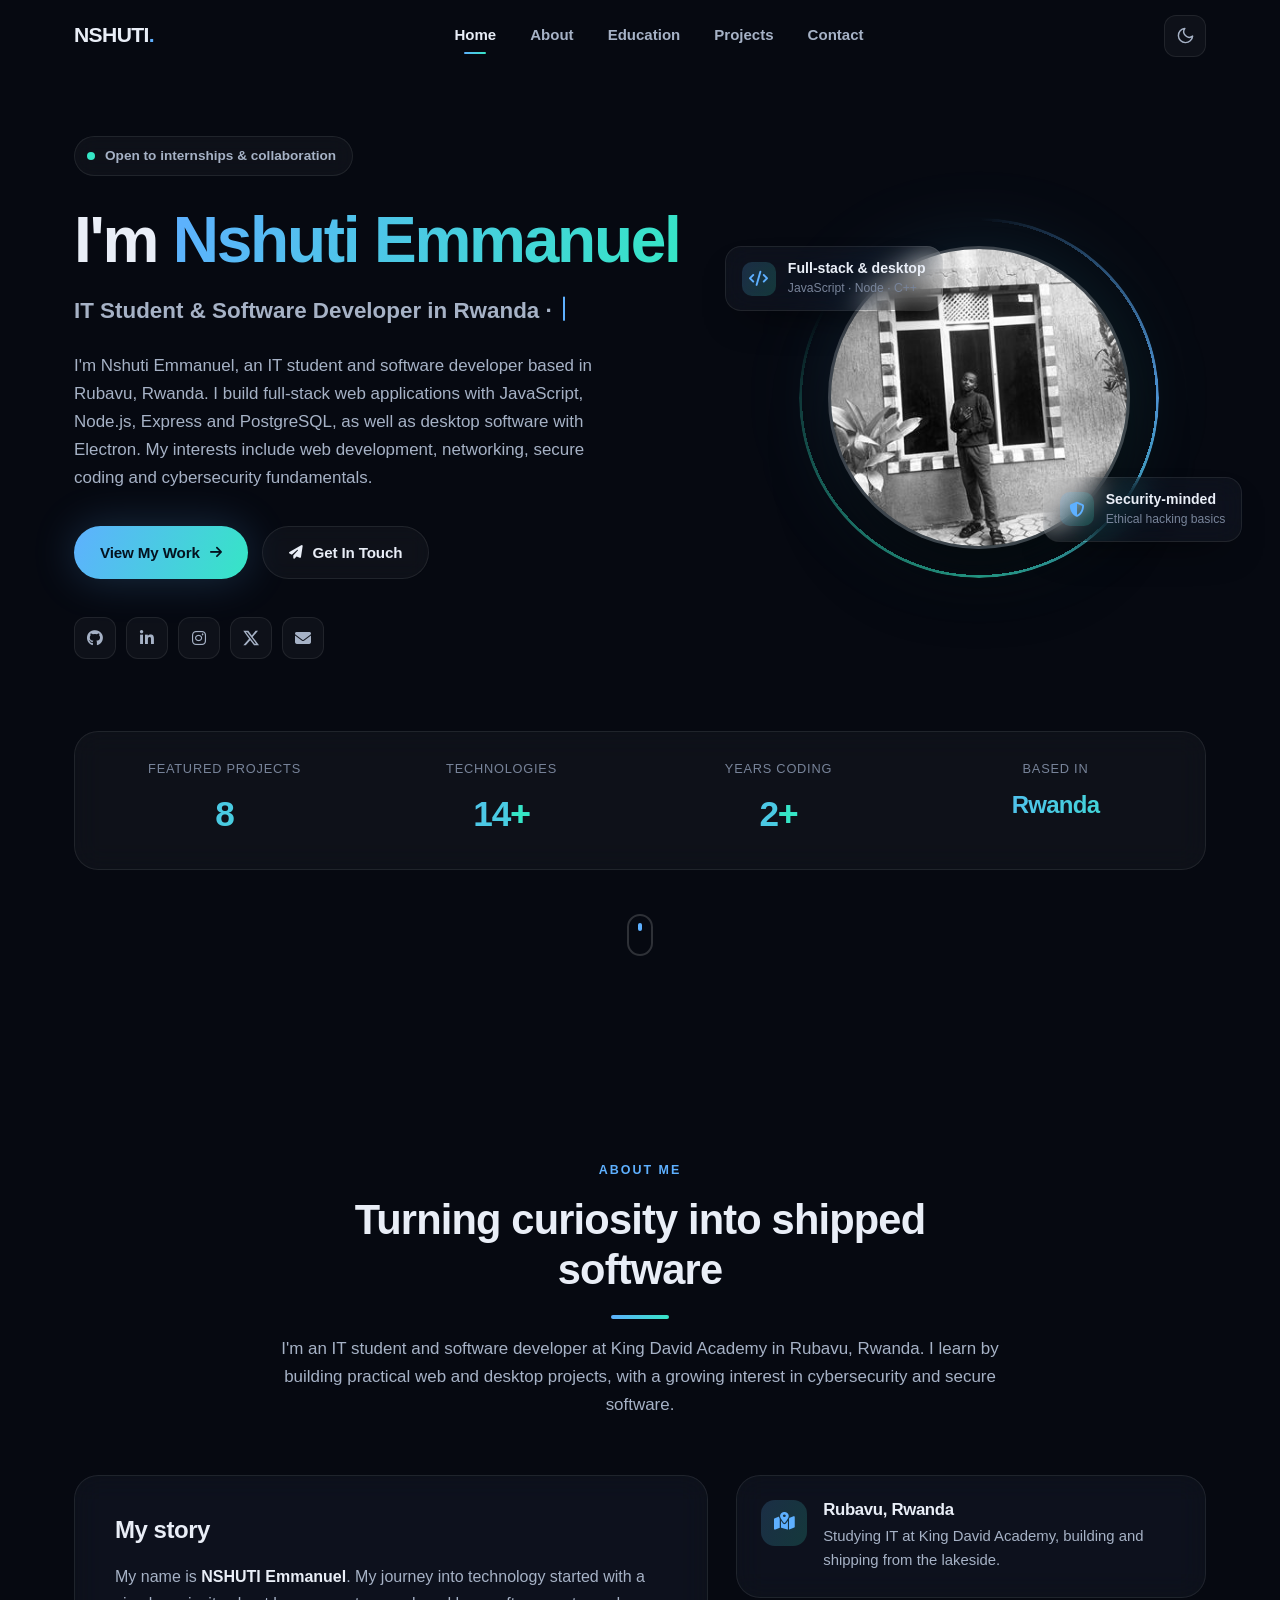
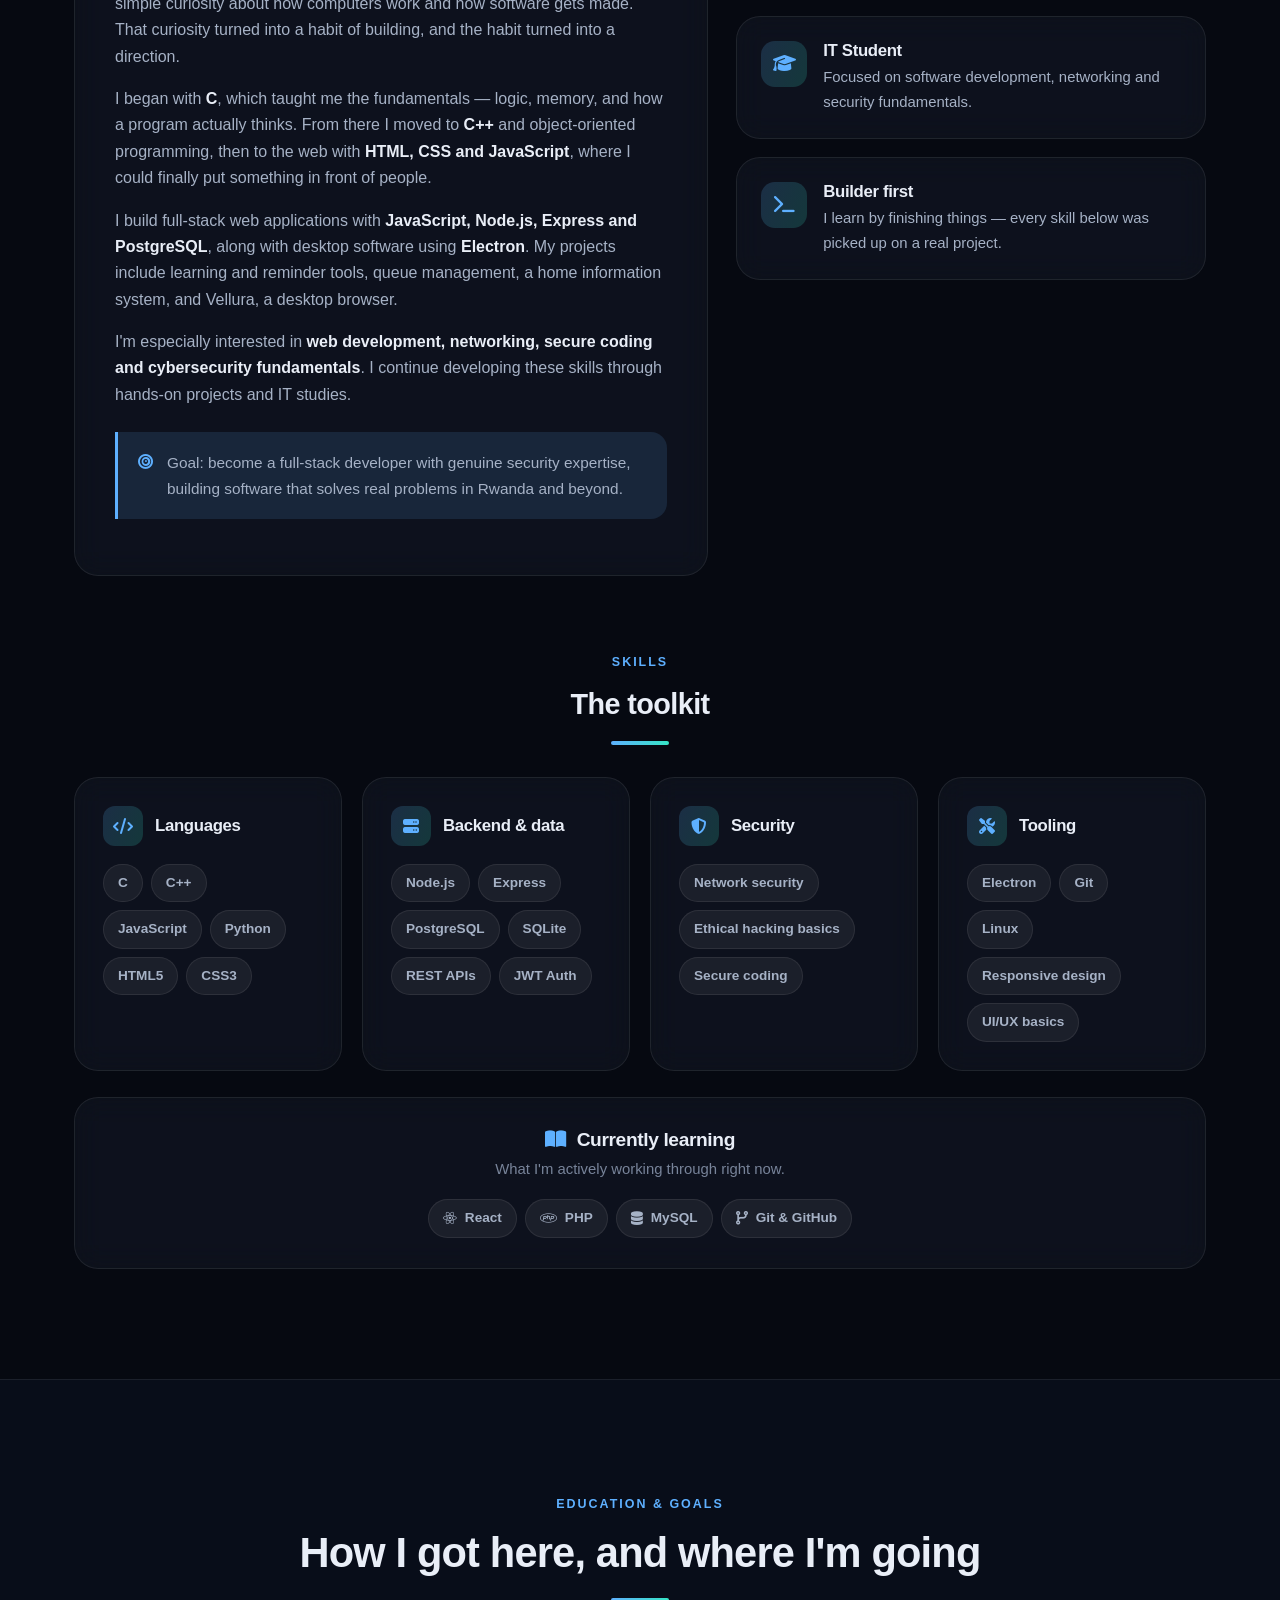
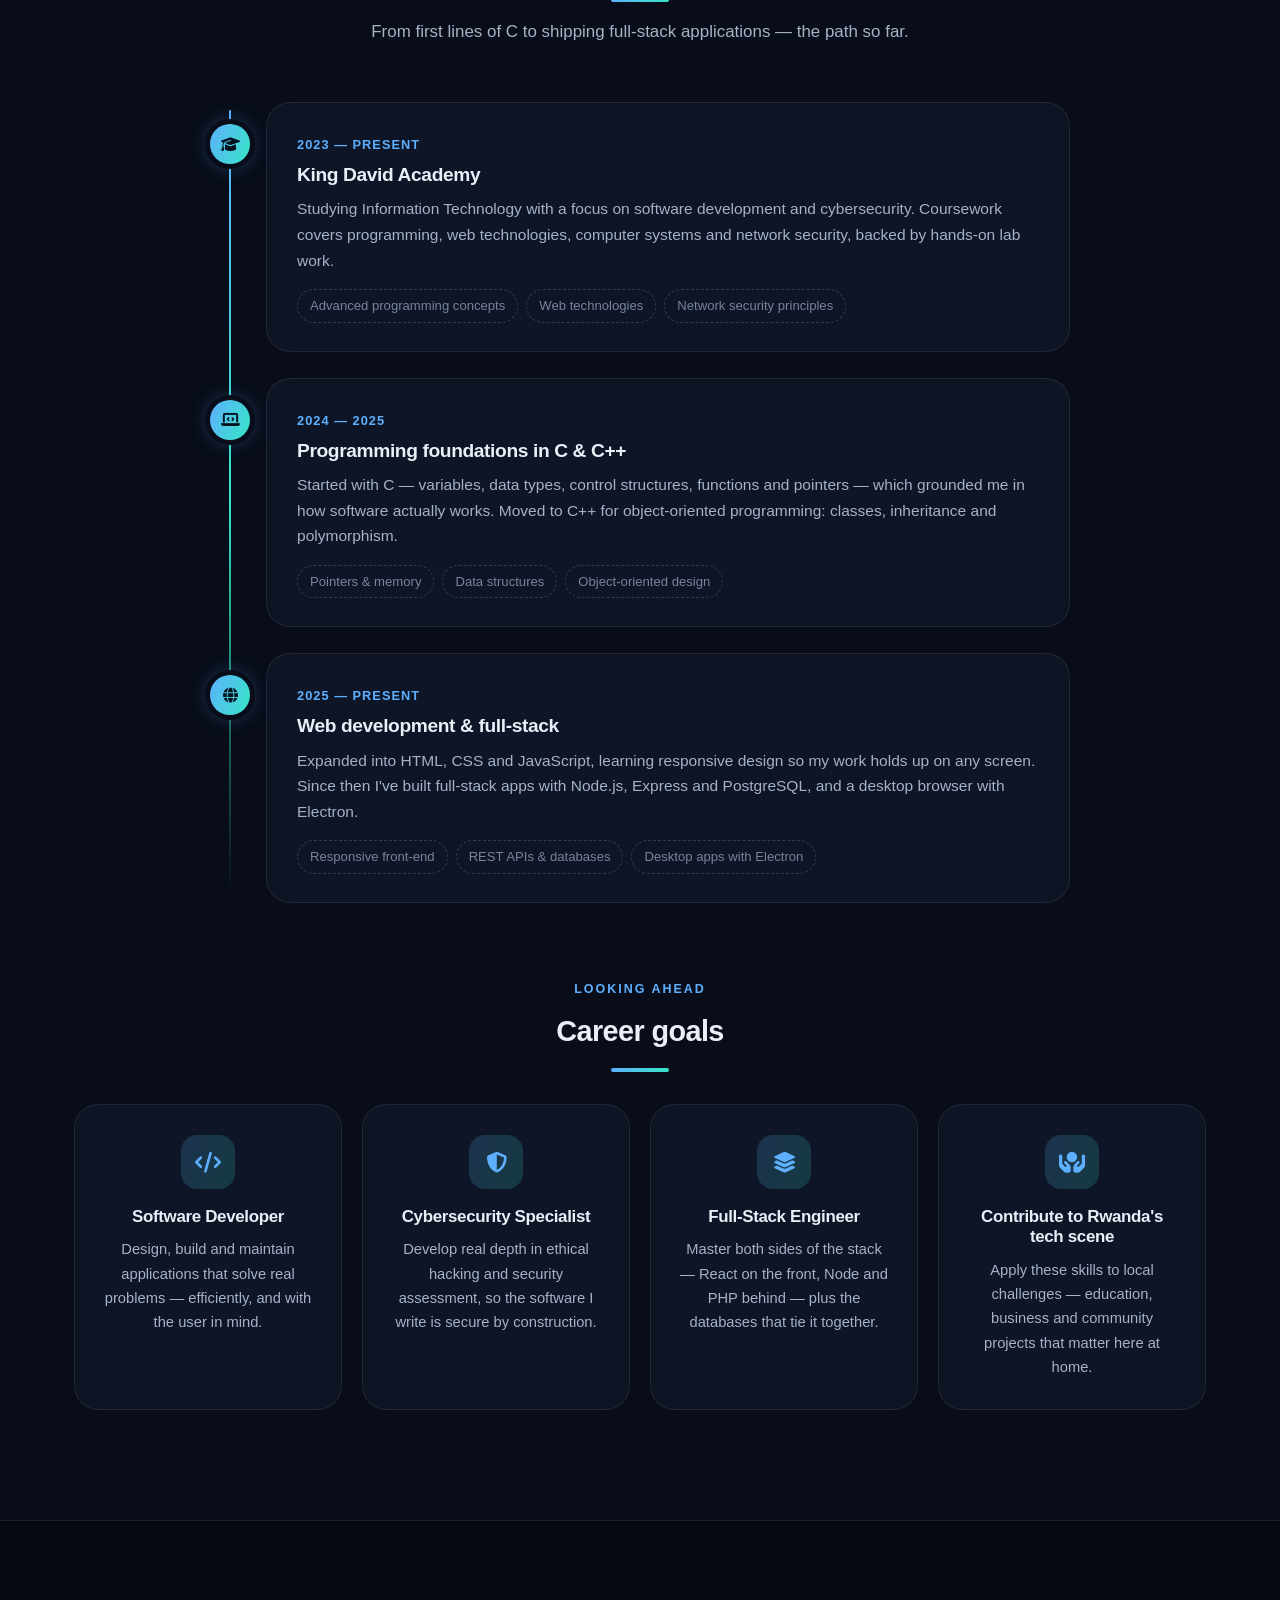
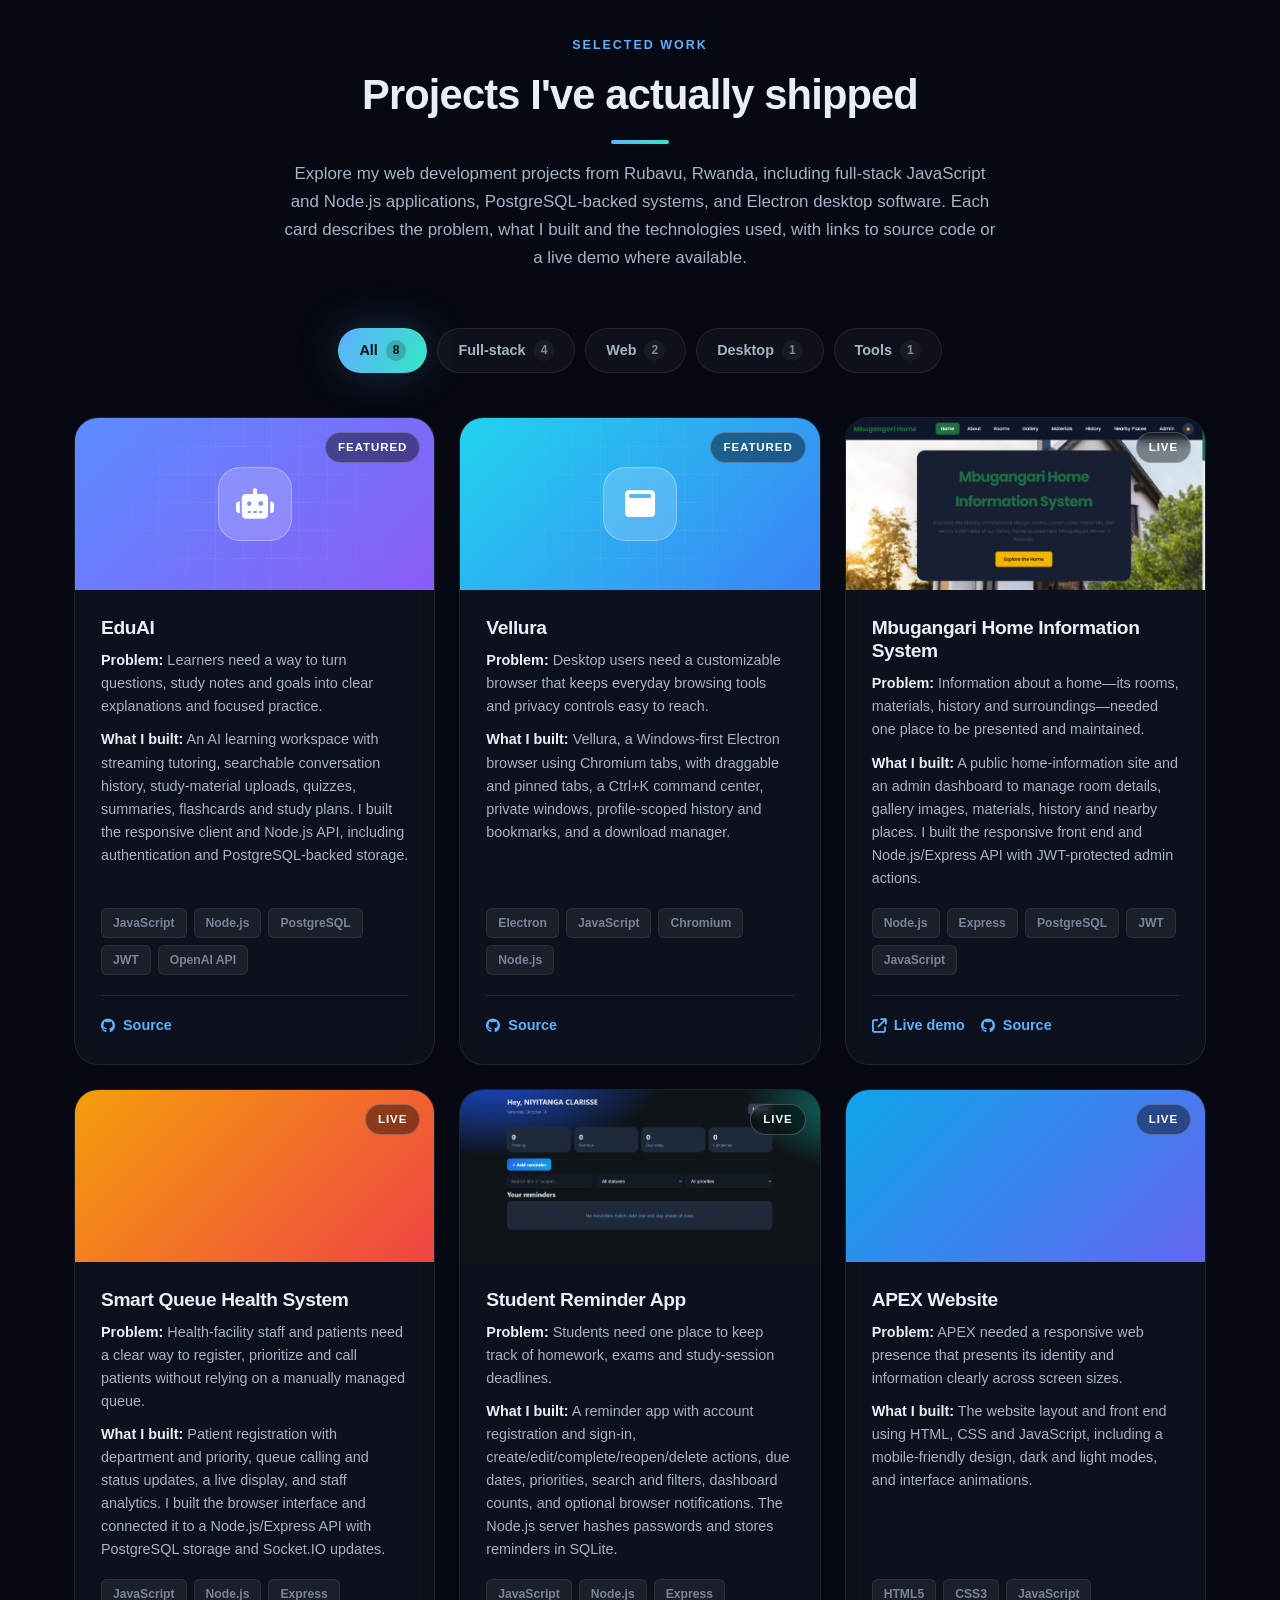
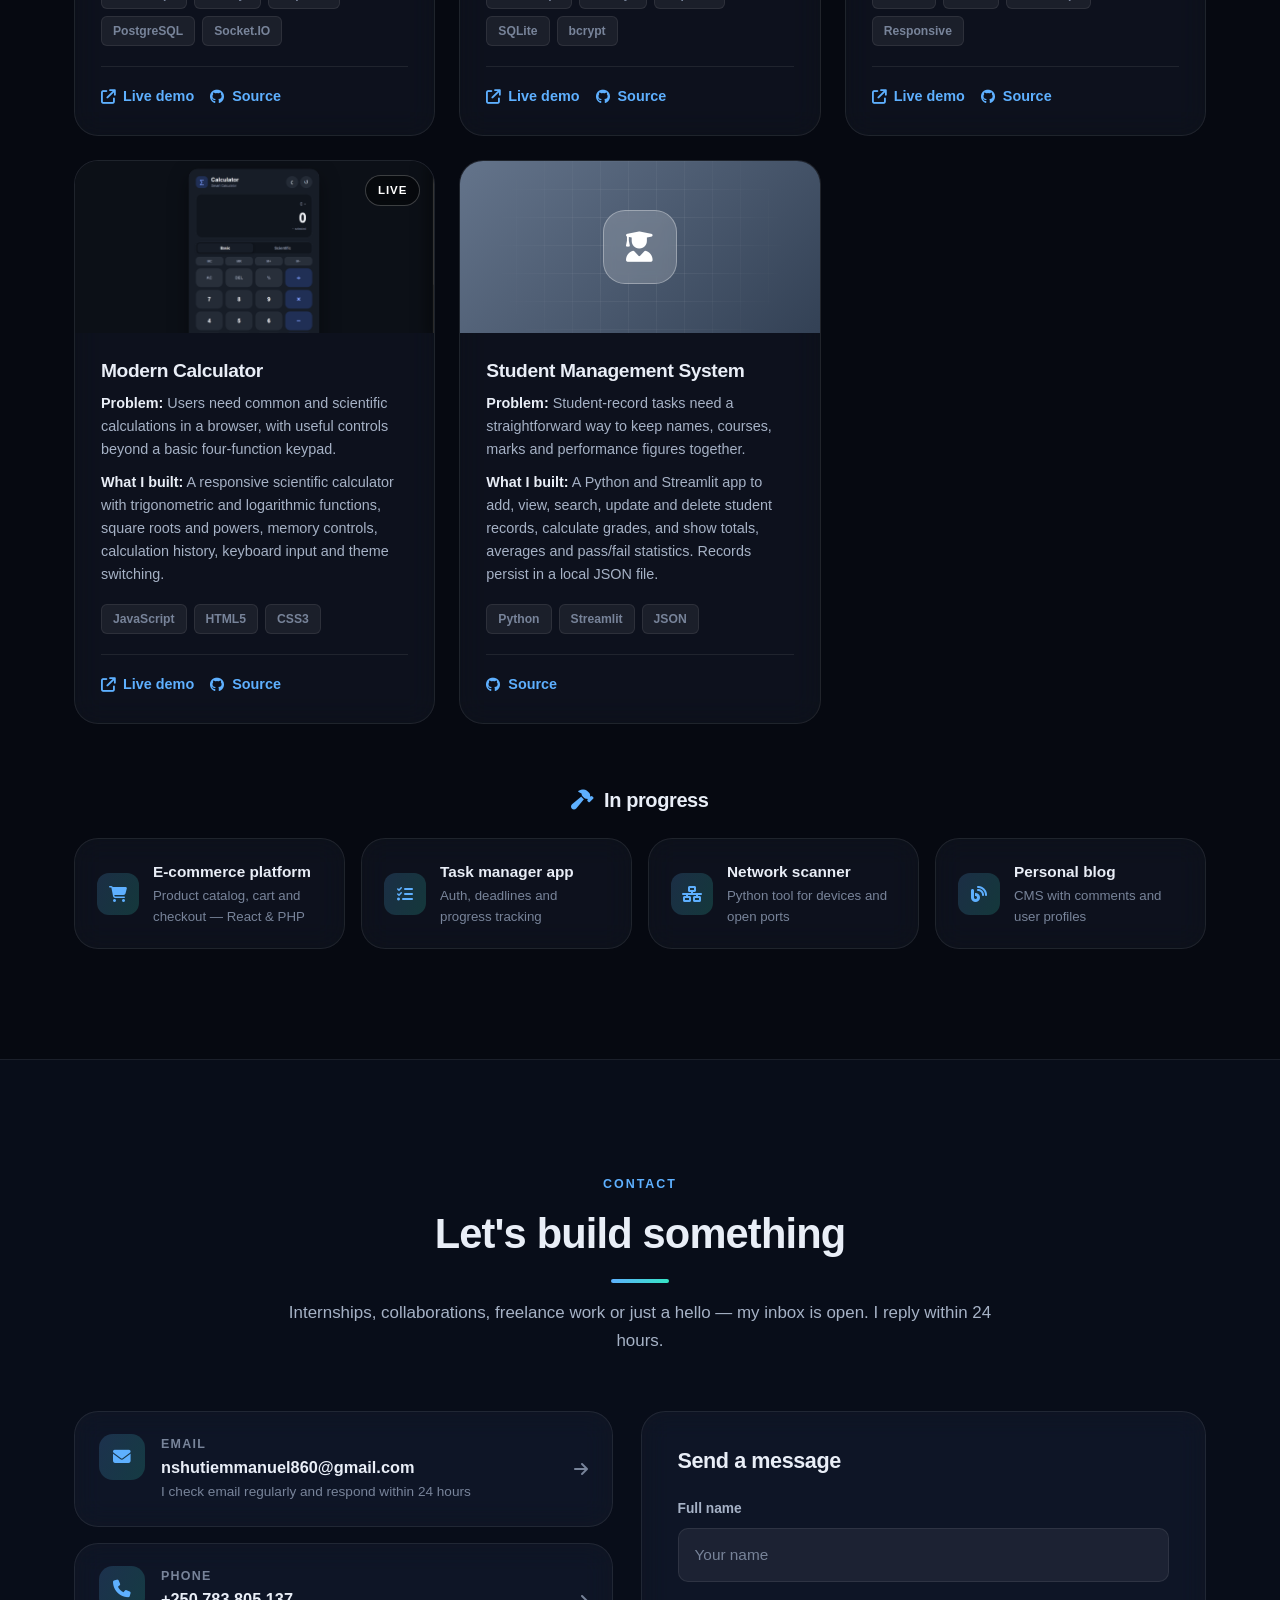
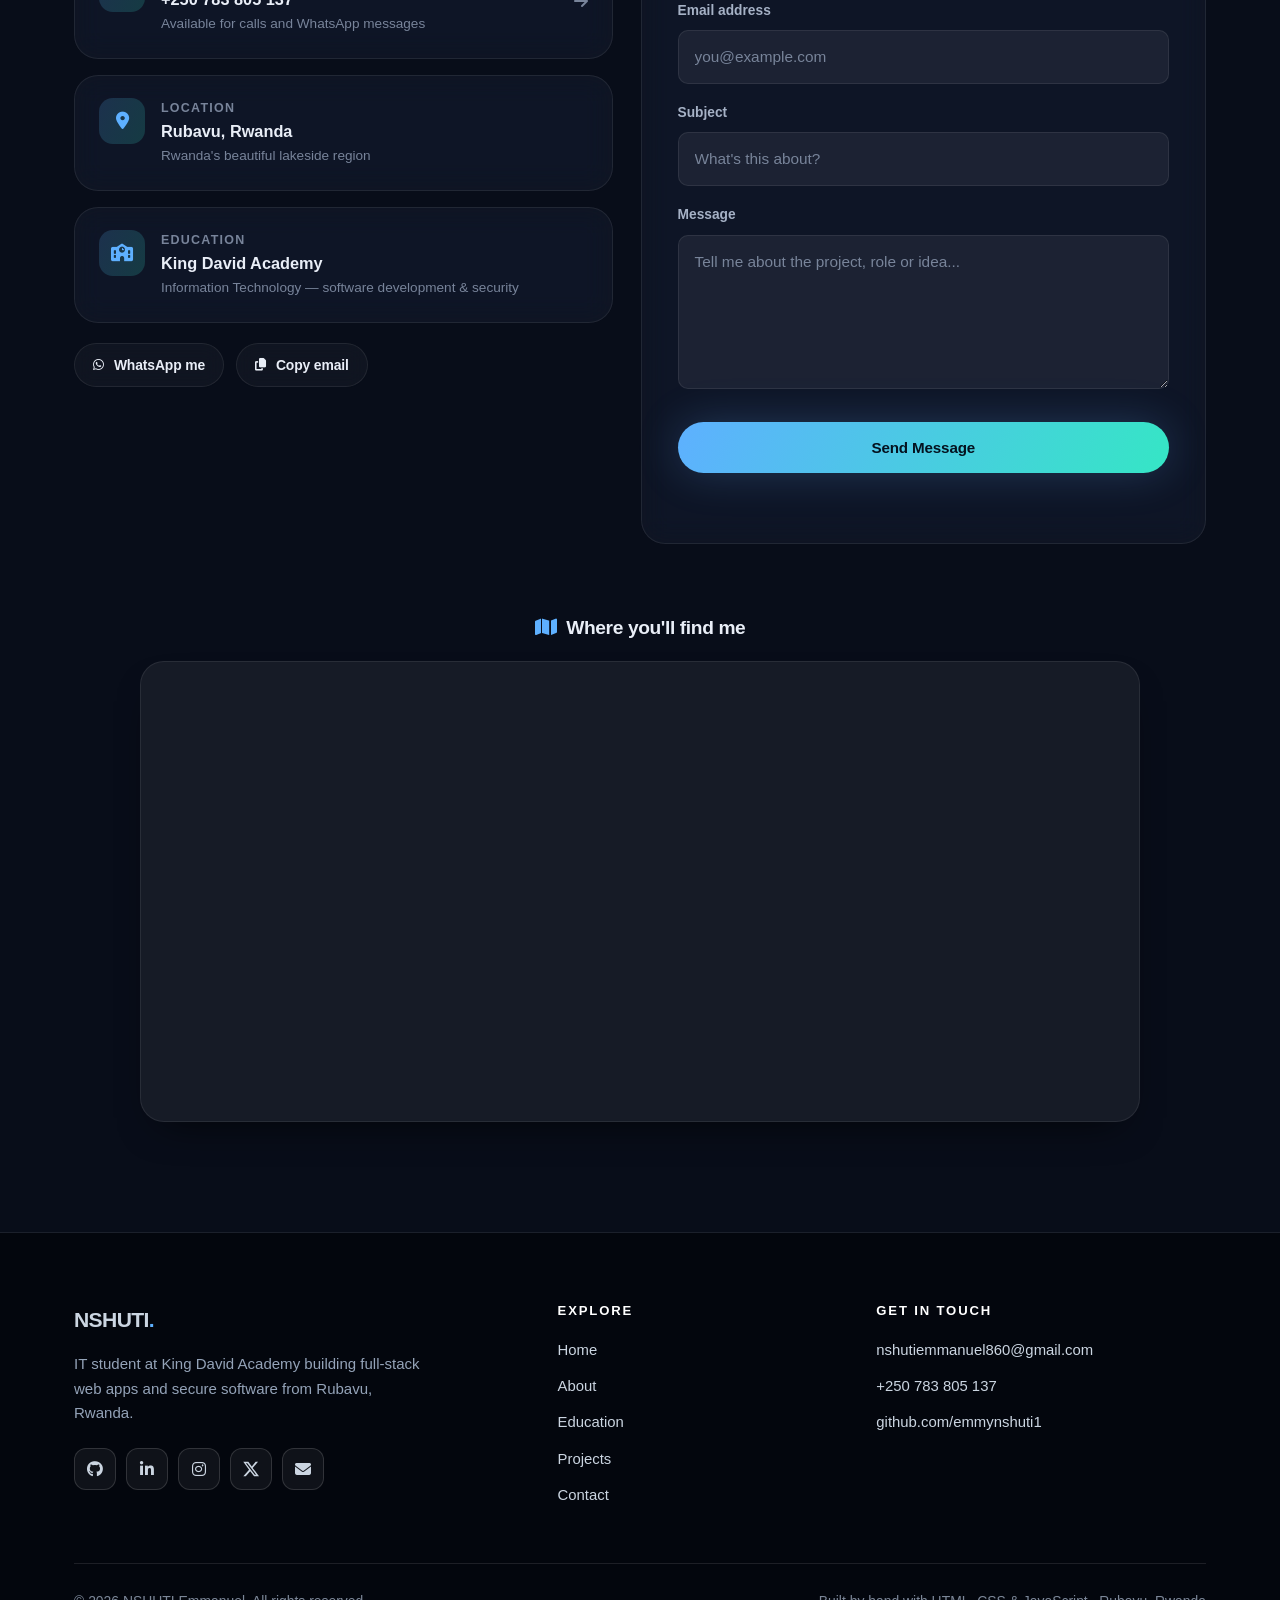
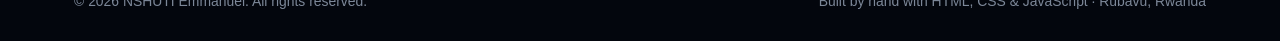
==== commit d5593a86: "made the website a web app" ====
--- a/index.html
+++ b/index.html
@@ -4,6 +4,7 @@
   <meta charset="UTF-8">
   <meta name="viewport" content="width=device-width, initial-scale=1">
   <title>NSHUTI | Nshuti Emmanuel, IT Student &amp; Software Developer</title>
+  <link rel="manifest" href="./manifest.webmanifest">
 
   <link rel="canonical" href="https://emmynshuti1.github.io/My-real-portfolio/">
   <meta name="description" content="Portfolio of Nshuti Emmanuel, an IT student and software developer in Rubavu, Rwanda, building JavaScript, Node.js and PostgreSQL web apps and Electron desktop software.">
@@ -11,6 +12,9 @@
   <meta name="robots" content="index, follow, max-image-preview:large">
   <meta name="theme-color" content="#060911">
   <meta name="color-scheme" content="dark light">
+  <meta name="apple-mobile-web-app-capable" content="yes">
+  <meta name="apple-mobile-web-app-title" content="NSHUTI">
+  <meta name="apple-mobile-web-app-status-bar-style" content="black-translucent">
 
   <!-- Search engine verification -->
   <meta name="google-site-verification" content="kGfA3MHKVGuGYzsDIcoSCHYMGx5rGsUX6TN0emBrEao">
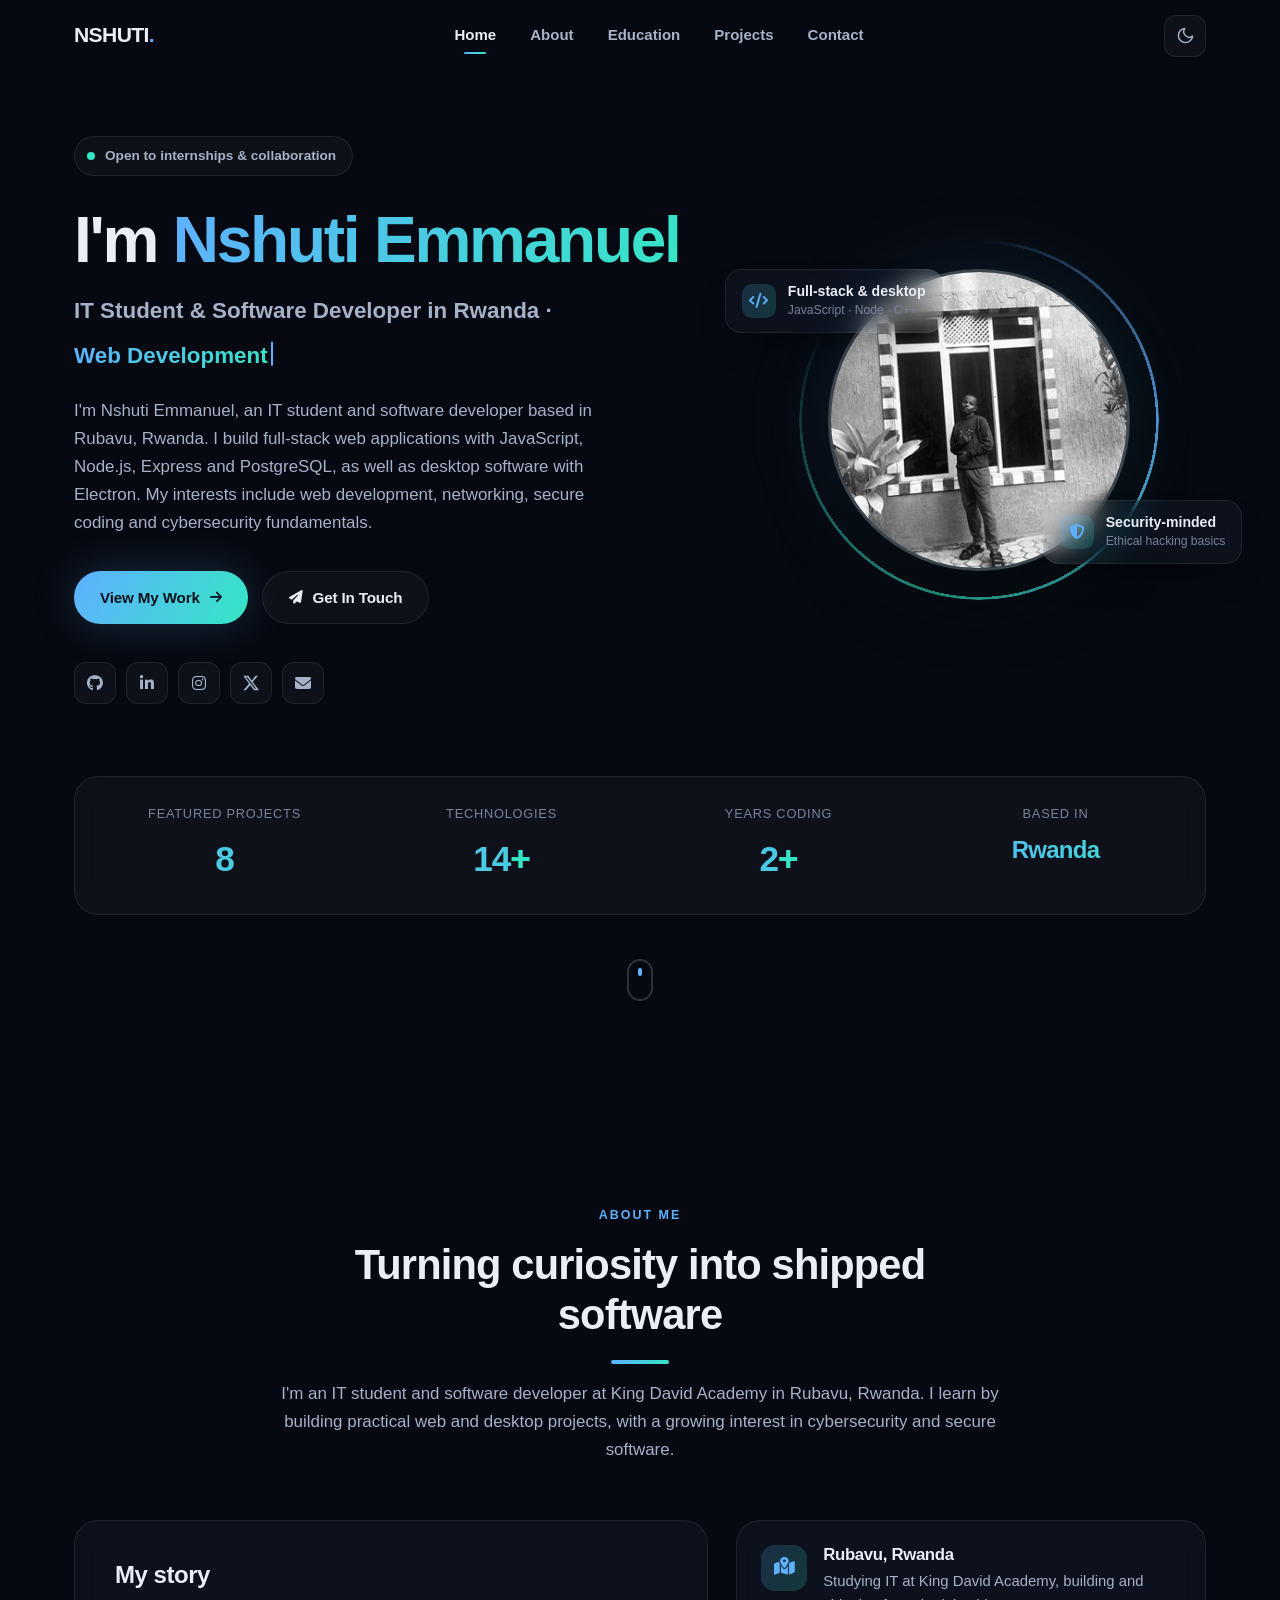
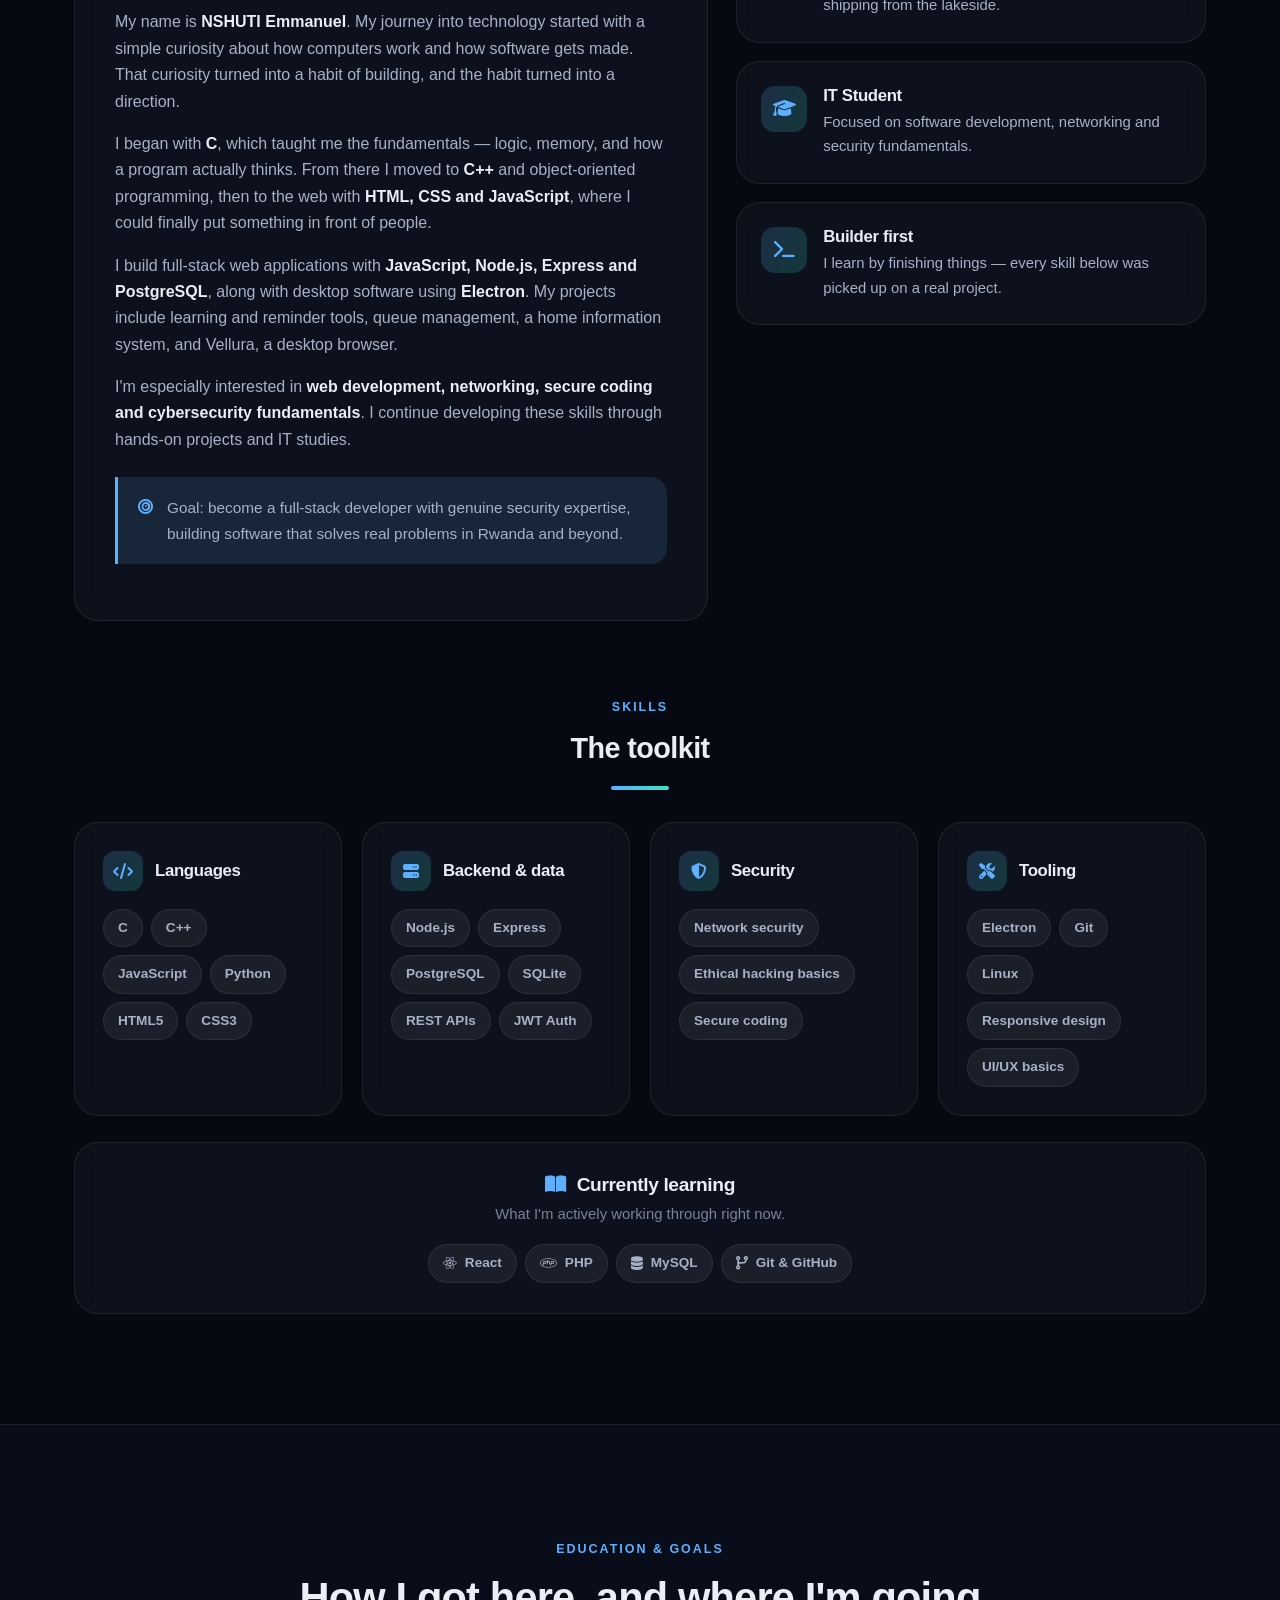
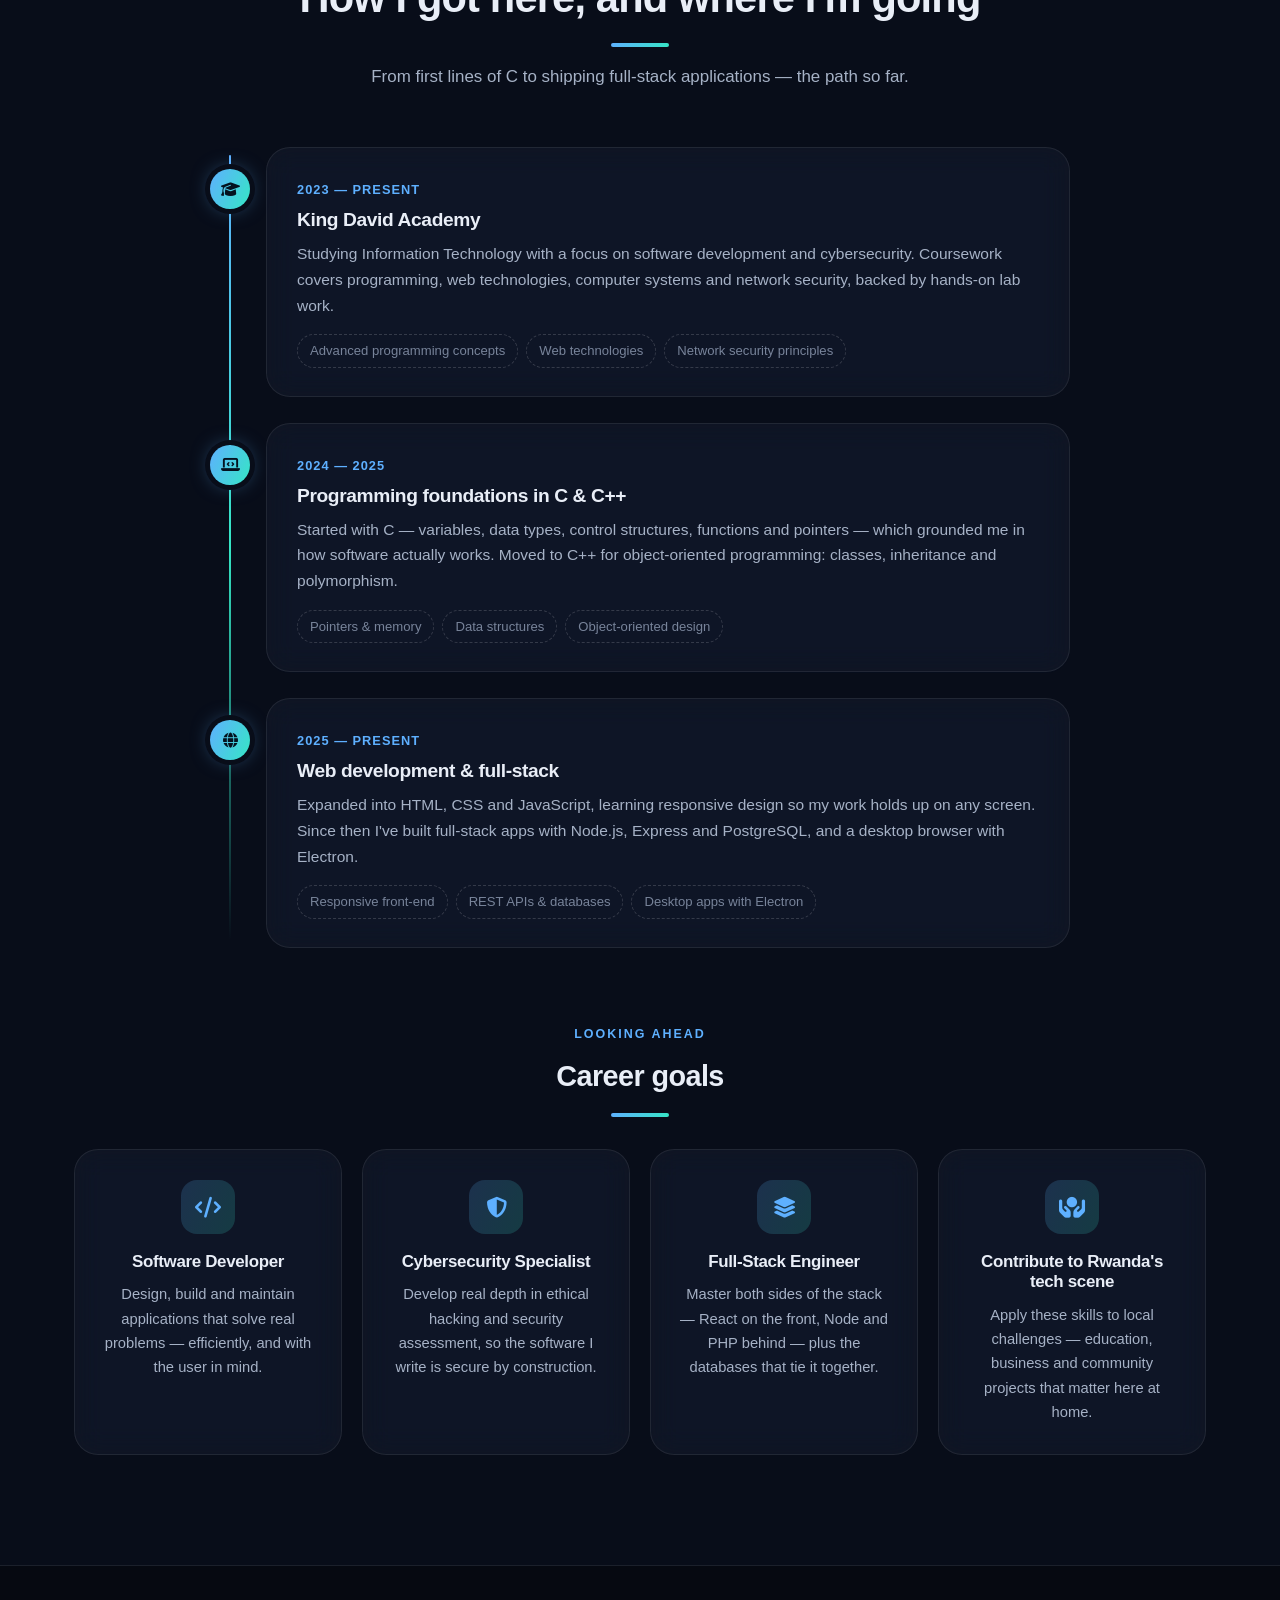
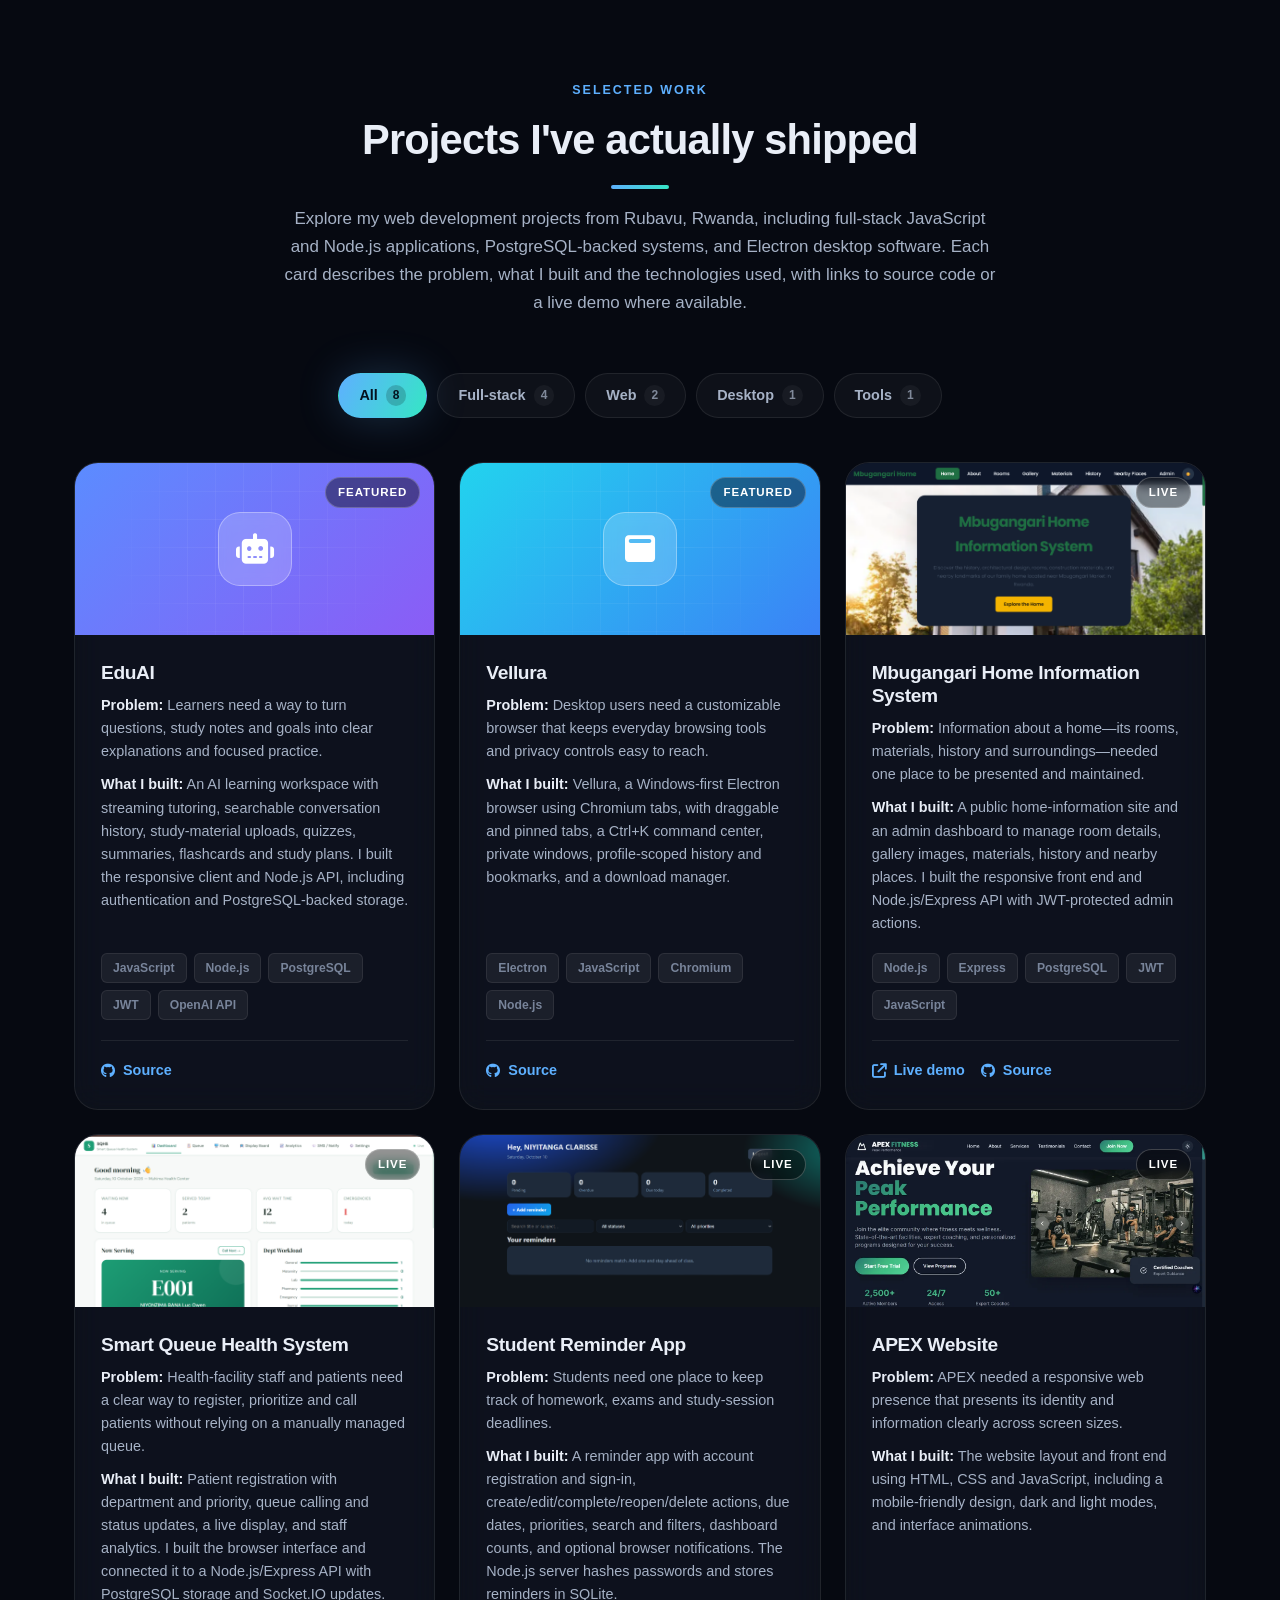
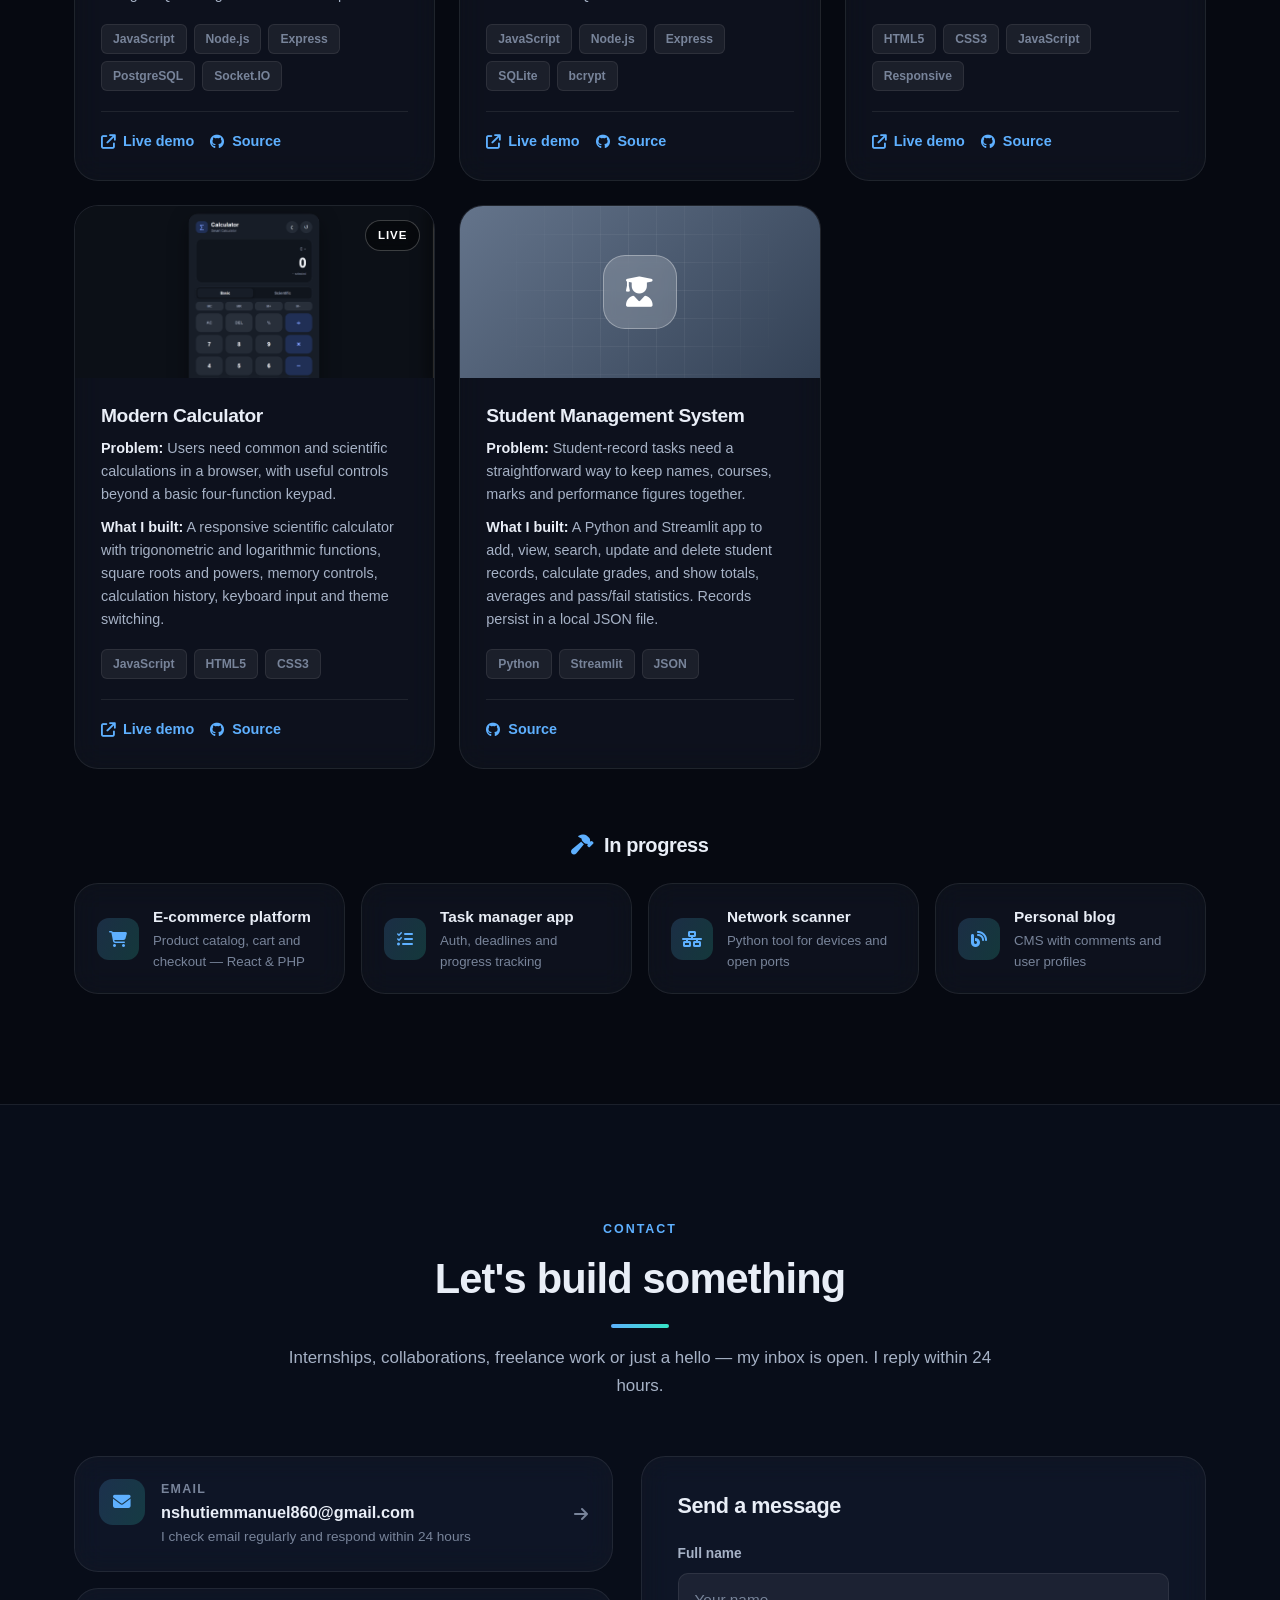
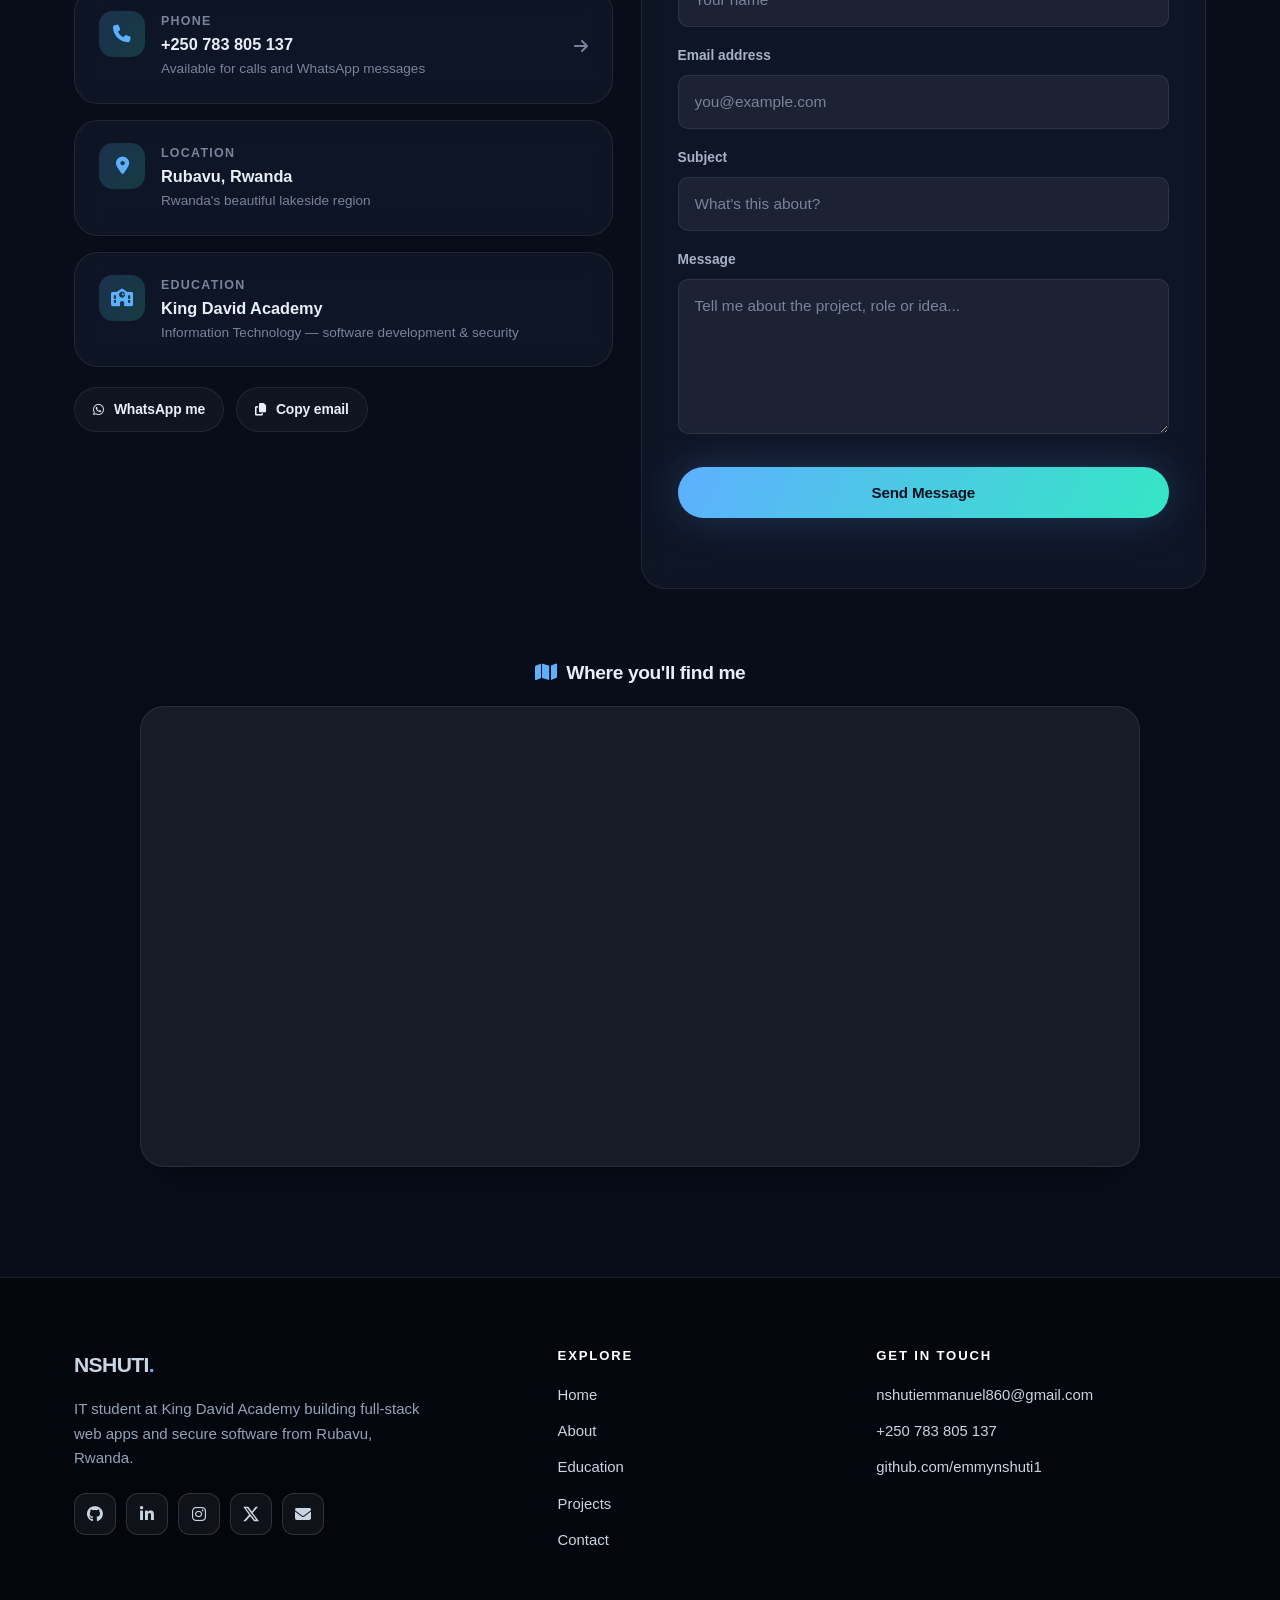
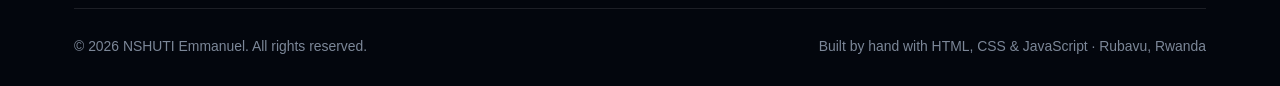
==== commit e4761050: "chc" ====
--- a/index.html
+++ b/index.html
@@ -764,13 +764,7 @@
 
           <div class="contact-form card-glass" data-reveal data-reveal-delay="100">
             <h3>Send a message</h3>
-            <form id="messageForm" action="https://formsubmit.co/nshutiemmanuel860@gmail.com" method="POST" novalidate>
-              <!-- Formsubmit configuration -->
-              <input type="hidden" name="_subject" value="New portfolio message — Nshuti Emmanuel">
-              <input type="hidden" name="_template" value="table">
-              <input type="hidden" name="_captcha" value="false">
-              <input type="text" name="_honey" class="hp-field" tabindex="-1" autocomplete="off" aria-hidden="true">
-
+            <form id="messageForm" novalidate>
               <div class="field">
                 <label for="name">Full name</label>
                 <input type="text" id="name" name="name" class="input" placeholder="Your name" autocomplete="name" required>
--- a/style.css
+++ b/style.css
@@ -1134,8 +1134,6 @@
 
 .contact-form { padding: 36px; }
 .contact-form h3 { font-size: 1.35rem; margin-bottom: 24px; }
-
-.hp-field { position: absolute; left: -9999px; width: 1px; height: 1px; opacity: 0; }
 
 .field { margin-bottom: 18px; }
 .field label {
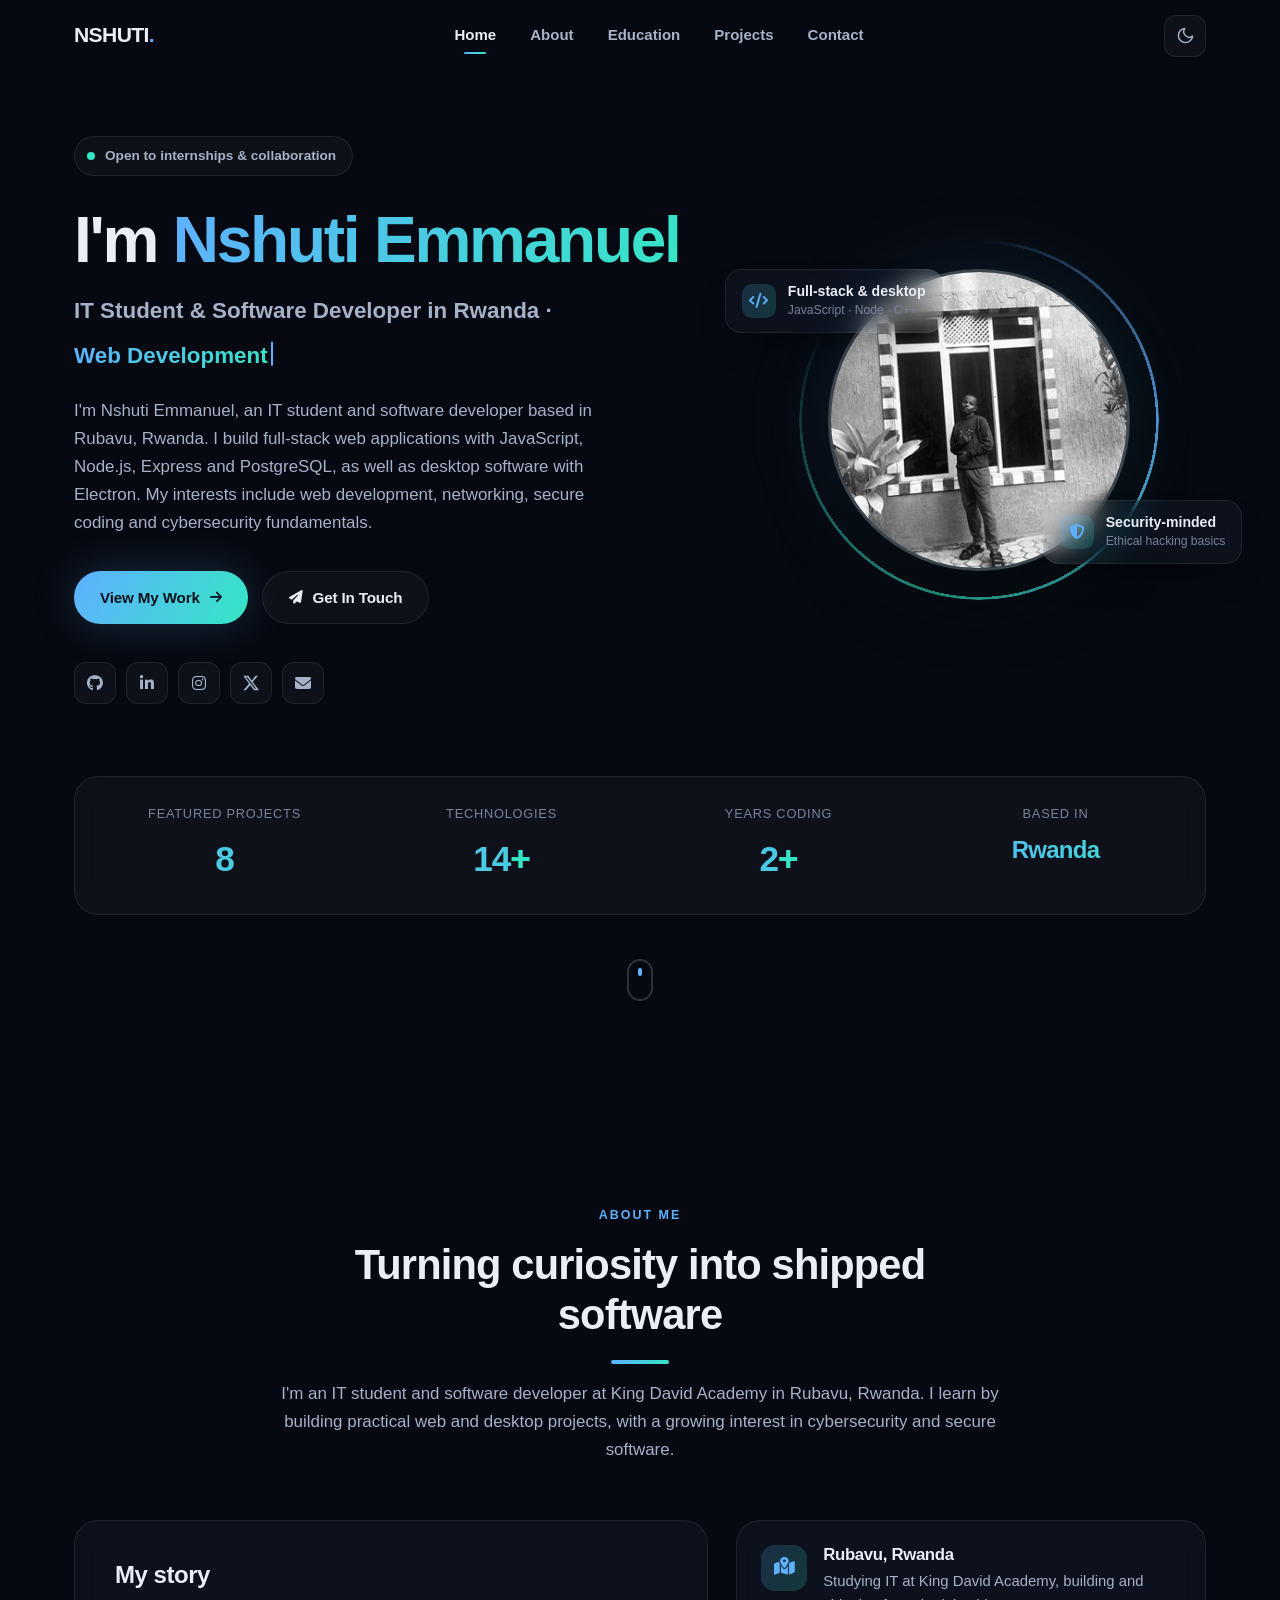
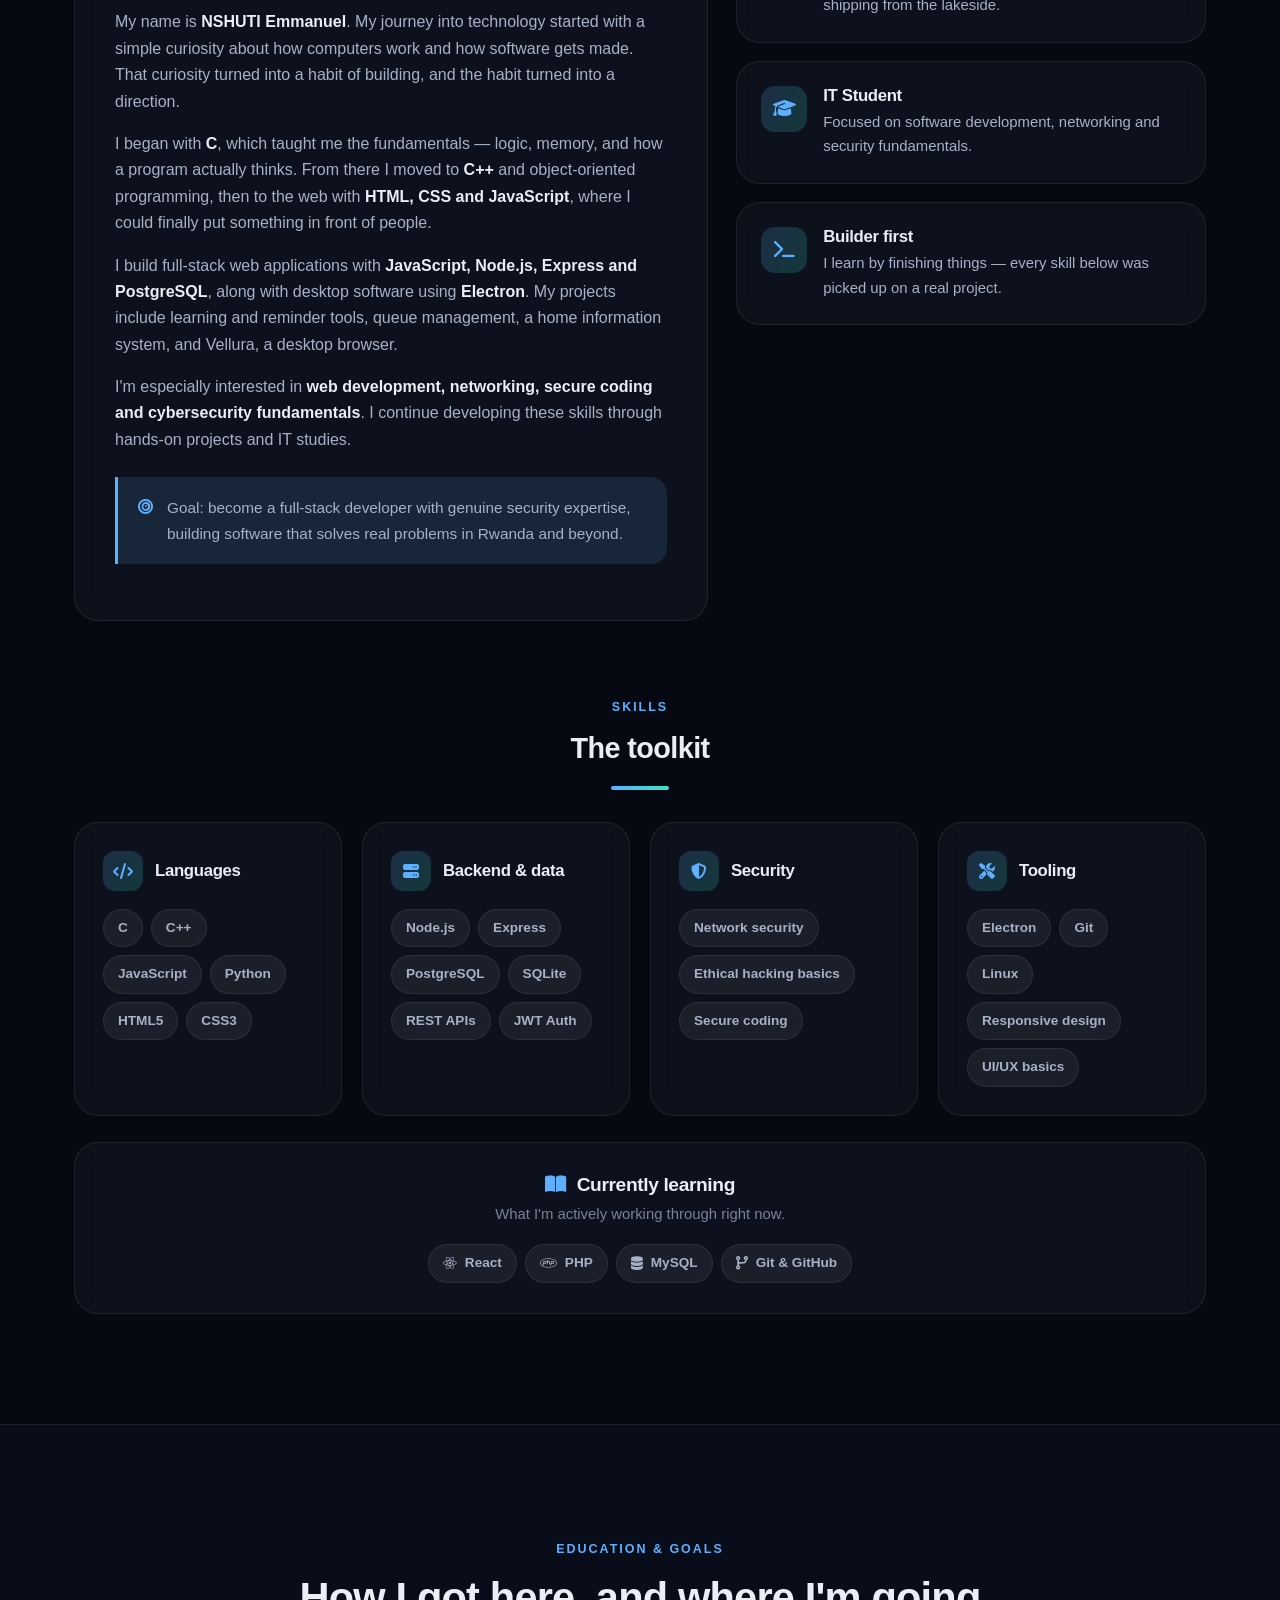
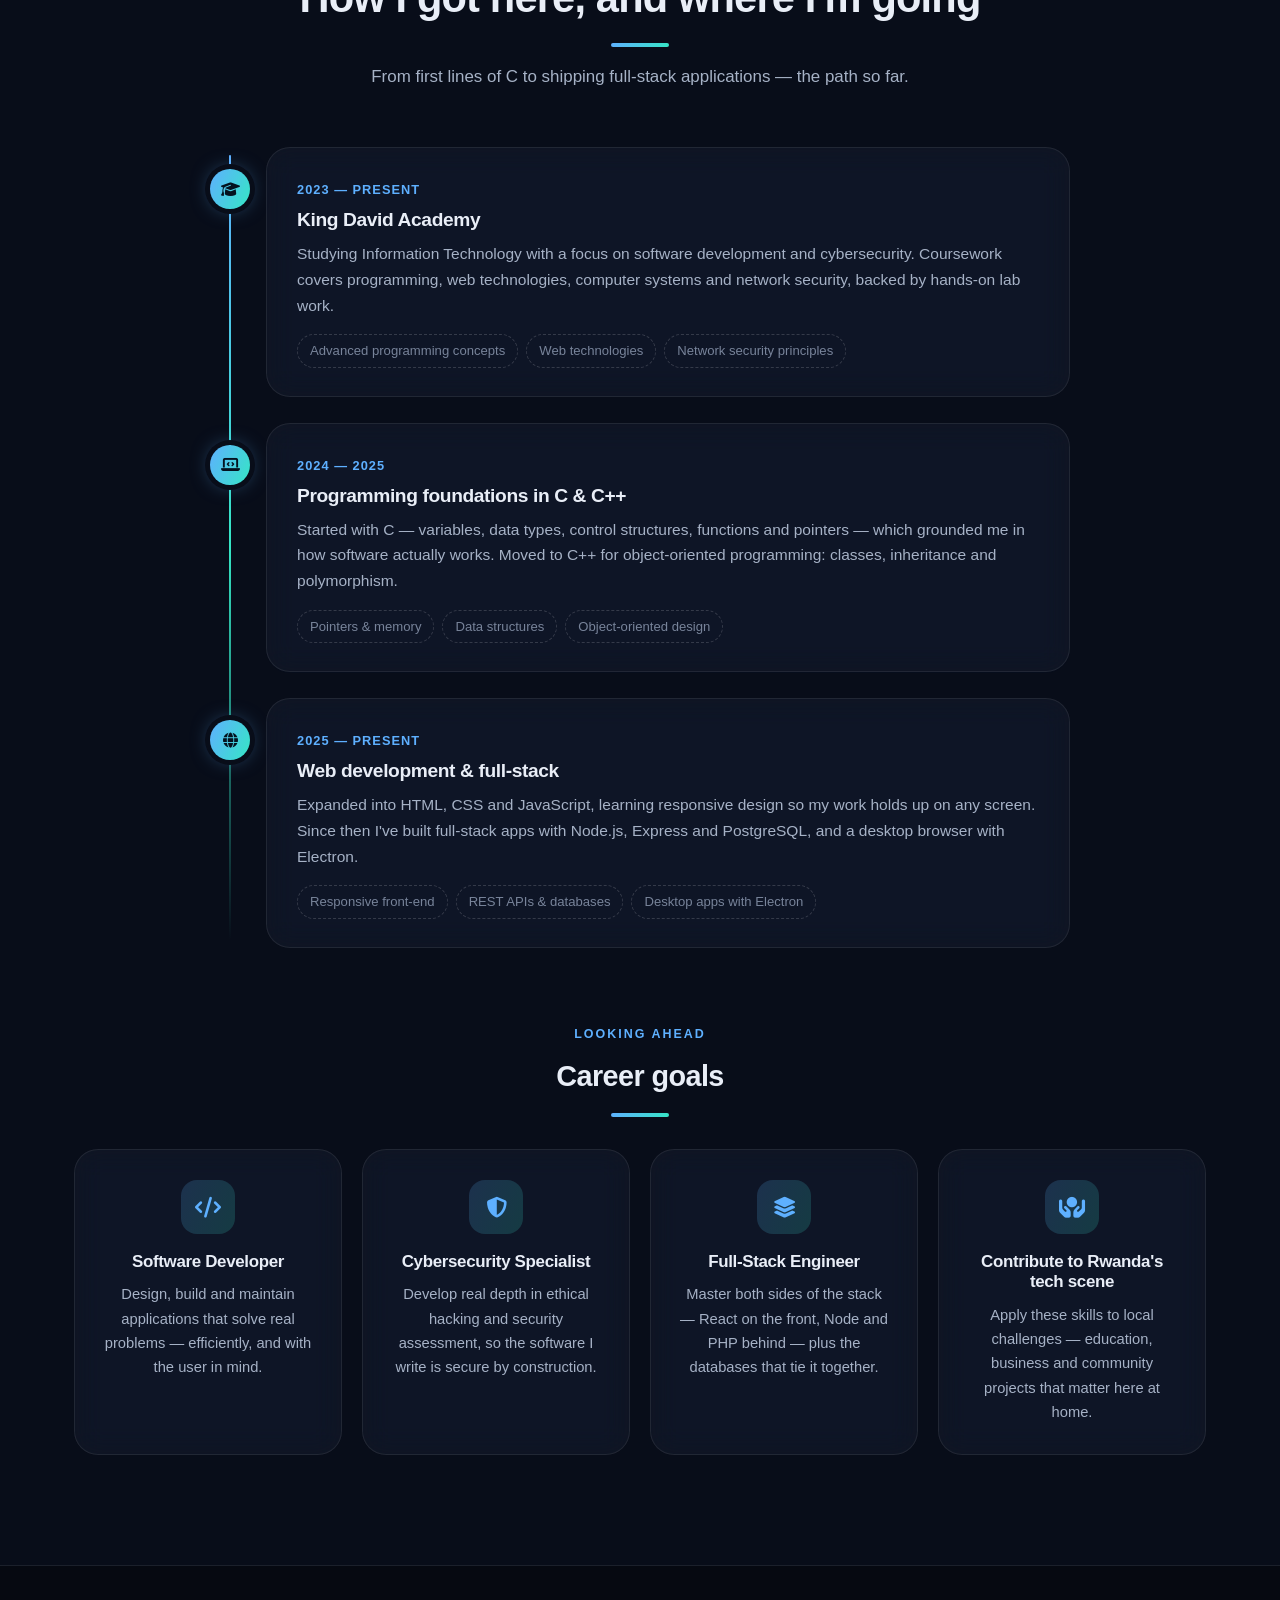
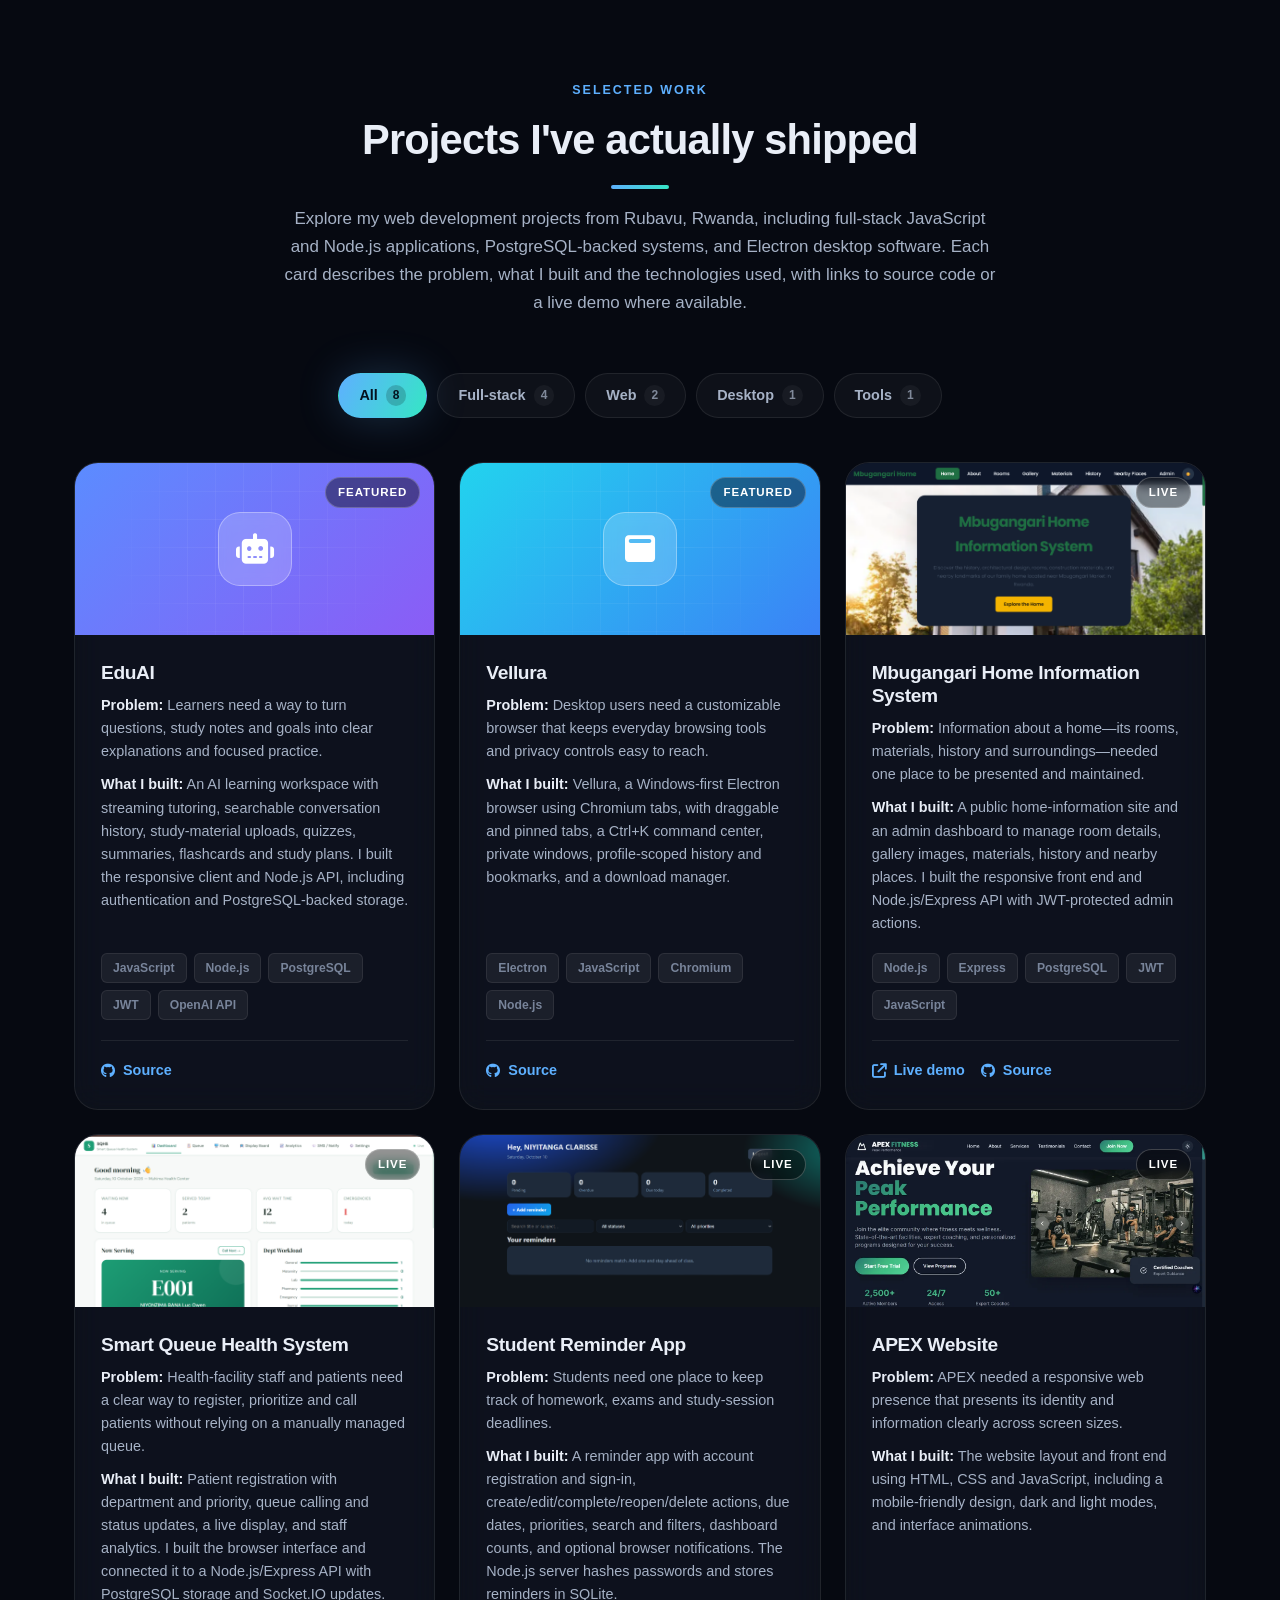
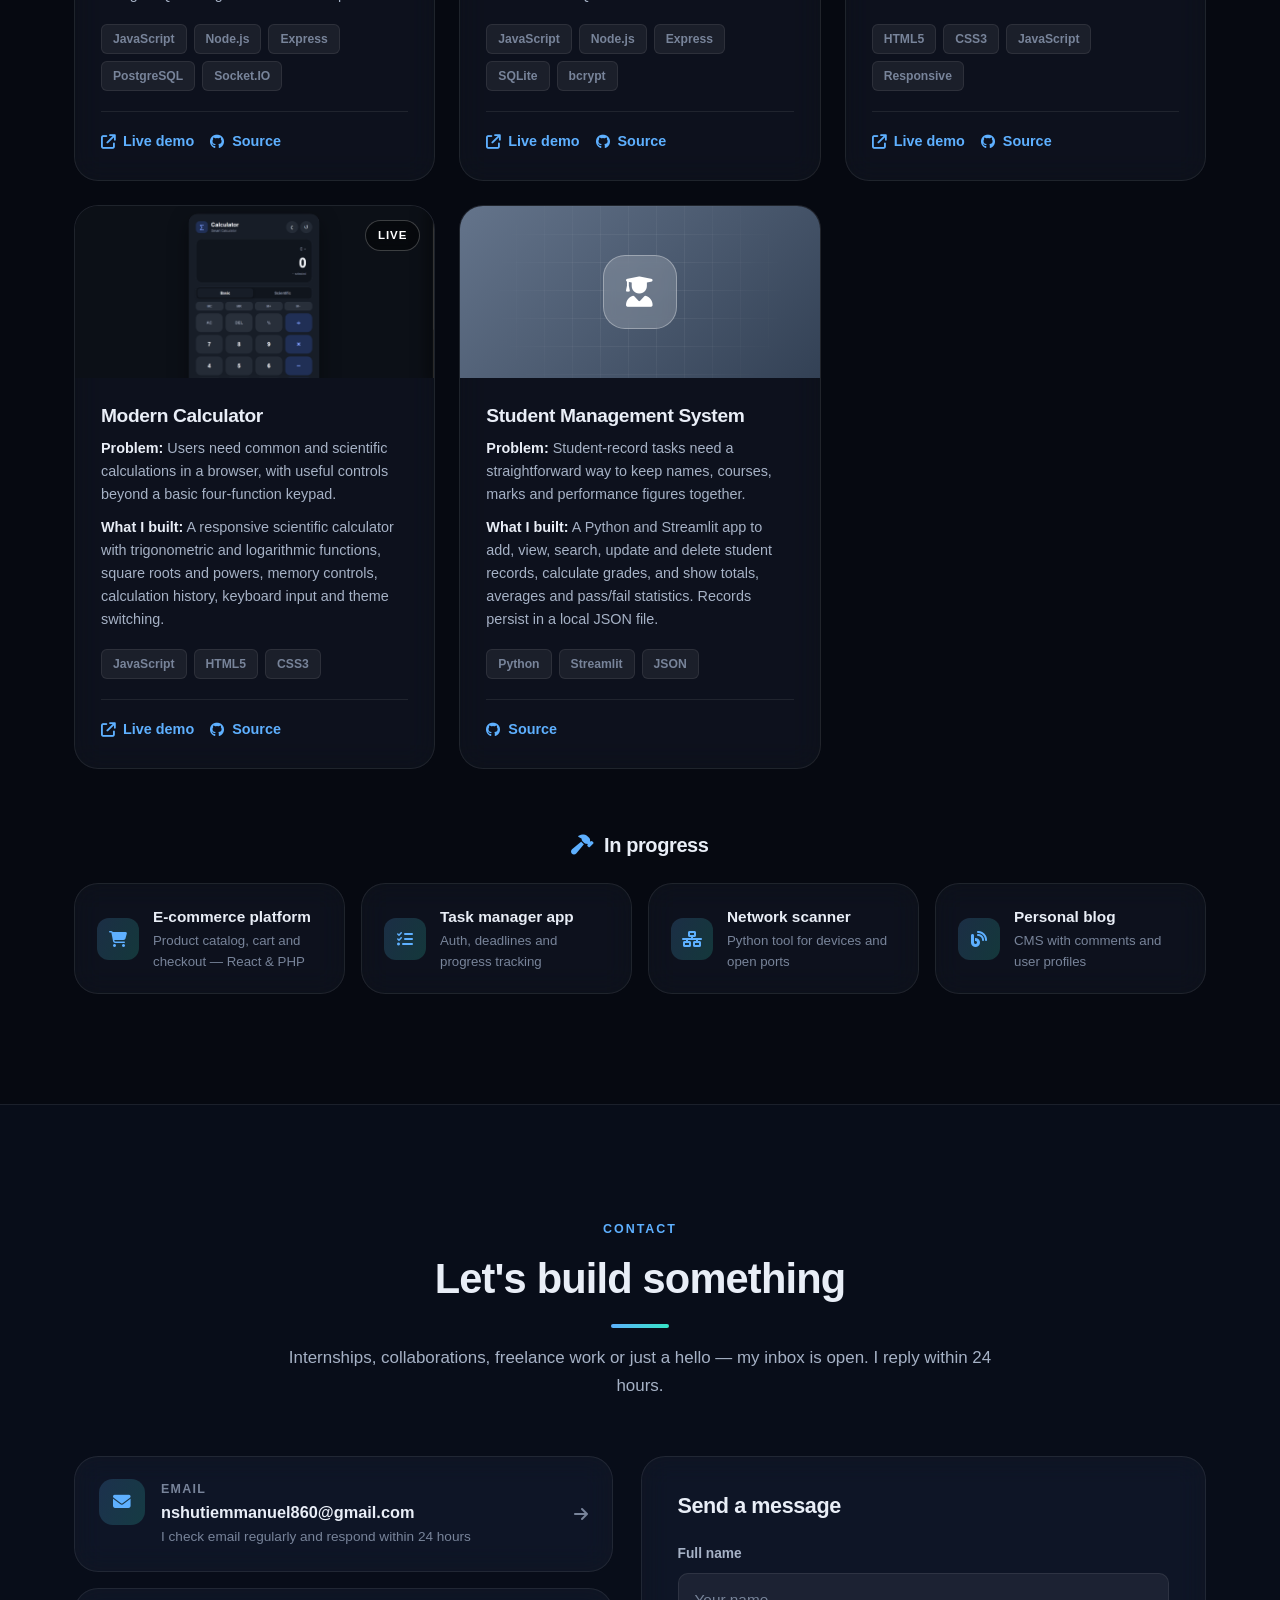
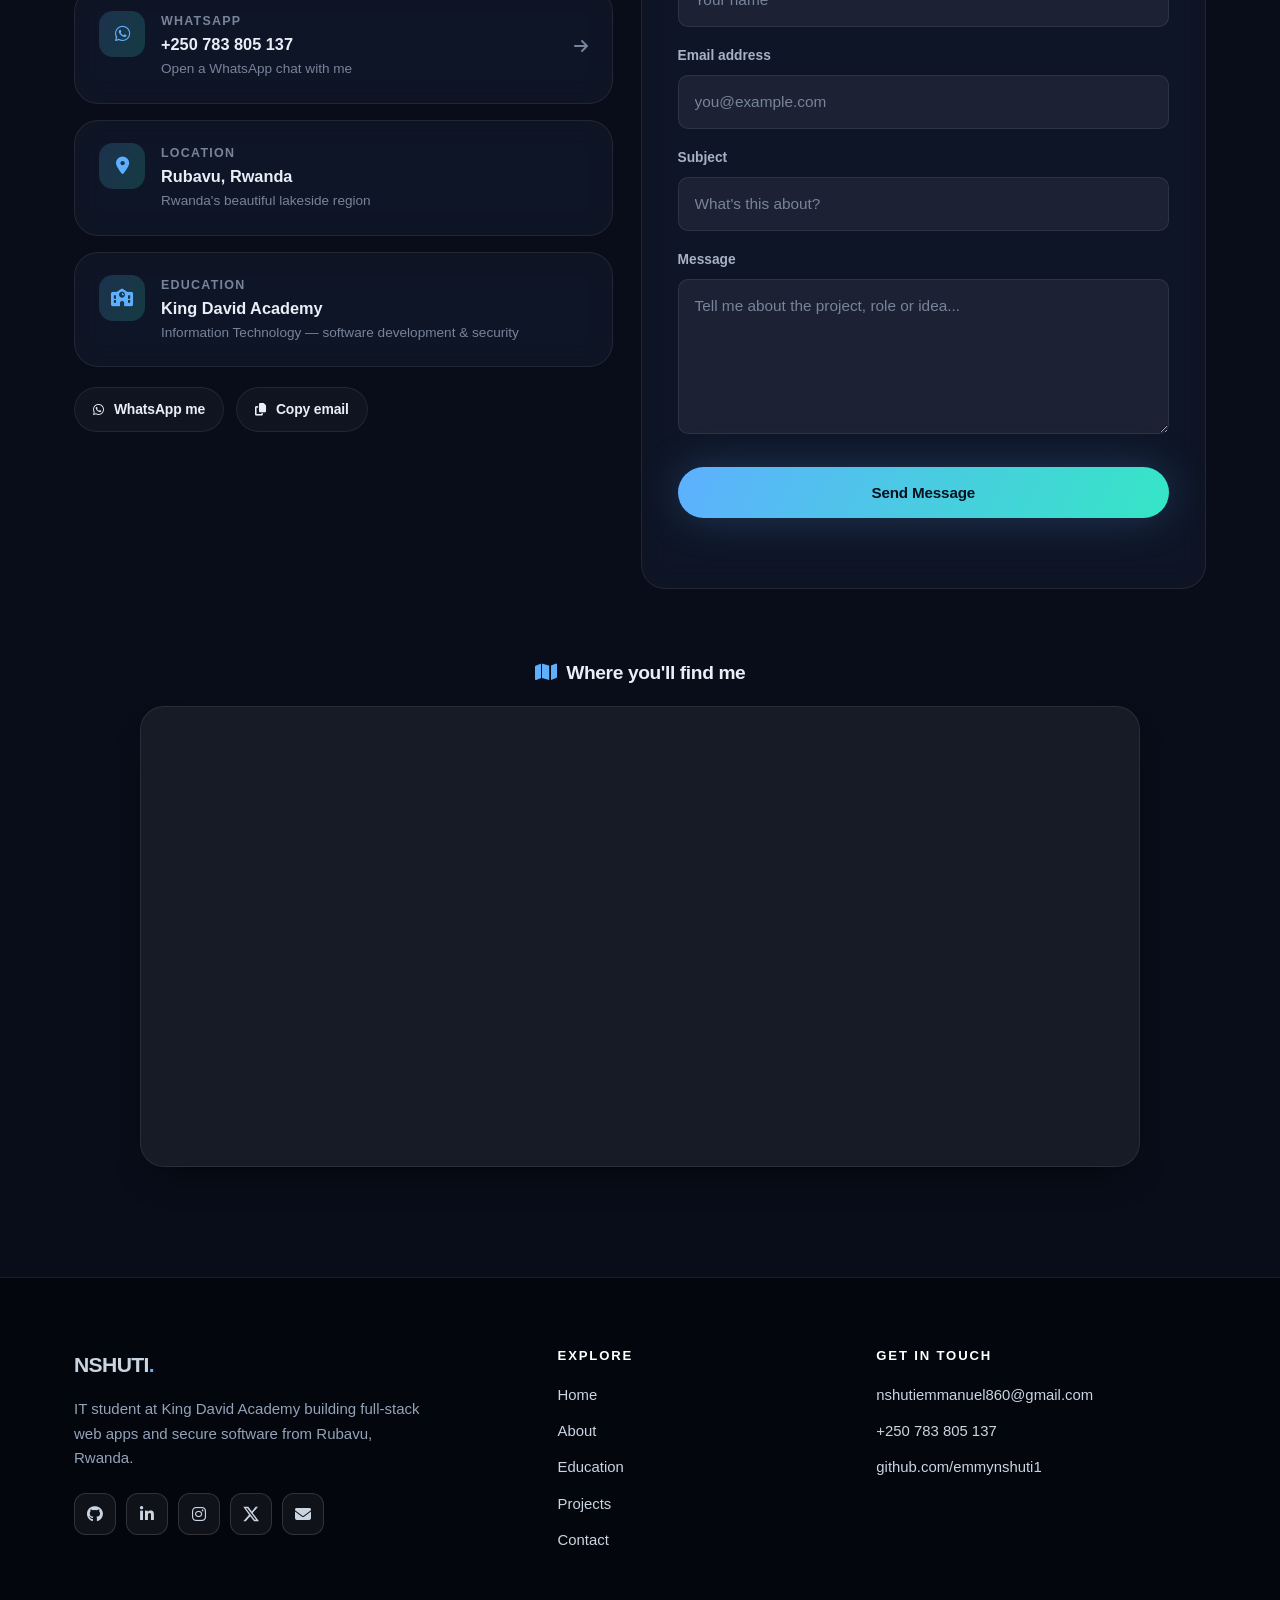
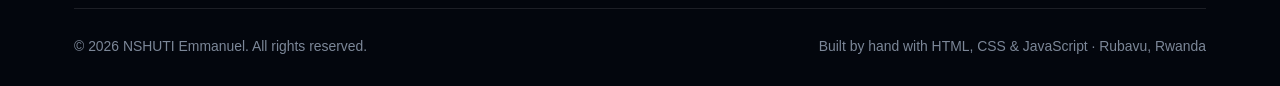
==== commit ae558f5b: "chc" ====
--- a/index.html
+++ b/index.html
@@ -726,12 +726,12 @@
               <i class="fas fa-arrow-right contact-arrow" aria-hidden="true"></i>
             </a>
 
-            <a class="contact-item card-glass" href="tel:+250783805137" data-reveal data-reveal-delay="60">
-              <span class="contact-icon"><i class="fas fa-phone" aria-hidden="true"></i></span>
+            <a class="contact-item card-glass" href="https://wa.me/250783805137" target="_blank" rel="noopener noreferrer" data-reveal data-reveal-delay="60">
+              <span class="contact-icon"><i class="fab fa-whatsapp" aria-hidden="true"></i></span>
               <span class="contact-text">
-                <strong>Phone</strong>
+                <strong>WhatsApp</strong>
                 <span class="contact-value">+250 783 805 137</span>
-                <small>Available for calls and WhatsApp messages</small>
+                <small>Open a WhatsApp chat with me</small>
               </span>
               <i class="fas fa-arrow-right contact-arrow" aria-hidden="true"></i>
             </a>
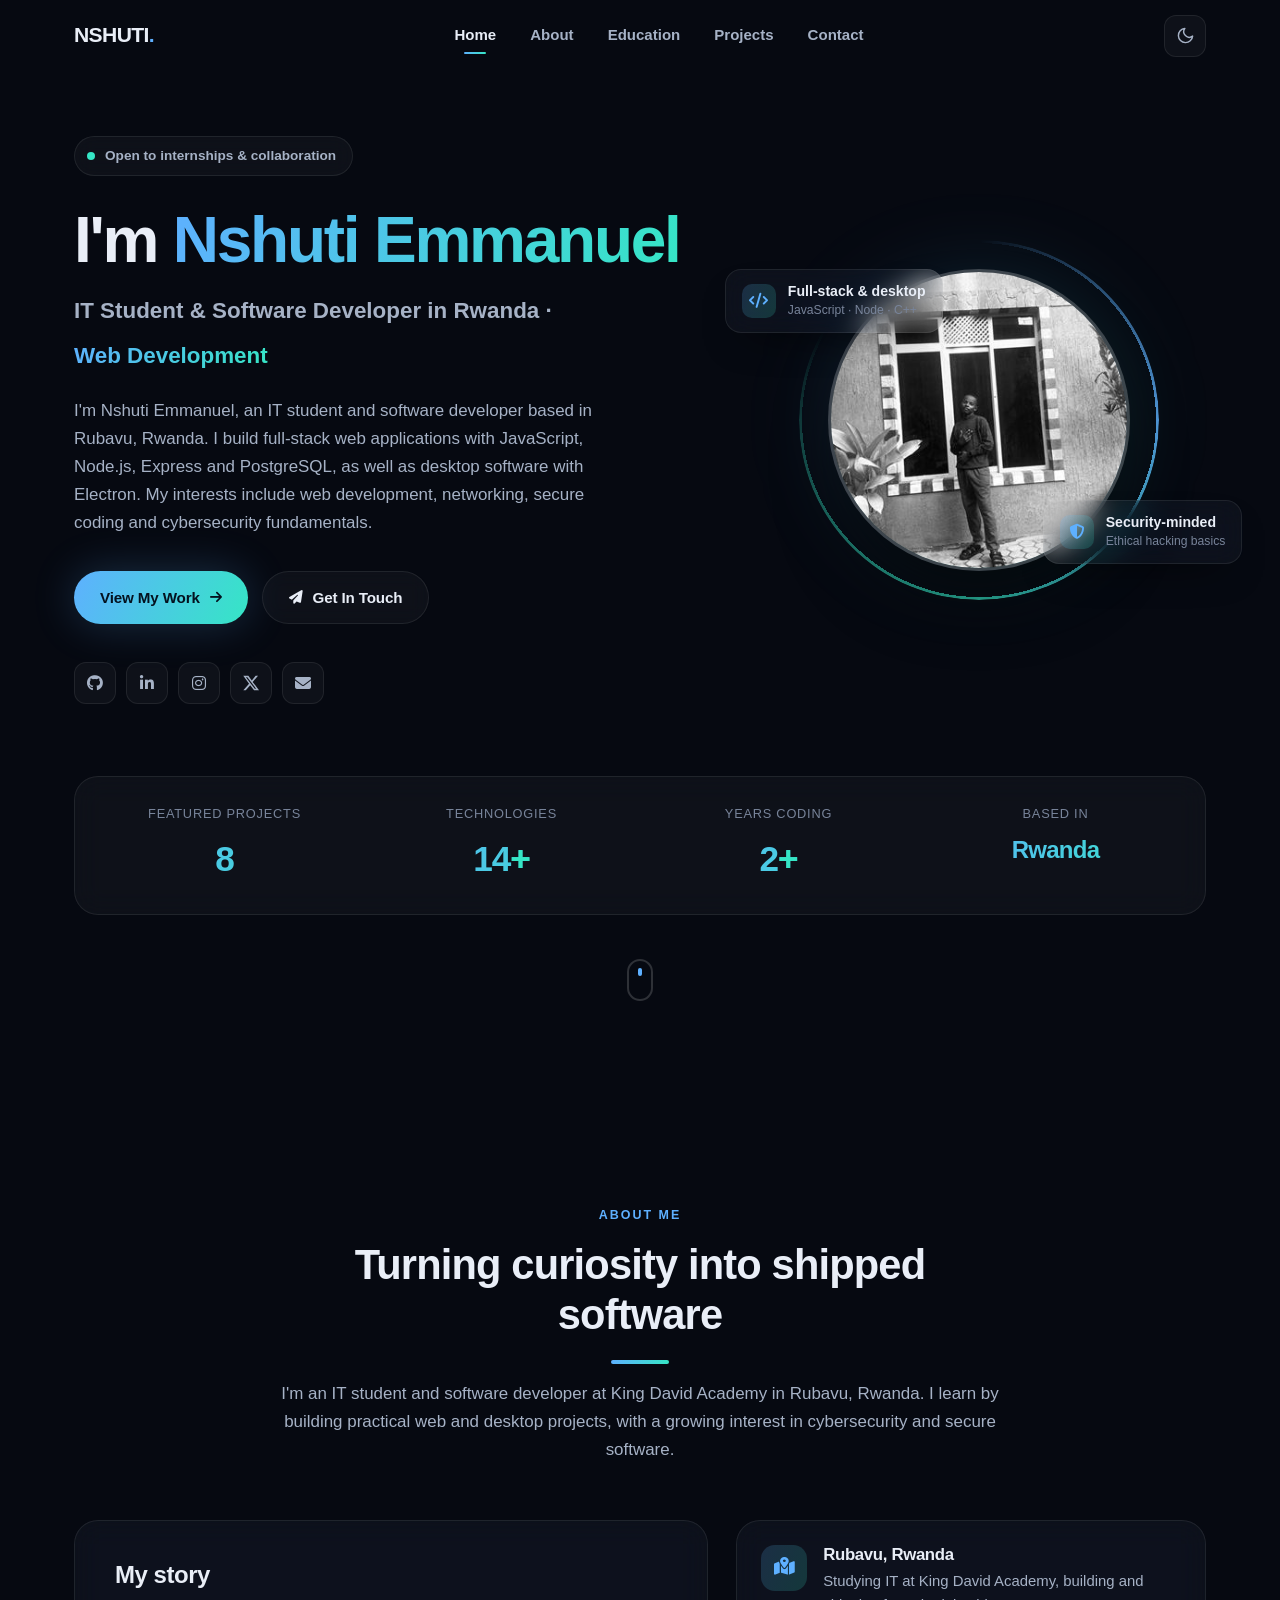
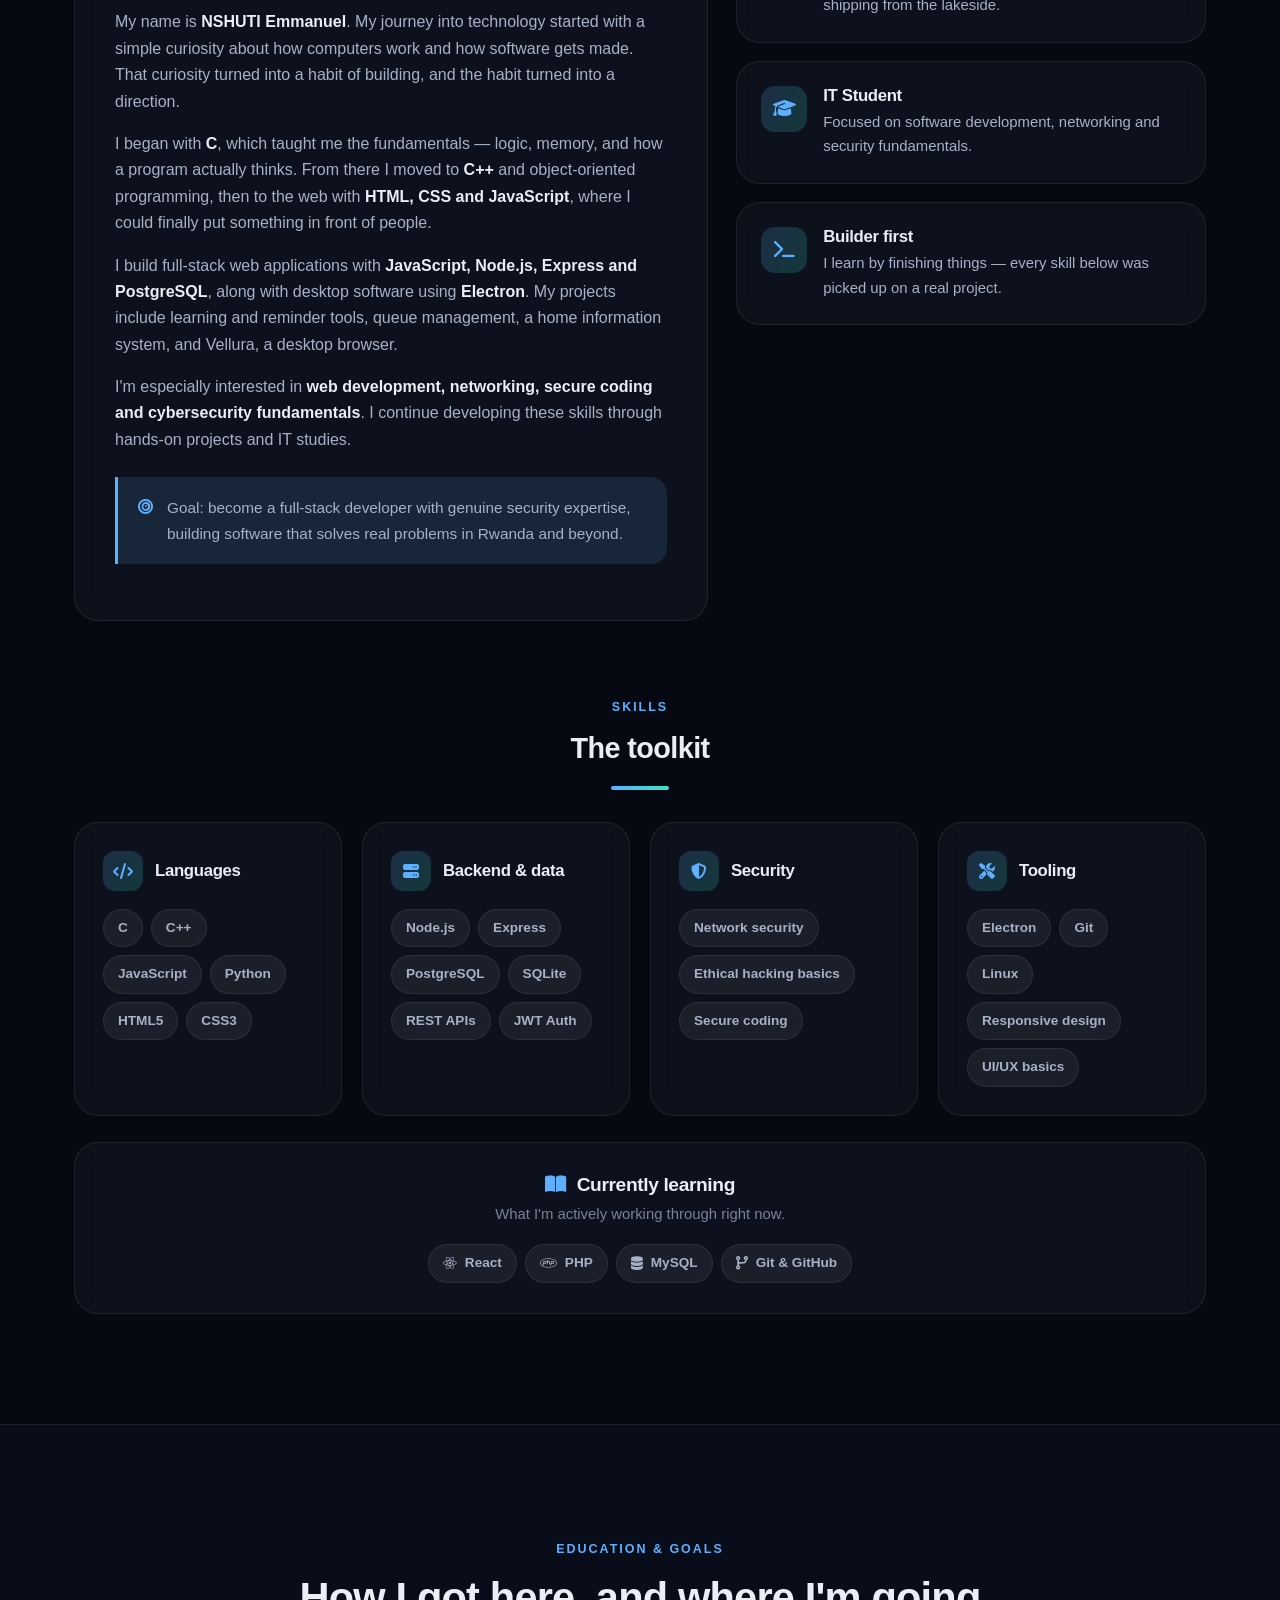
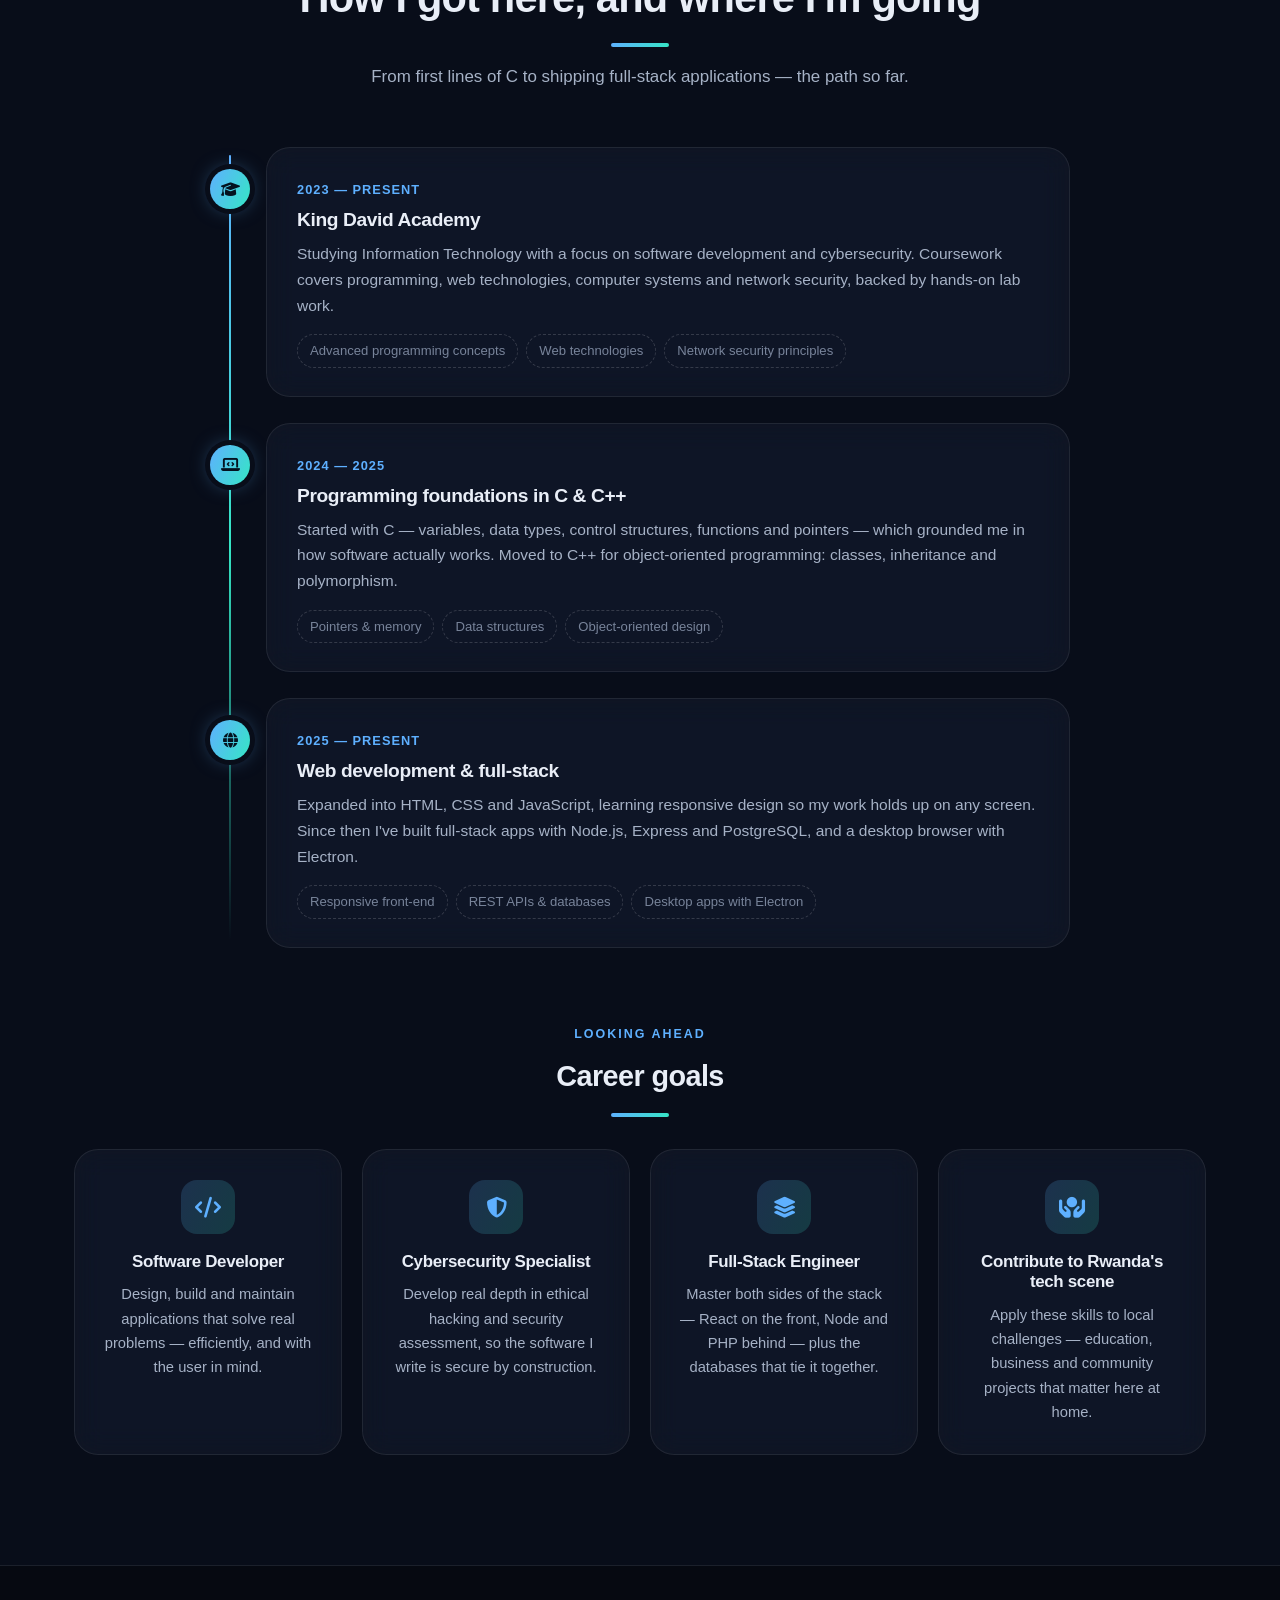
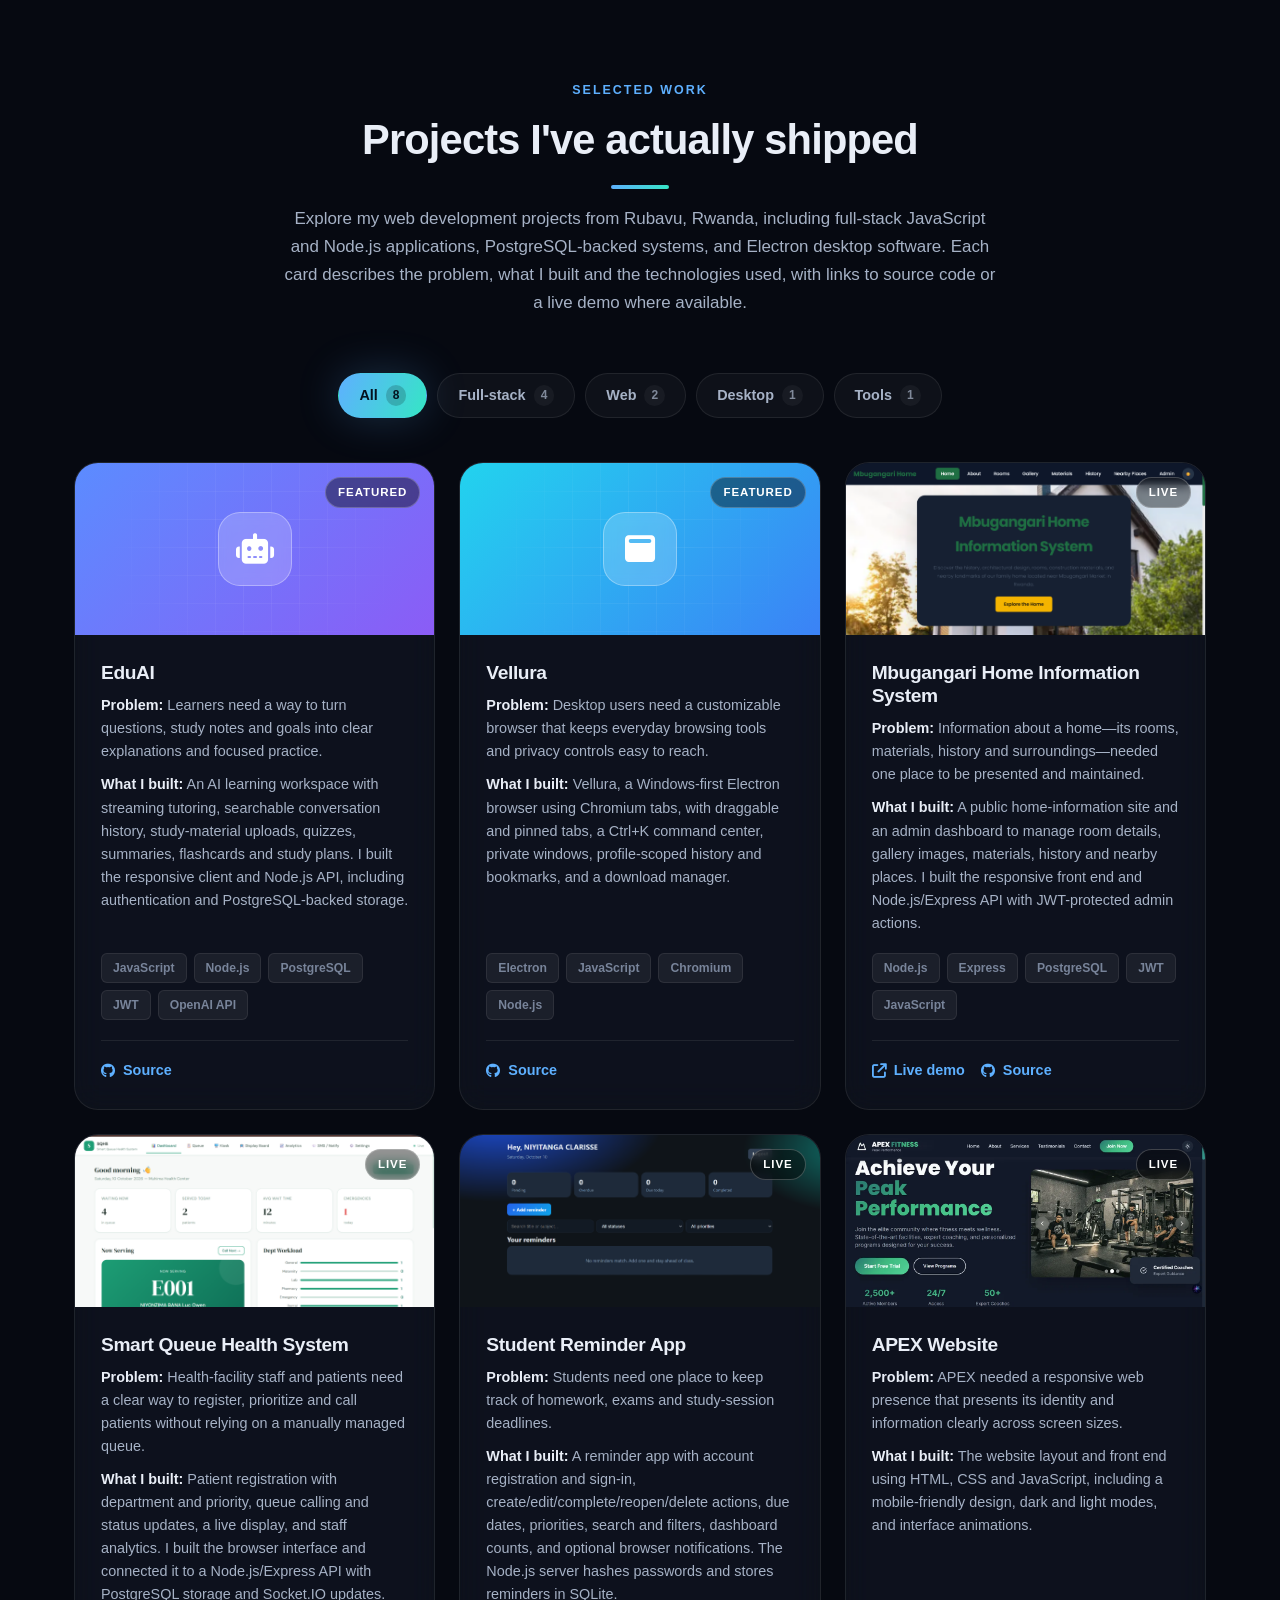
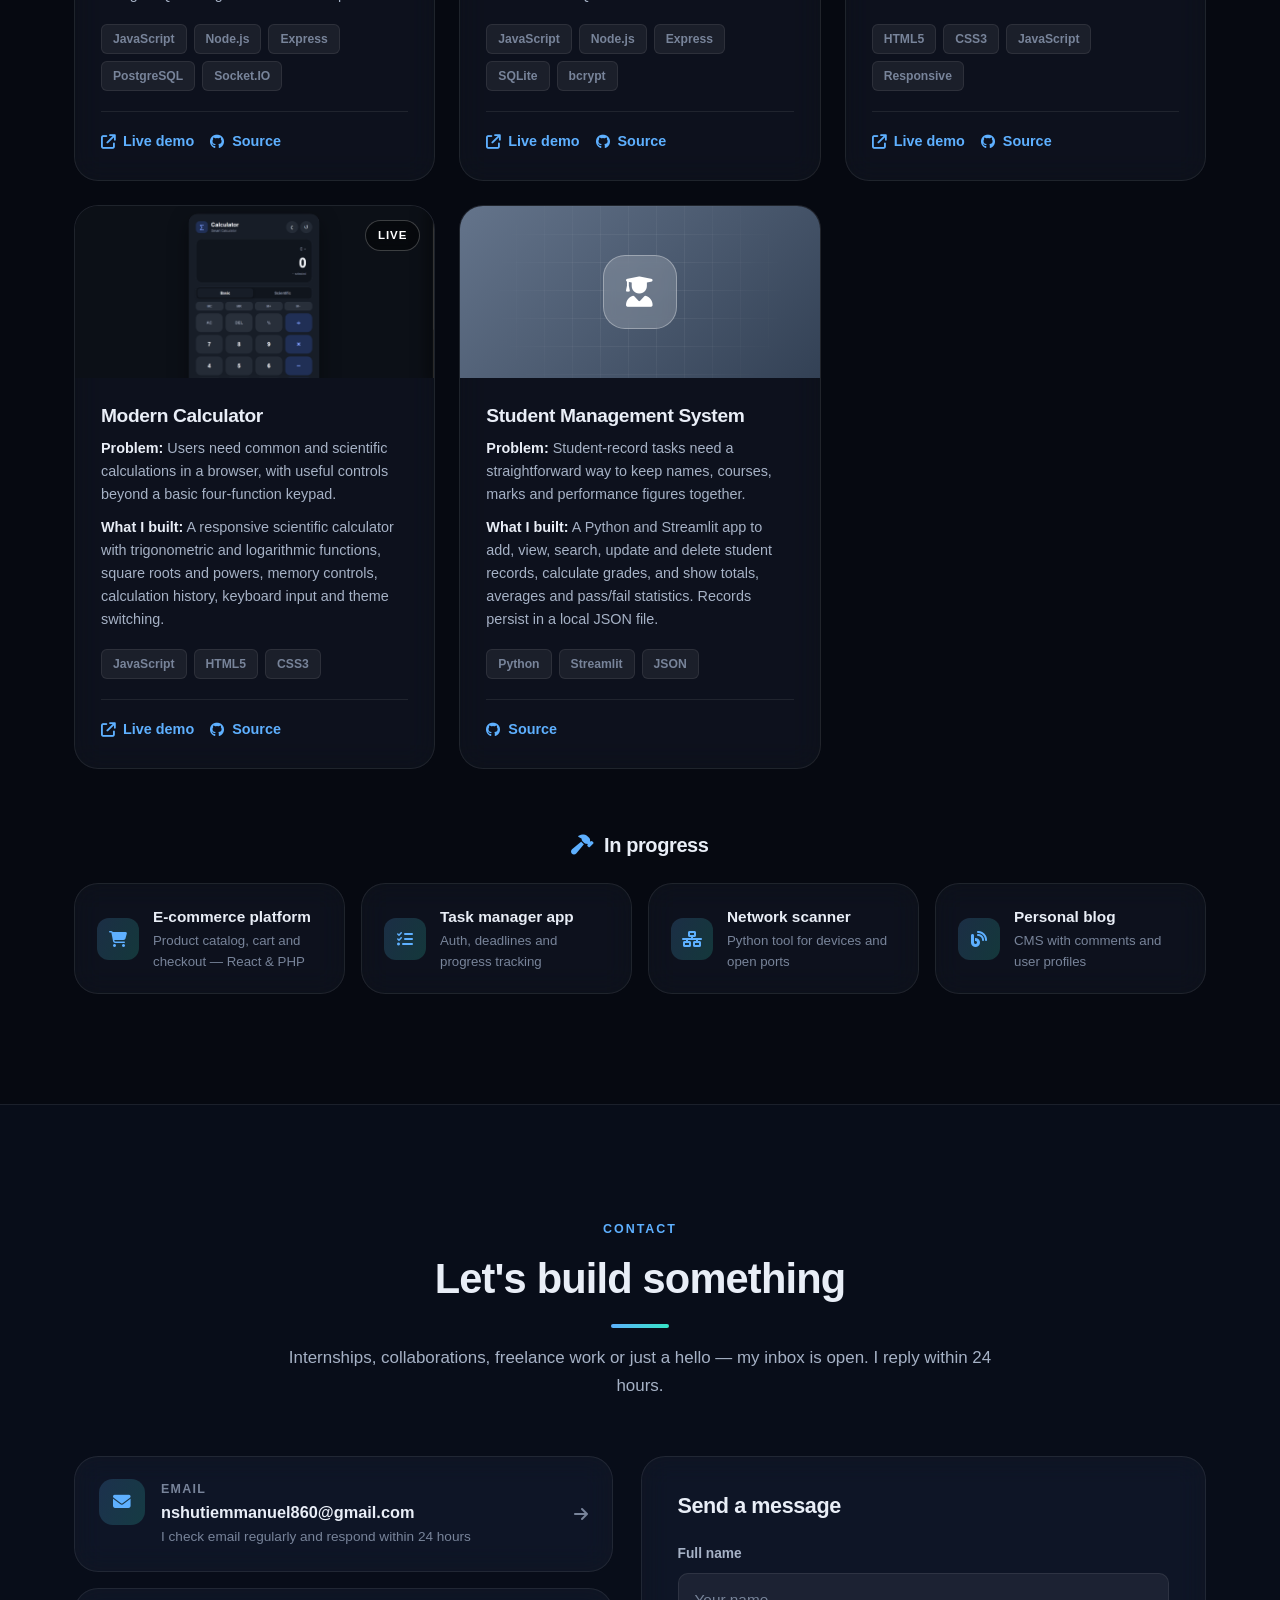
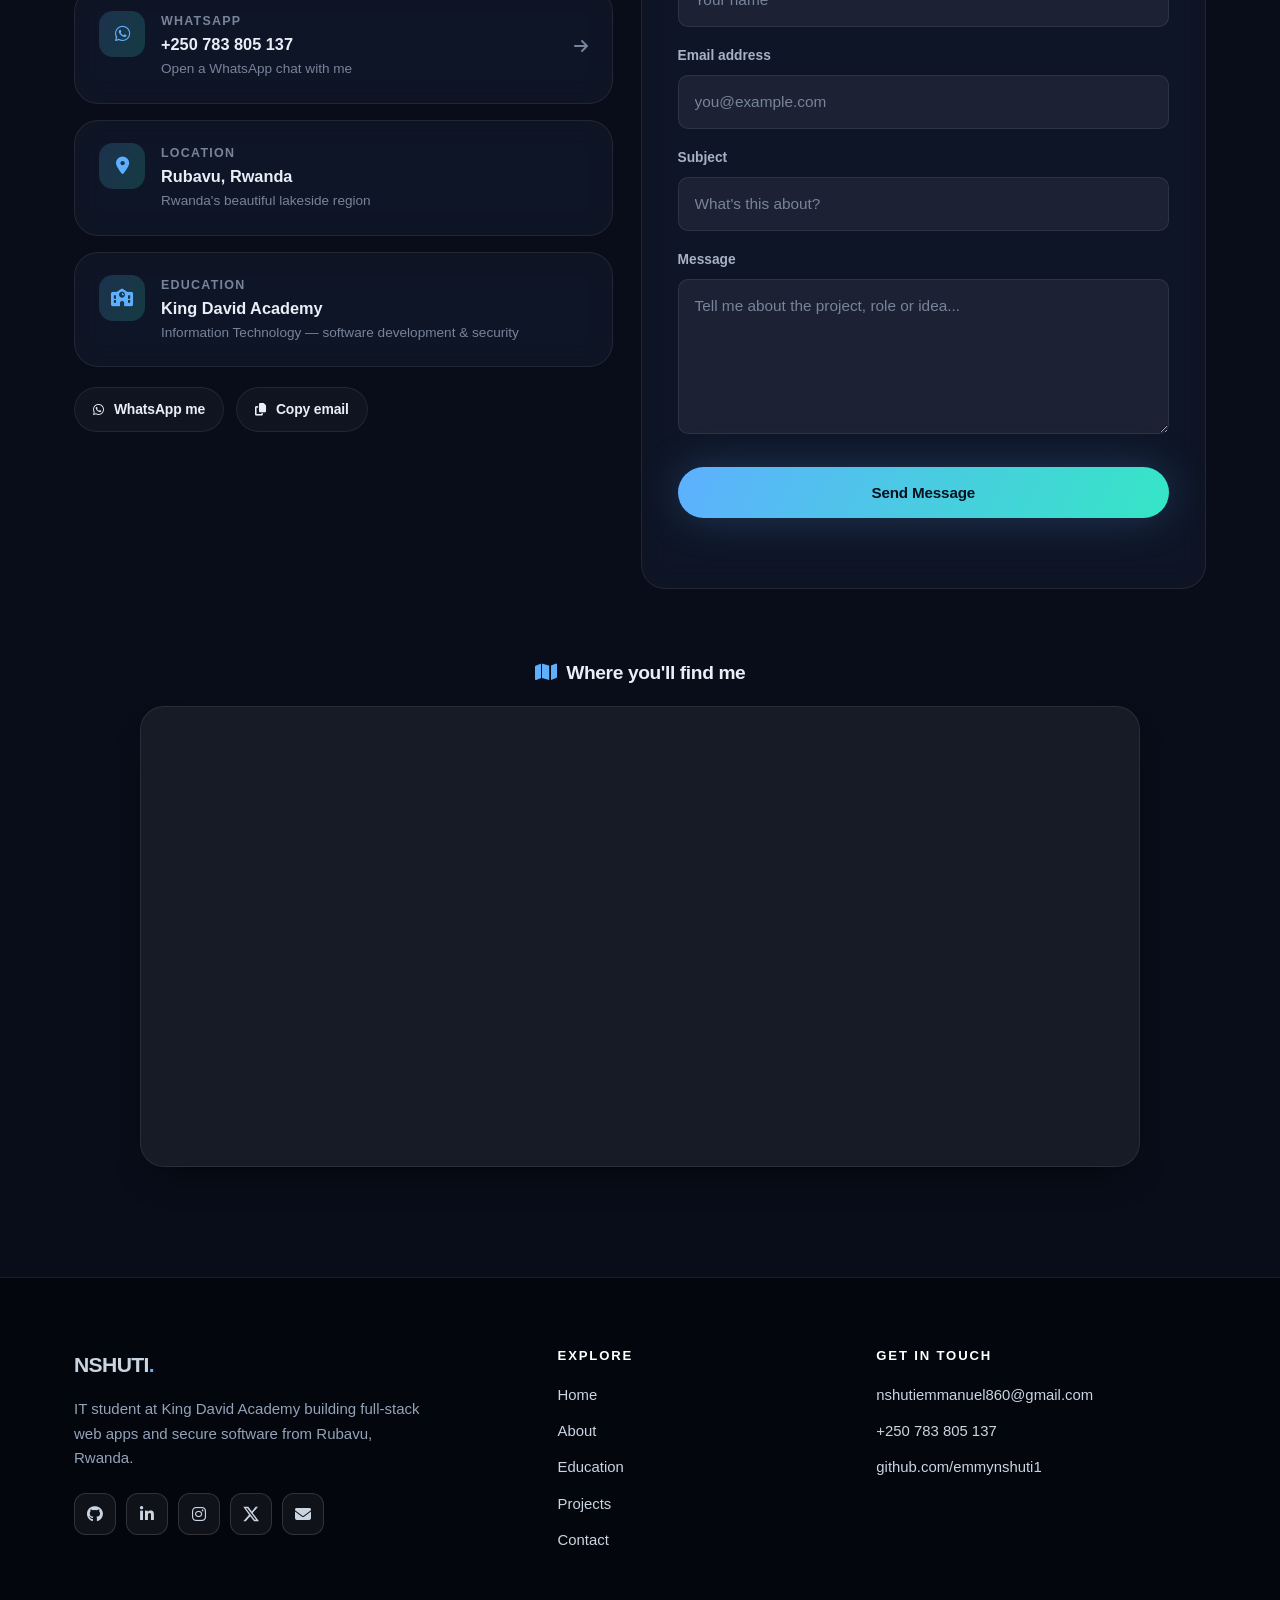
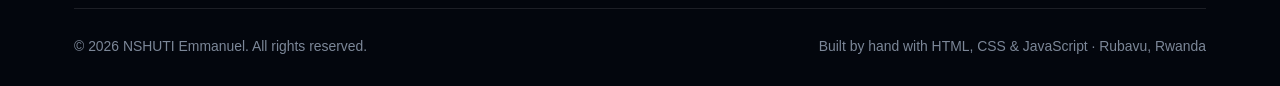
==== commit f97c6588: "chc" ====
--- a/index.html
+++ b/index.html
@@ -54,6 +54,10 @@
   <link rel="icon" href="https://emmynshuti1.github.io/My-real-portfolio/favicon.svg" type="image/svg+xml">
   <link rel="icon" href="https://emmynshuti1.github.io/My-real-portfolio/favicon-180.png" type="image/png" sizes="180x180">
   <link rel="apple-touch-icon" href="https://emmynshuti1.github.io/My-real-portfolio/favicon-180.png">
+  <link rel="preload" as="image"
+    href="nshuti-emmanuel-rubavu-rwanda-portrait-256.jpg"
+    media="(max-width: 461px)"
+    fetchpriority="high">
 
   <link rel="preconnect" href="https://cdnjs.cloudflare.com" crossorigin>
   <link rel="preload" href="https://cdnjs.cloudflare.com/ajax/libs/font-awesome/6.4.0/css/all.min.css" as="style" onload="this.onload=null;this.rel='stylesheet'">
@@ -173,7 +177,7 @@
     <!-- ============ HERO ============ -->
     <section id="home" class="hero">
       <div class="container hero-inner">
-        <div class="hero-text" data-reveal>
+        <div class="hero-text">
           <p class="hero-badge">
             <span class="pulse-dot" aria-hidden="true"></span>
             Open to internships &amp; collaboration
@@ -185,7 +189,7 @@
 
           <p class="hero-role">
             <span class="role-static">IT Student &amp; Software Developer in Rwanda ·</span>
-            <span class="typing-wrap"><span id="typingText" class="typing-text" aria-live="polite" aria-atomic="true"></span><span class="caret" aria-hidden="true"></span></span>
+            <span class="typing-wrap"><span id="typingText" class="typing-text" aria-live="polite" aria-atomic="true"></span></span>
           </p>
 
           <p class="hero-lede">
@@ -213,15 +217,15 @@
           </ul>
         </div>
 
-        <div class="hero-media" data-reveal data-reveal-delay="120">
+        <div class="hero-media">
           <div class="avatar-frame">
             <span class="avatar-ring" aria-hidden="true"></span>
             <span class="avatar-ring avatar-ring--2" aria-hidden="true"></span>
             <div class="avatar-glow" aria-hidden="true"></div>
             <img
               class="avatar"
-              src="nshuti-emmanuel-rubavu-rwanda-portrait-320.jpg"
-              srcset="nshuti-emmanuel-rubavu-rwanda-portrait-320.jpg 320w, nshuti-emmanuel-rubavu-rwanda-portrait-640.jpg 640w"
+              src="nshuti-emmanuel-rubavu-rwanda-portrait-256.jpg"
+              srcset="nshuti-emmanuel-rubavu-rwanda-portrait-256.jpg 256w, nshuti-emmanuel-rubavu-rwanda-portrait-320.jpg 320w, nshuti-emmanuel-rubavu-rwanda-portrait-640.jpg 640w"
               sizes="(min-width: 462px) 302px, 65.52vw"
               alt="Portrait of Nshuti Emmanuel, IT student and software developer in Rubavu, Rwanda"
               width="640" height="640" fetchpriority="high" decoding="async">
@@ -245,7 +249,7 @@
 
       <!-- Stats -->
       <div class="container">
-        <dl class="stats" data-reveal data-reveal-delay="200">
+        <dl class="stats">
           <div class="stat">
             <dt>Featured projects</dt>
             <dd><span class="count" data-count="8">0</span></dd>
--- a/style.css
+++ b/style.css
@@ -451,14 +451,13 @@
   min-height: 100svh;
   display: flex;
   flex-direction: column;
-  justify-content: center;
 }
 .hero-inner {
   display: grid;
   grid-template-columns: 1.15fr 0.85fr;
   gap: 64px;
   align-items: center;
-  flex: 1;
+  flex: 0 0 auto;
 }
 
 .hero-badge {
@@ -511,9 +510,15 @@
   font-weight: 600;
   color: var(--text-soft);
   margin-bottom: 22px;
-  min-height: 1.6em;
-}
-.typing-wrap { display: inline-flex; align-items: baseline; }
+  min-height: 3.2em;
+}
+.typing-wrap {
+  display: inline-flex;
+  align-items: baseline;
+  align-self: flex-start;
+  min-width: 28ch;
+  min-height: 1.65em;
+}
 .typing-text {
   background: var(--gradient);
   -webkit-background-clip: text;
@@ -521,16 +526,6 @@
   color: transparent;
   font-weight: 700;
 }
-.caret {
-  display: inline-block;
-  width: 2px; height: 1.1em;
-  margin-left: 3px;
-  background: var(--accent);
-  transform: translateY(0.12em);
-  animation: blink 1s steps(2, start) infinite;
-}
-@keyframes blink { 50% { opacity: 0; } }
-
 .hero-lede {
   color: var(--text-soft);
   font-size: 1.06rem;
@@ -1368,6 +1363,7 @@
   .container { padding-inline: 18px; }
   .section { padding: 68px 0; }
   .section-head { margin-bottom: 40px; }
+  .hero-role { min-height: 5.5em; }
   .hero-cta { flex-direction: column; align-items: stretch; }
   .hero-cta .btn { width: 100%; }
   .avatar-card { display: none; }
@@ -1390,7 +1386,6 @@
     transition-duration: 0.001ms !important;
   }
   .js [data-reveal] { opacity: 1; transform: none; }
-  .caret { display: none; }
 }
 
 @media print {
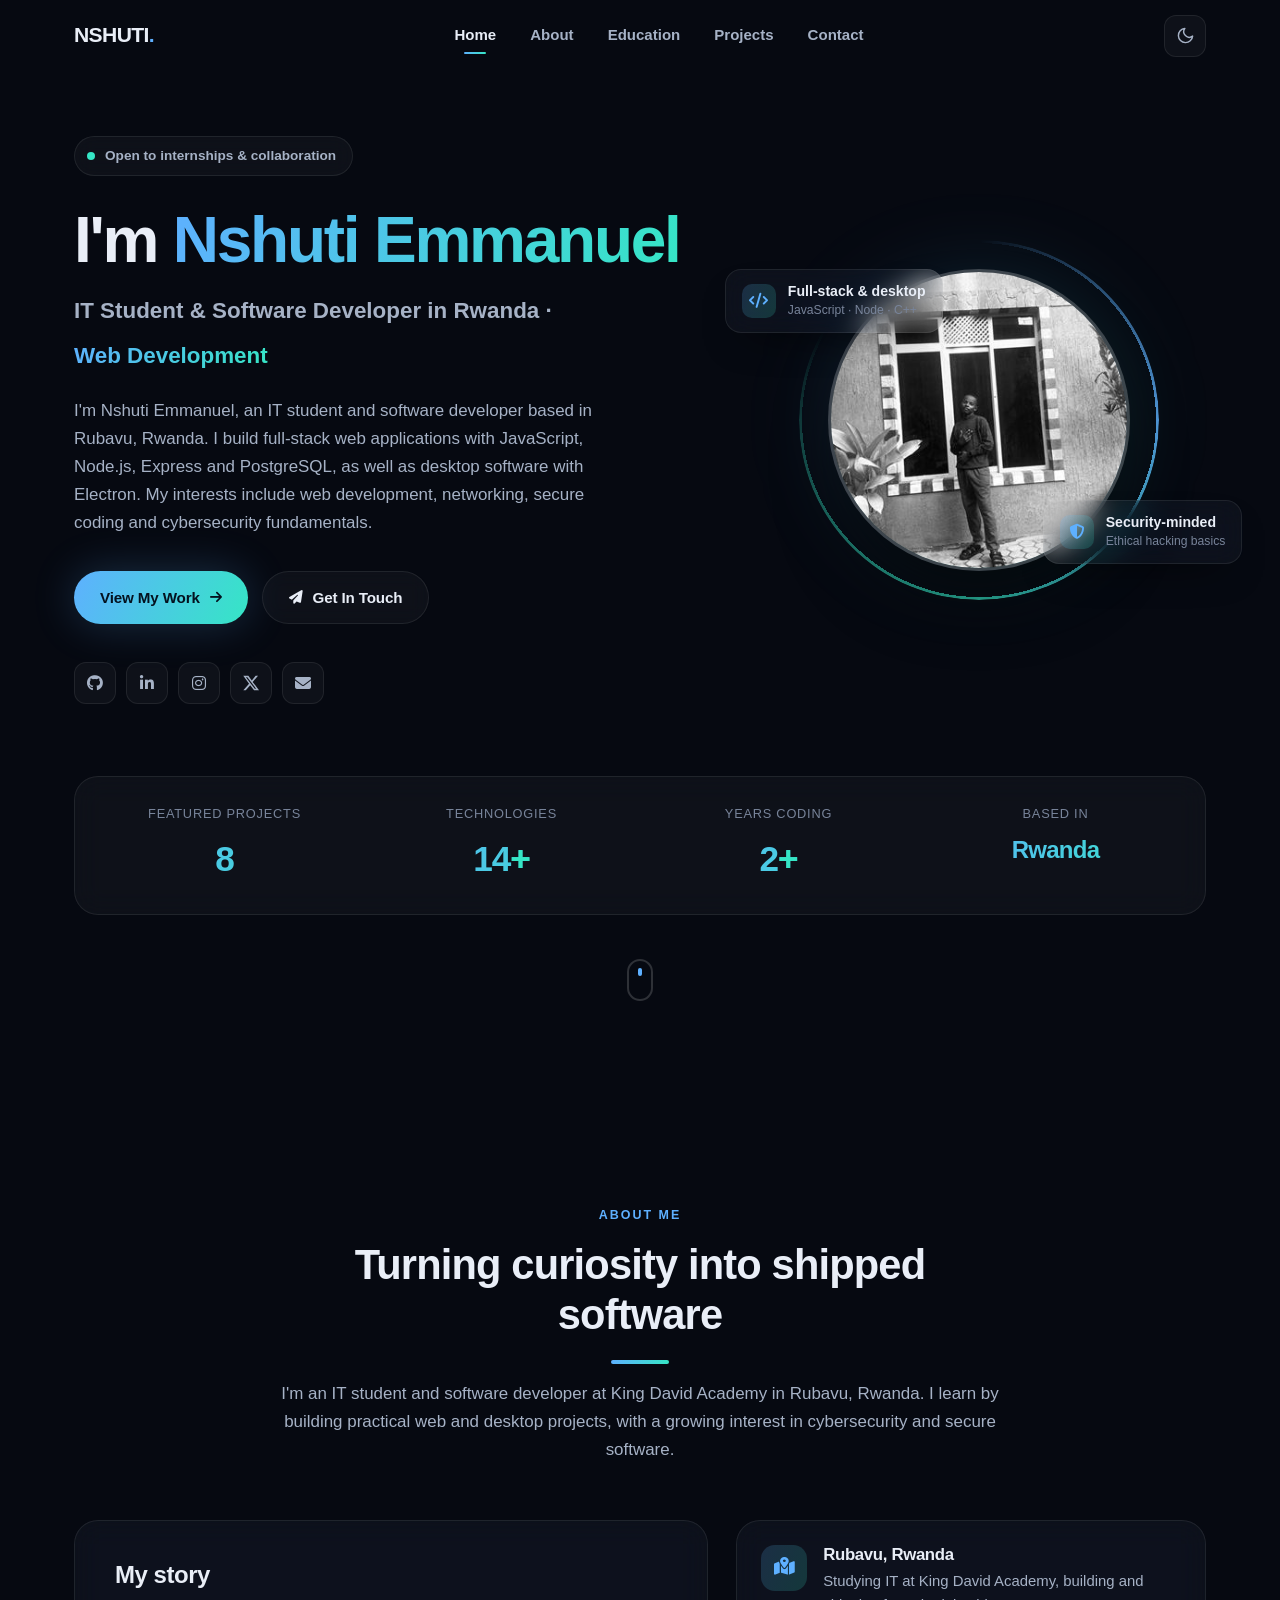
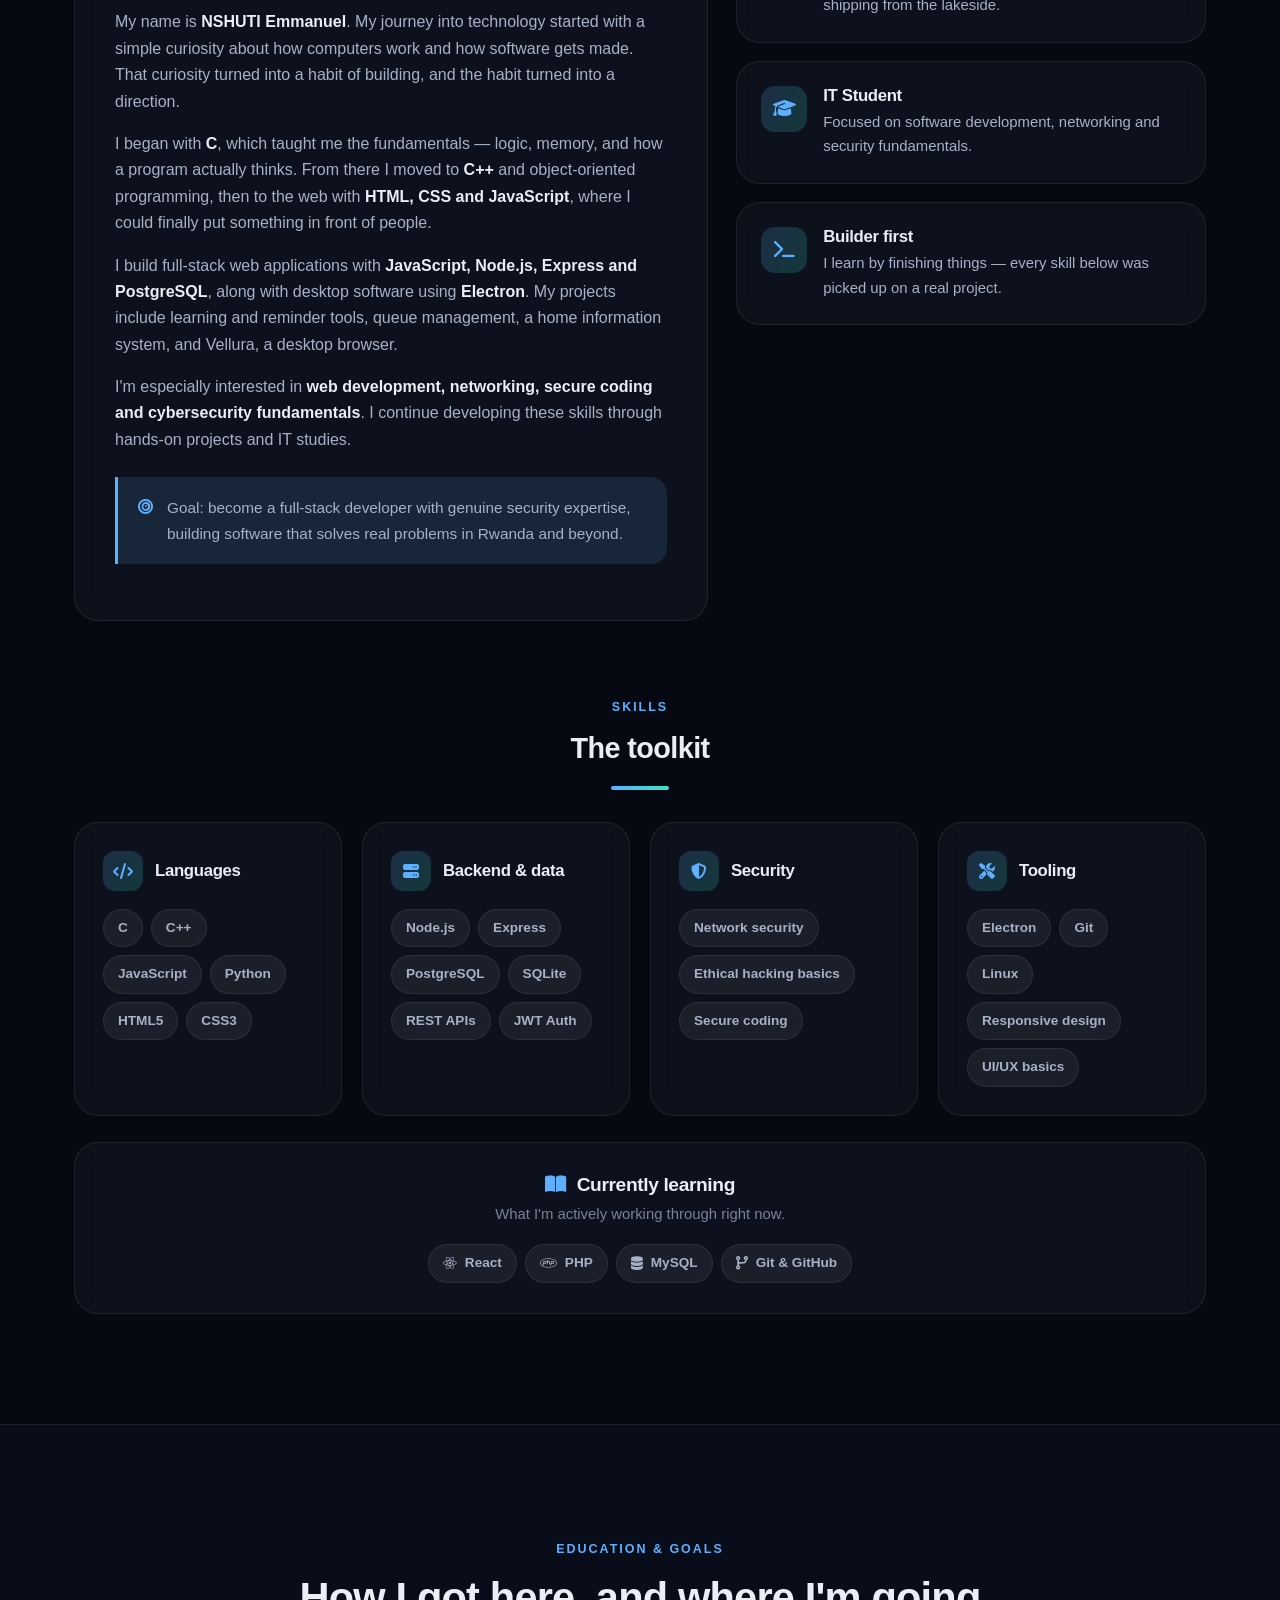
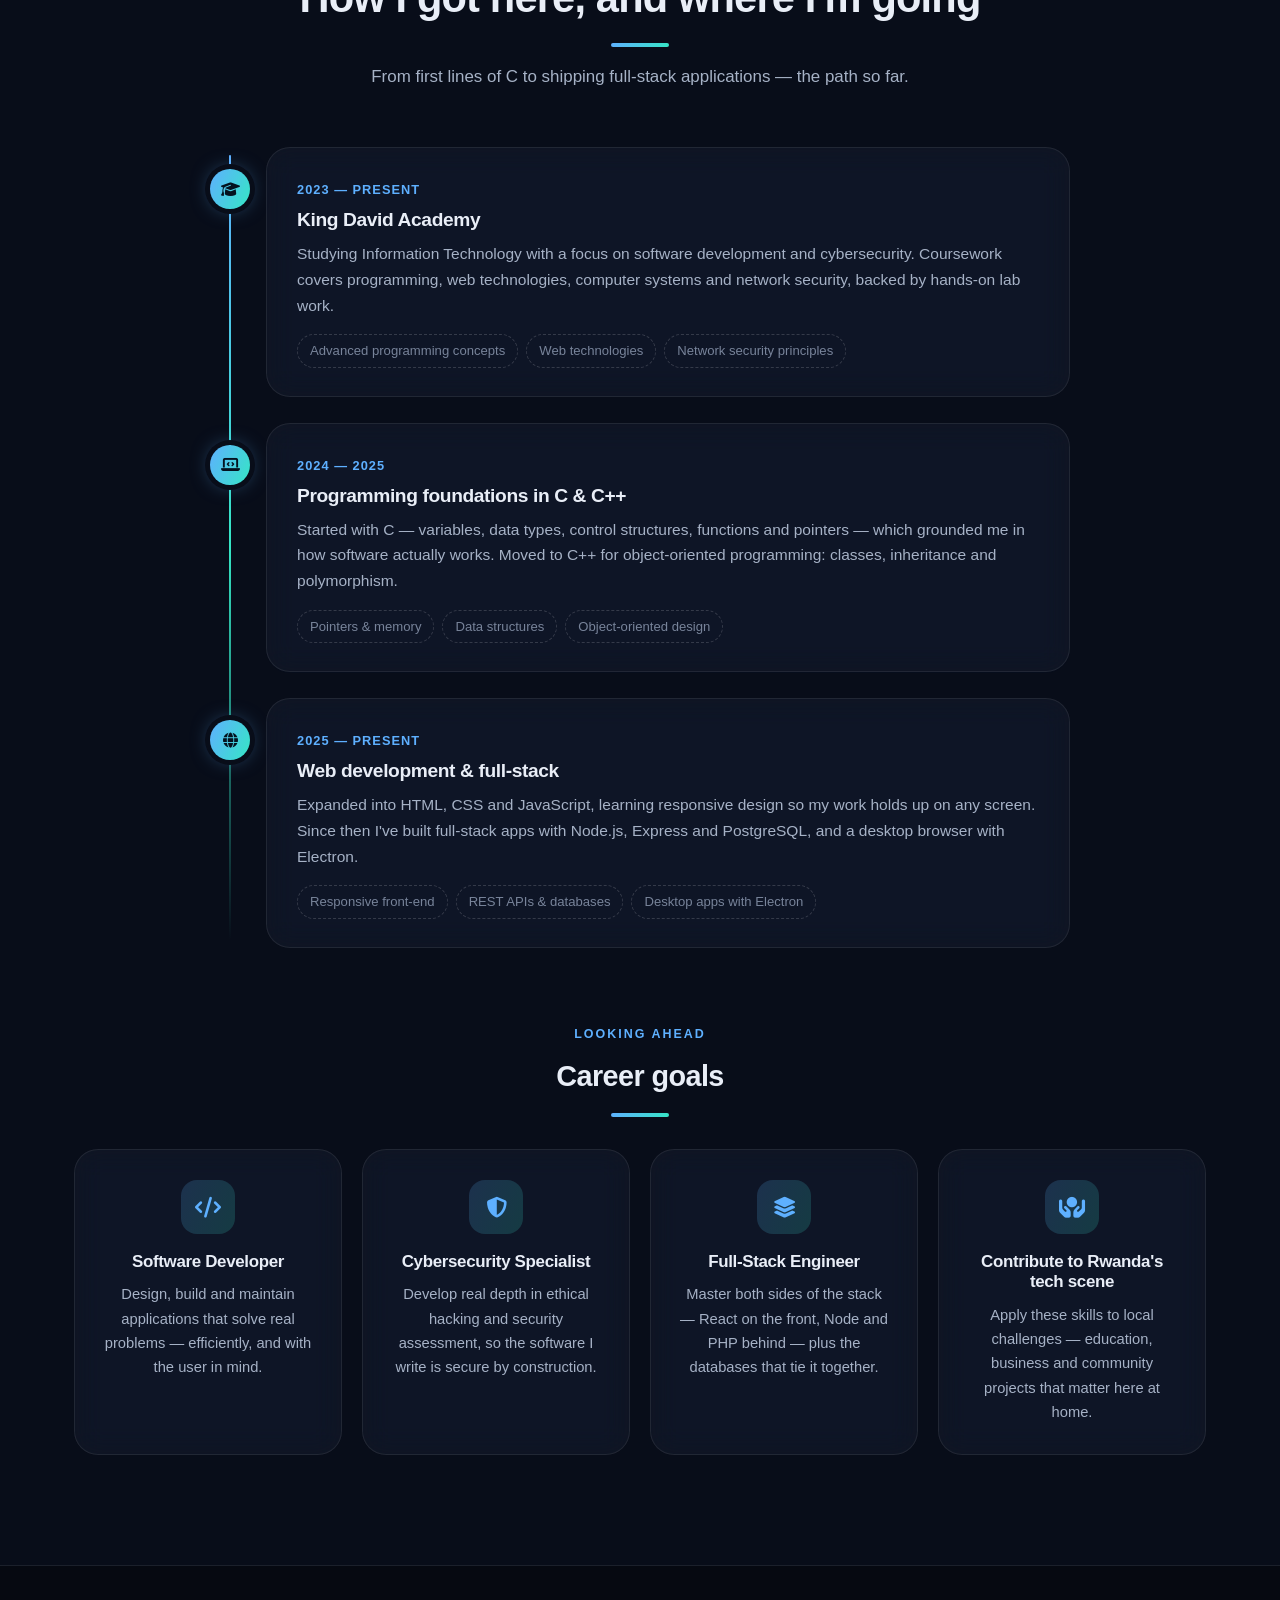
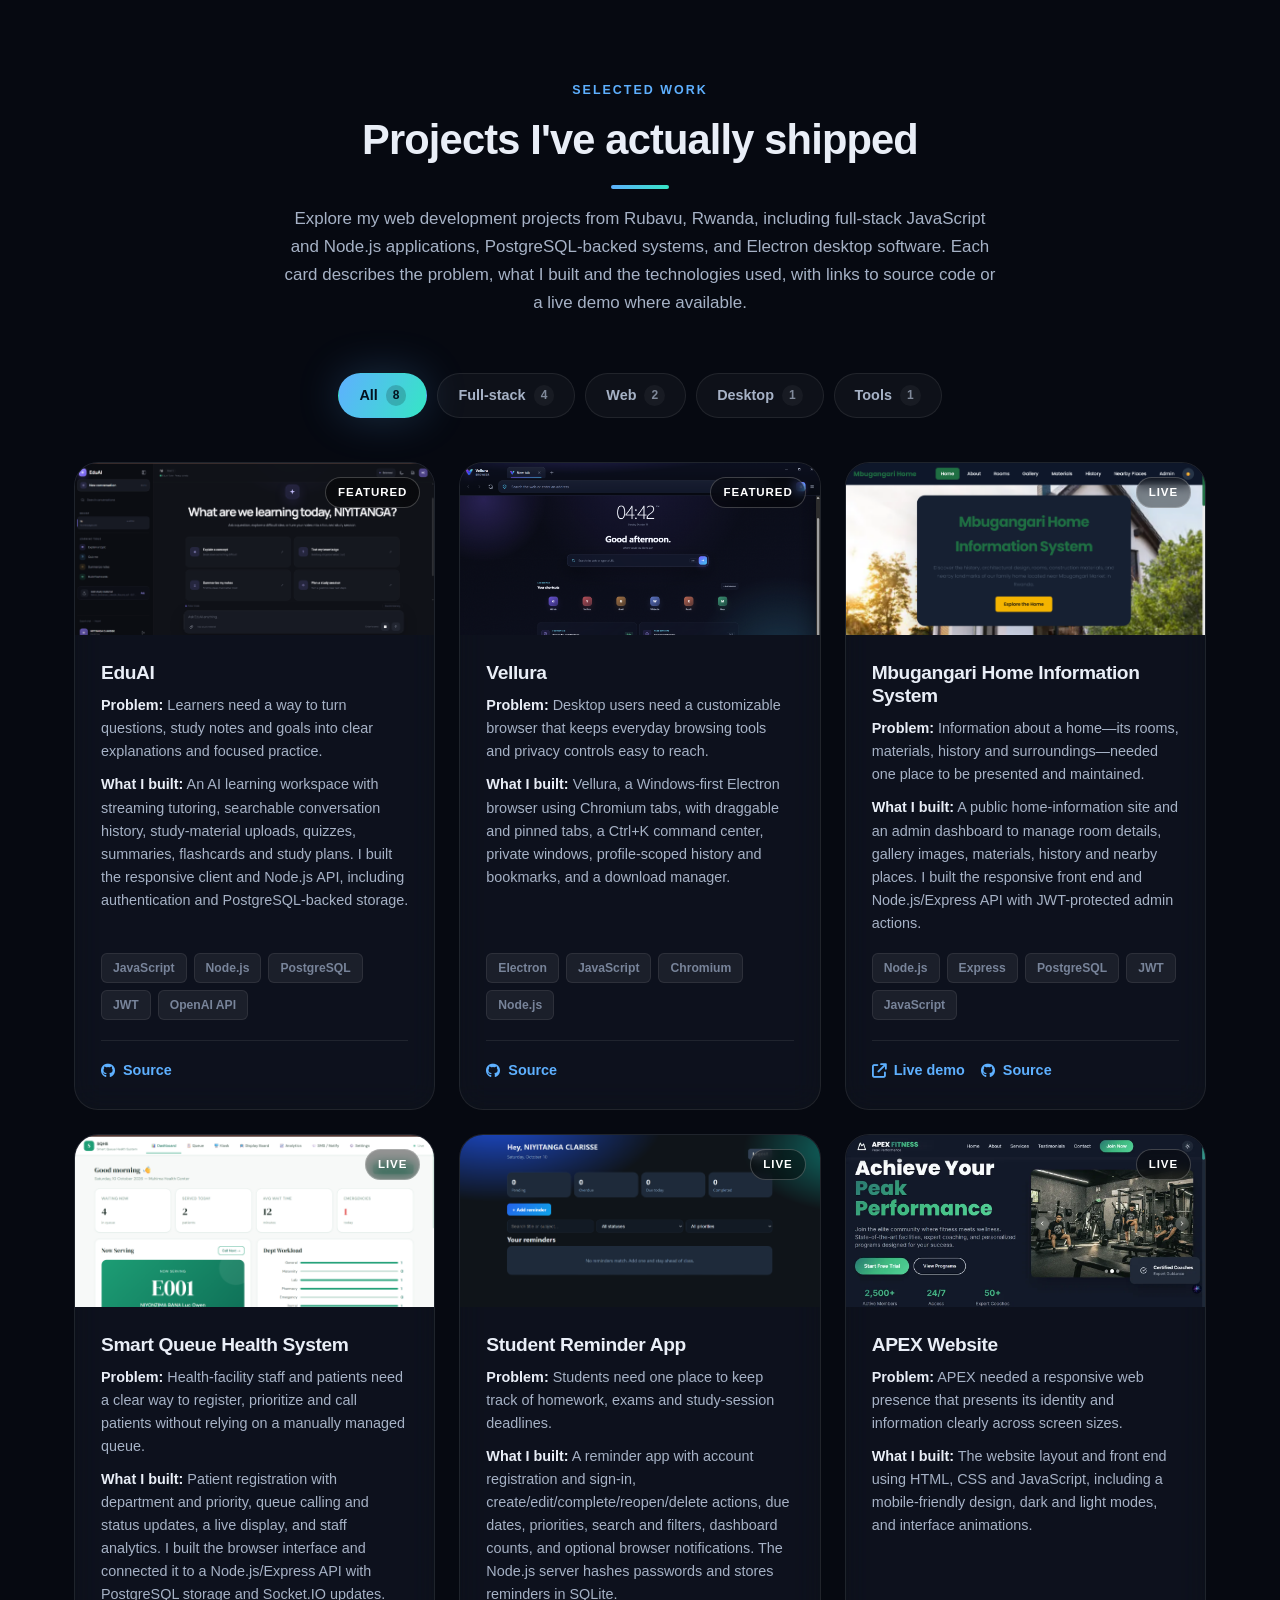
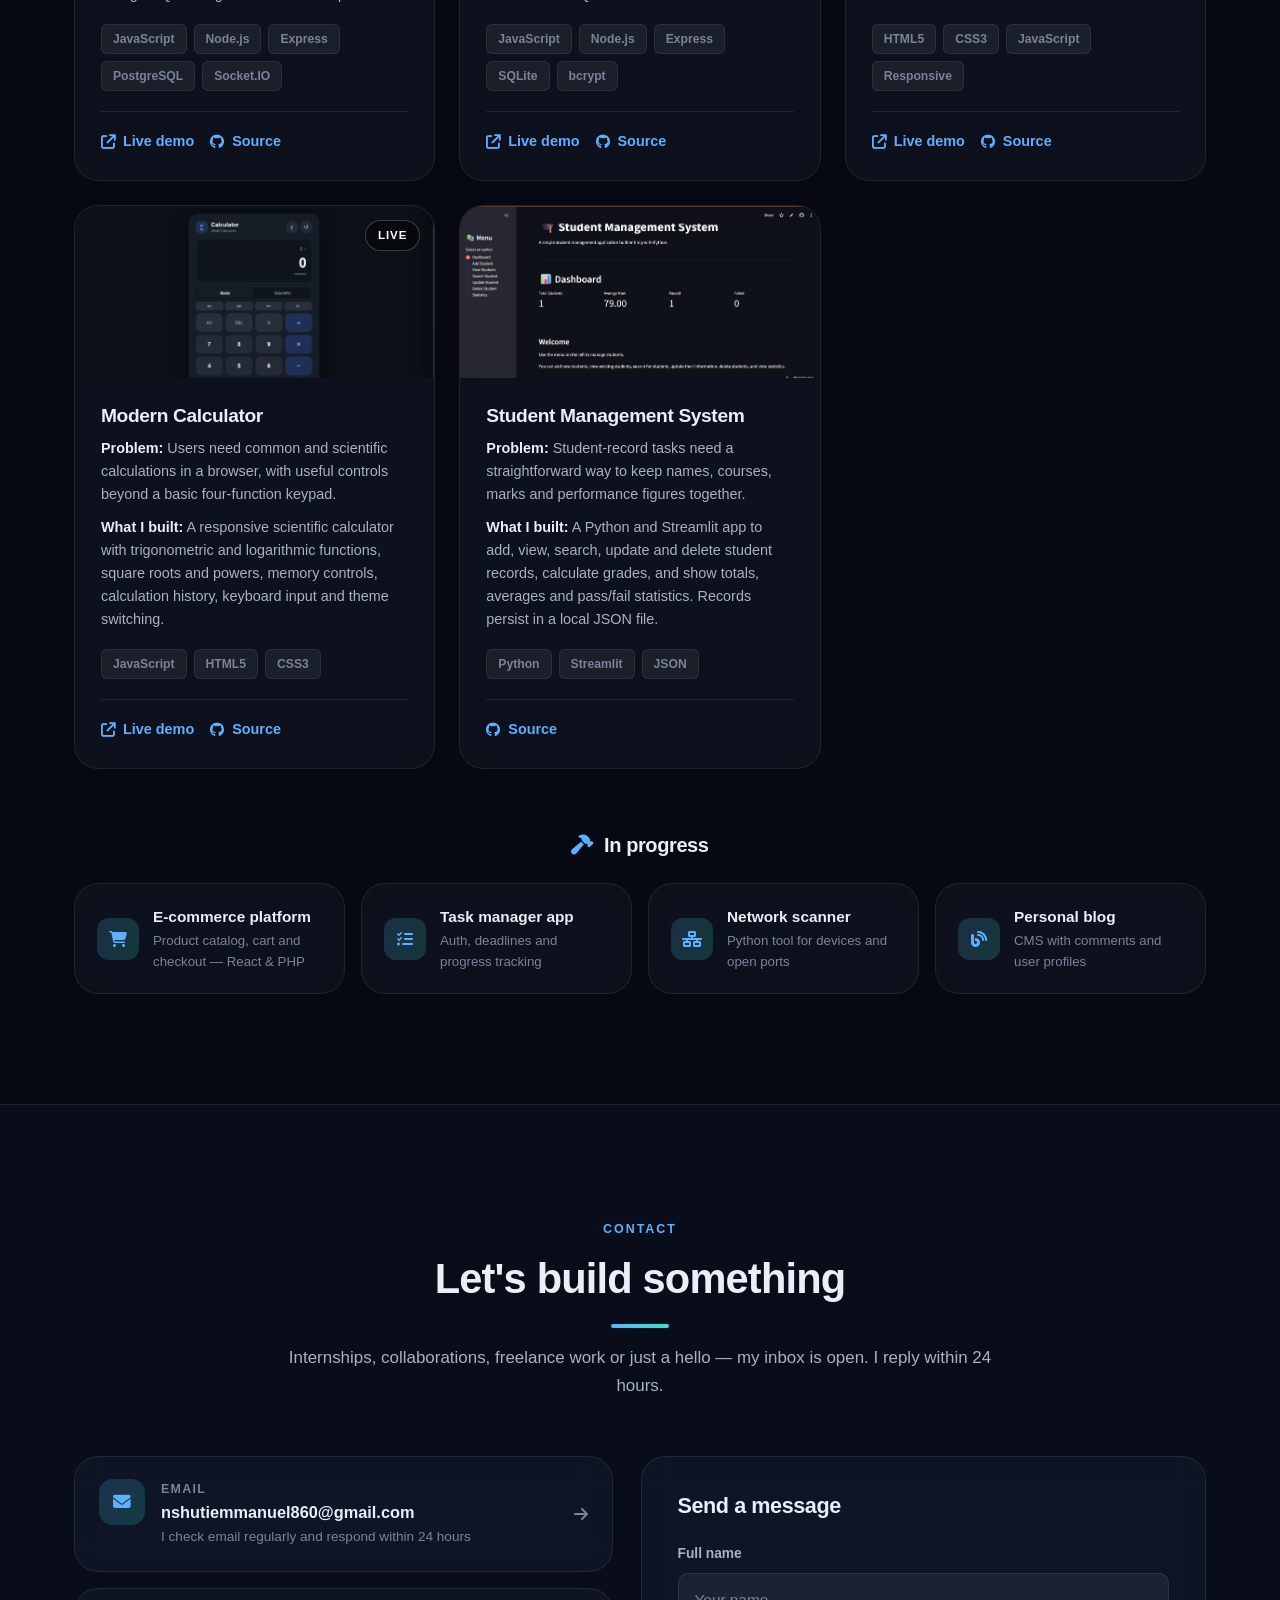
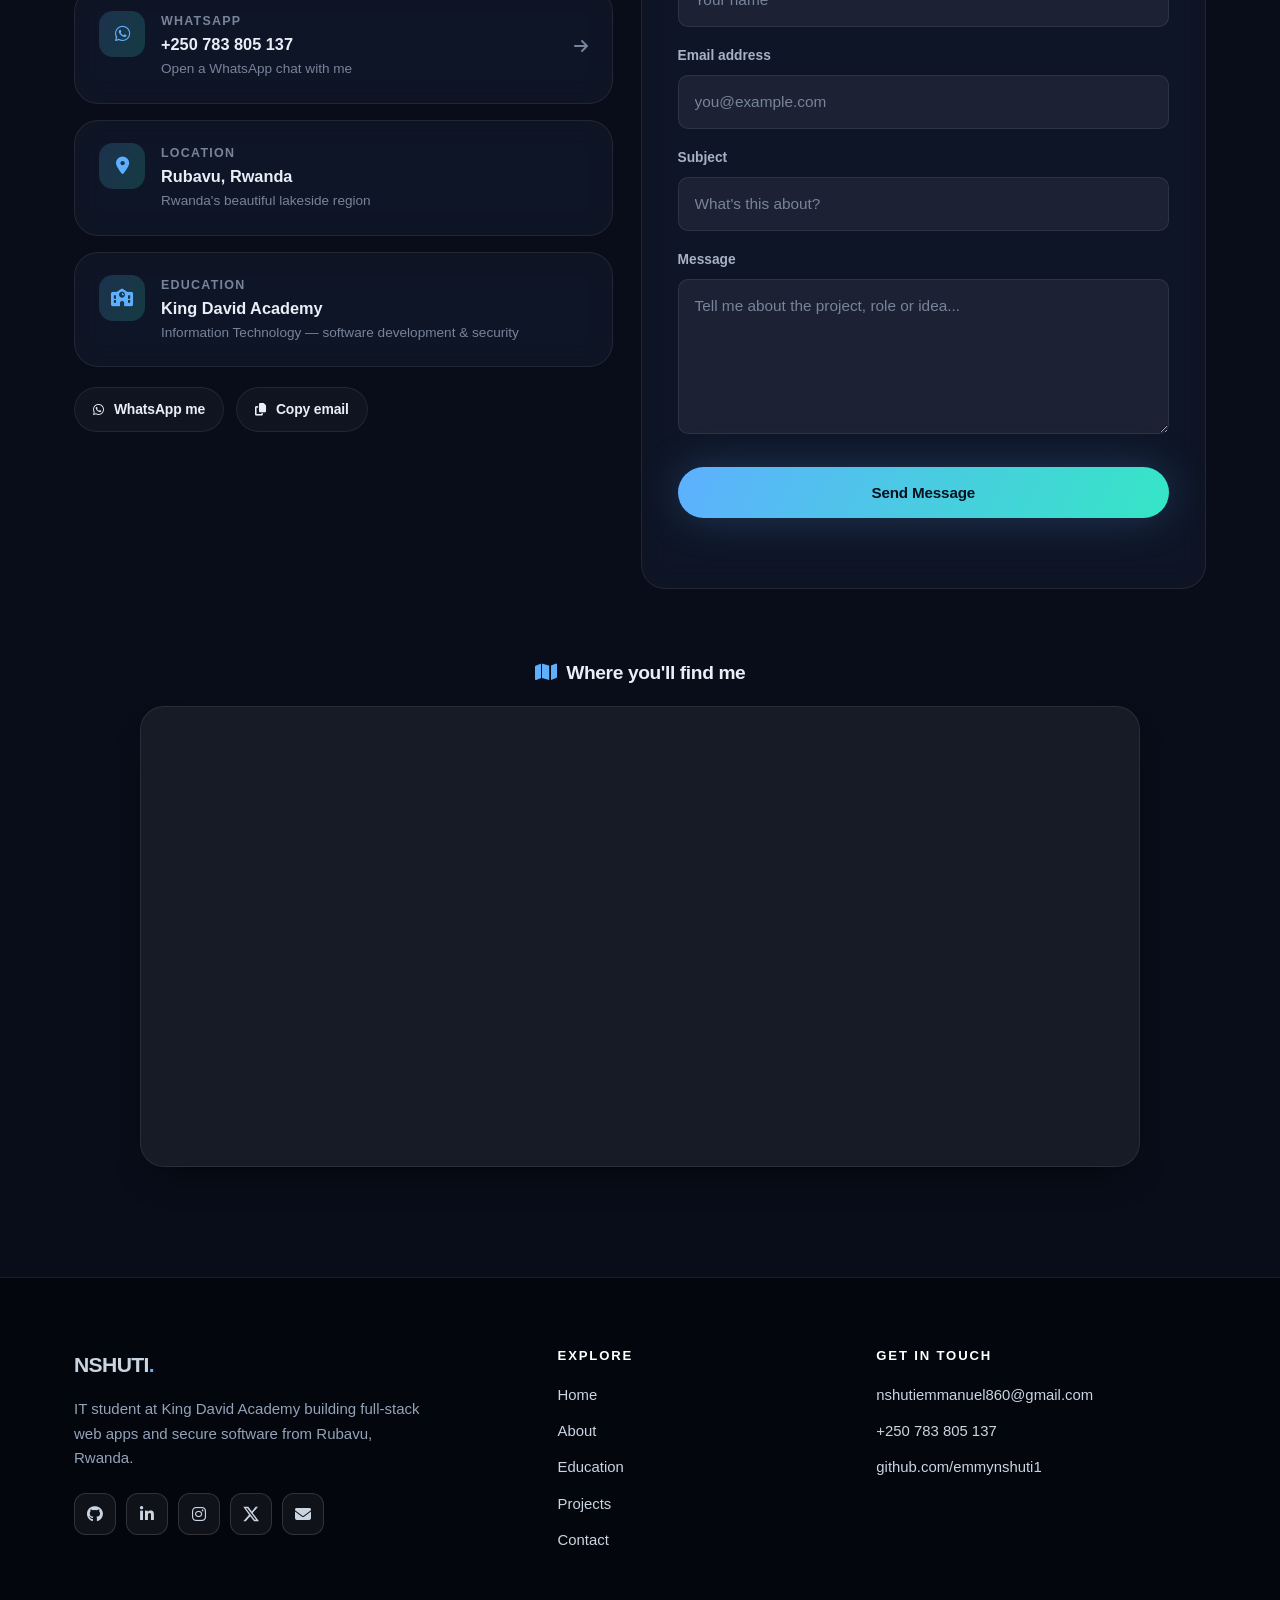
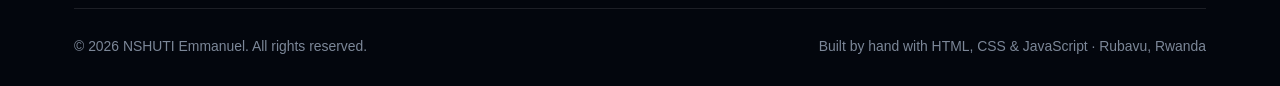
==== commit de53147c: "added three images of three projects" ====
--- a/index.html
+++ b/index.html
@@ -533,8 +533,8 @@
 
           <!-- 1. EduAI -->
           <article class="project card-glass" data-category="fullstack" style="--cover-a:#5b8cff;--cover-b:#8b5cf6" data-reveal>
-            <div class="project-cover">
-              <span class="project-glyph"><i class="fas fa-robot"></i></span>
+            <div class="project-cover project-cover--photo">
+              <img src="eduai-tutor.png" alt="EduAI tutoring workspace with learning tools, study materials and a conversation prompt" width="1545" height="768" loading="lazy" decoding="async">
               <span class="project-badge">Featured</span>
             </div>
             <div class="project-body">
@@ -552,8 +552,8 @@
 
           <!-- 2. Vellura -->
           <article class="project card-glass" data-category="desktop" style="--cover-a:#22d3ee;--cover-b:#3b82f6" data-reveal data-reveal-delay="60">
-            <div class="project-cover">
-              <span class="project-glyph"><i class="fas fa-window-maximize"></i></span>
+            <div class="project-cover project-cover--photo">
+              <img src="vellura-browser.png" alt="Vellura Browser new tab page with web search, shortcuts and browser controls" width="1366" height="768" loading="lazy" decoding="async">
               <span class="project-badge">Featured</span>
             </div>
             <div class="project-body">
@@ -674,8 +674,8 @@
 
           <!-- 8. Student Management System -->
           <article class="project card-glass" data-category="tools" style="--cover-a:#64748b;--cover-b:#334155" data-reveal data-reveal-delay="60">
-            <div class="project-cover">
-              <span class="project-glyph"><i class="fas fa-user-graduate"></i></span>
+            <div class="project-cover project-cover--photo">
+              <img src="student-management-system.png" alt="Student Management System dashboard showing student totals, average marks and management menu" width="1545" height="768" loading="lazy" decoding="async">
             </div>
             <div class="project-body">
               <h3>Student Management System</h3>
